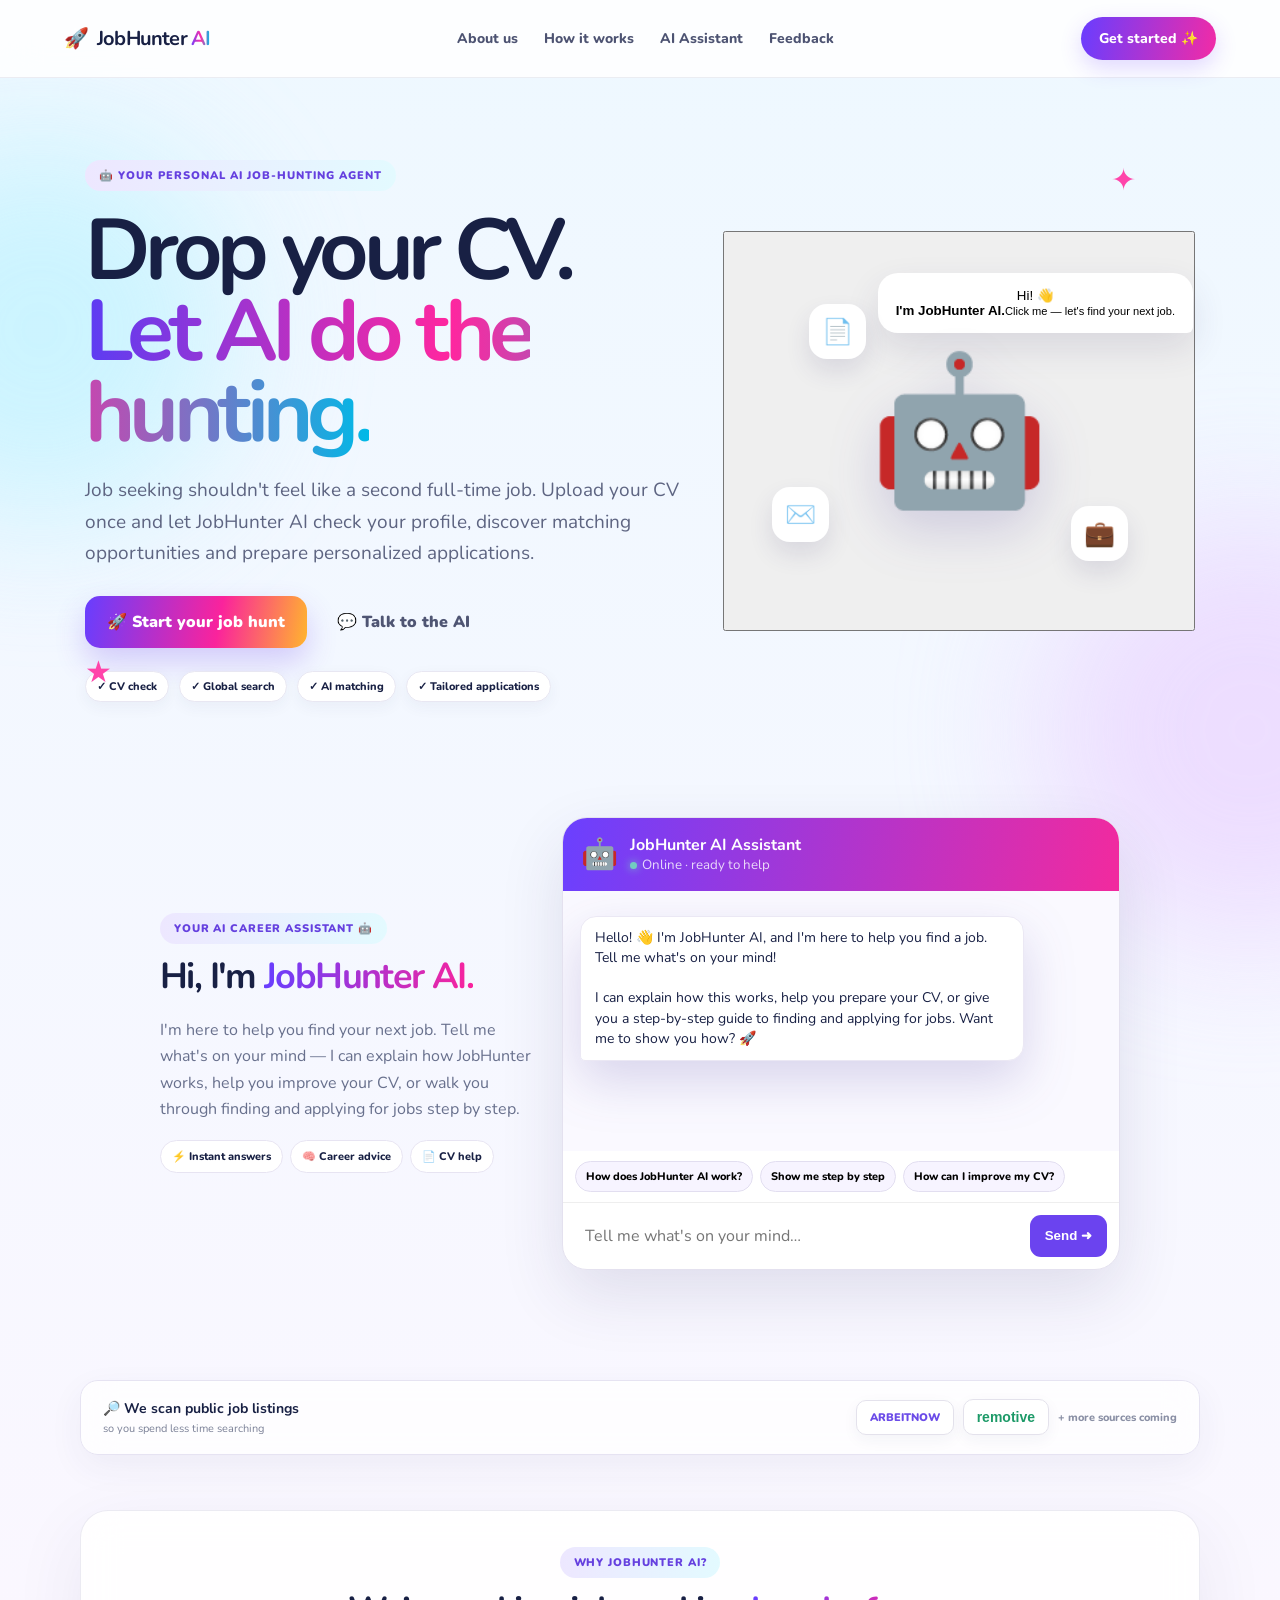
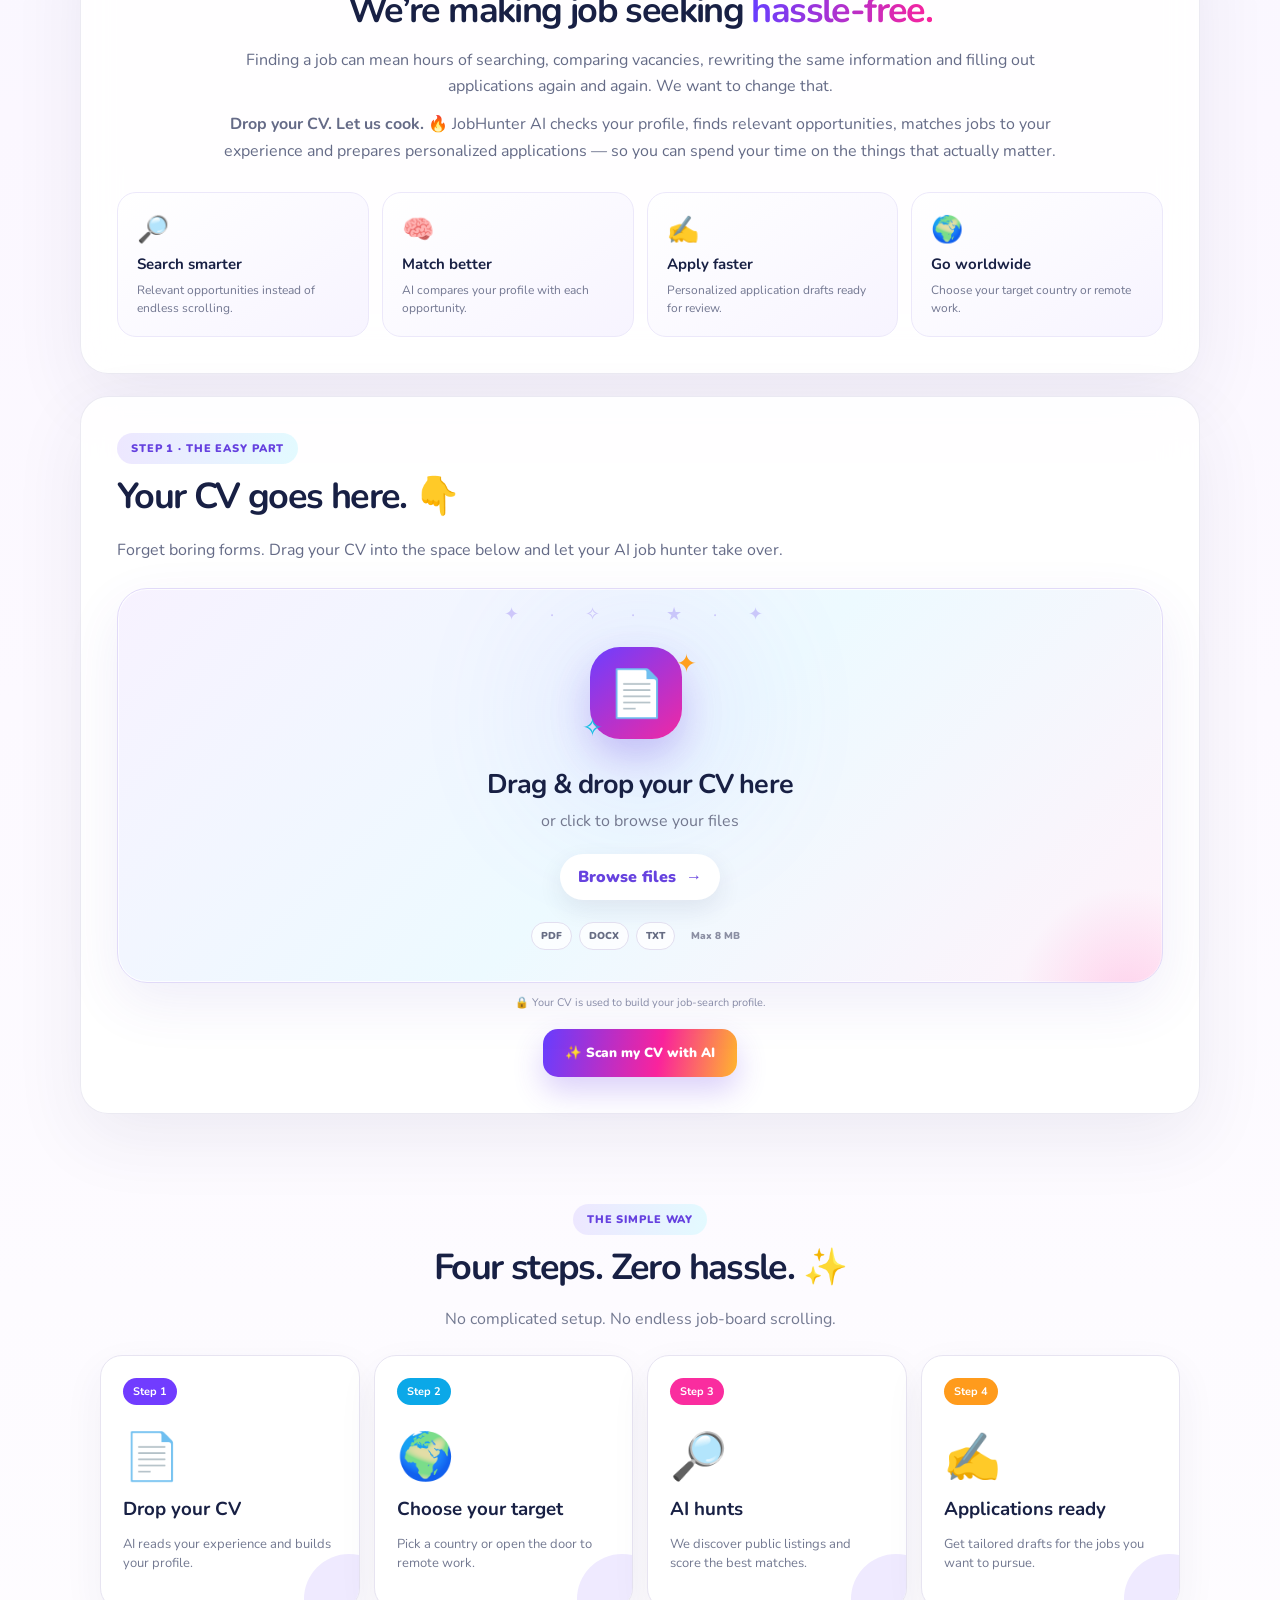
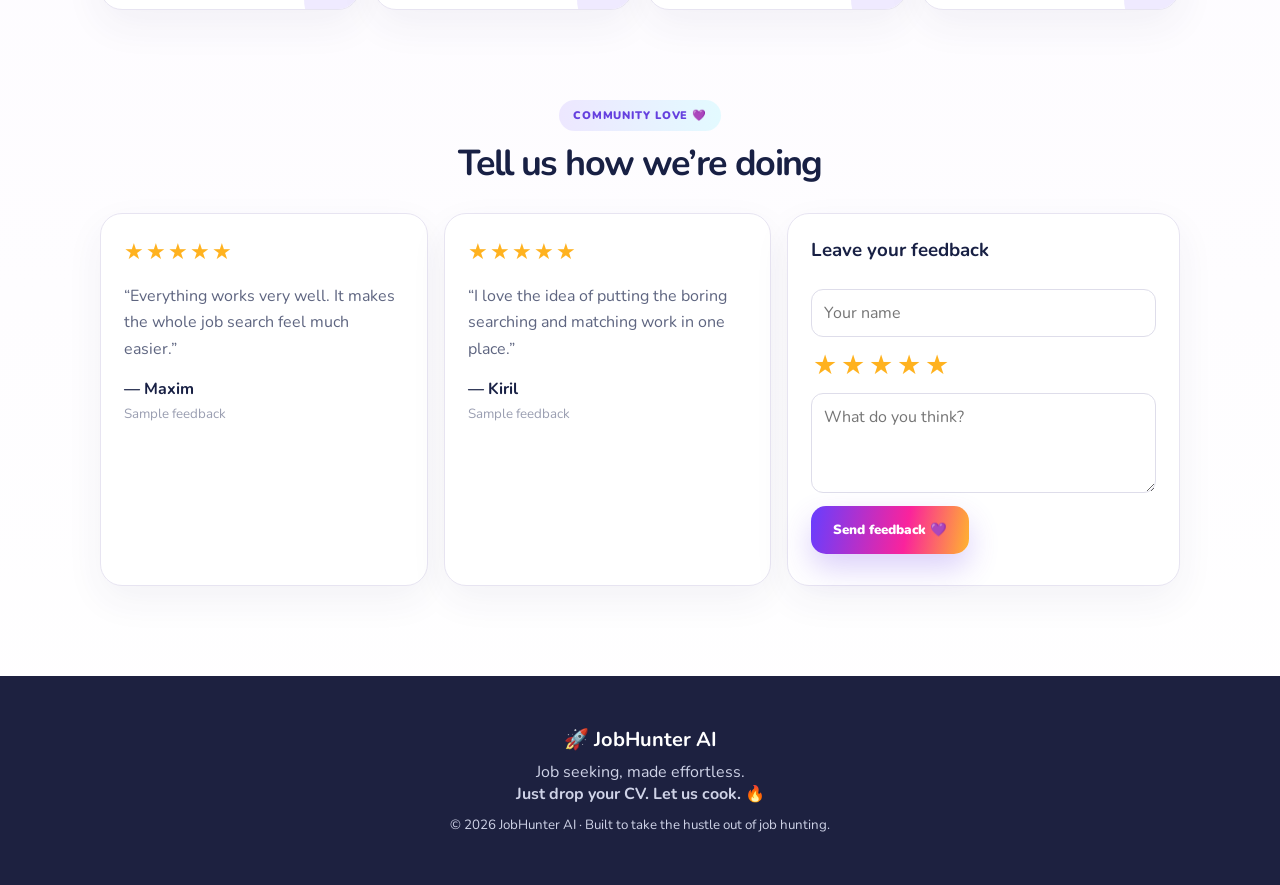
==== templates/index.html @ f6c5c9a2 "Make hero AI robot clickable and improve JobHunter AI assistant onboarding" ====
<!doctype html><html><head><meta charset="utf-8"><meta name="viewport" content="width=device-width,initial-scale=1"><title>JobHunter AI — Let AI hunt for your next job</title><link rel="stylesheet" href="/static/style.css"></head><body>
<header><div class="brand">🚀 <b>JobHunter <span>AI</span></b><small>Less hustle. More opportunities.</small></div><nav><a href="#about">About us</a><a href="#how">How it works</a><a href="#chat">AI Assistant</a><a href="#feedback">Feedback</a></nav><a class="navbtn" href="#start">Get started ✨</a></header>
<main>
<section class="hero"><div class="floaty star1">✦</div><div class="floaty star2">★</div><div class="hero-copy"><div class="pill">🤖 YOUR PERSONAL AI JOB-HUNTING AGENT</div><h1>Drop your CV.<br><em>Let AI do the hunting.</em></h1><p class="lead">Job seeking shouldn't feel like a second full-time job. Upload your CV once and let JobHunter AI check your profile, discover matching opportunities and prepare personalized applications.</p><div class="hero-actions"><a class="btn" href="#start">🚀 Start your job hunt</a><a class="ghost" href="#chat">💬 Talk to the AI</a></div><div class="promise"><span>✓ CV check</span><span>✓ Global search</span><span>✓ AI matching</span><span>✓ Tailored applications</span></div></div><button class="hero-bot hero-bot-button" id="heroBot" aria-label="Chat with JobHunter AI"><div class="speech">Hi! 👋<br><b>I'm JobHunter AI.</b><small>Click me — let's find your next job.</small></div><div class="bot">🤖</div><div class="orbit o1">📄</div><div class="orbit o2">💼</div><div class="orbit o3">✉️</div></button></section>
<section class="source-strip"><div><b>🔎 We scan public job listings</b><span>so you spend less time searching</span></div><div class="source-logos"><span class="source-logo arbeit">ARBEITNOW</span><span class="source-logo remotive">remotive</span><span class="source-more">+ more sources coming</span></div></section>
<section class="chat-section reveal" id="chat"><div class="chat-intro"><div class="section-tag">YOUR AI CAREER ASSISTANT 🤖</div><h2>Hi, I'm <span>JobHunter AI.</span></h2><p>I'm here to help you find your next job. Tell me what's on your mind — I can explain how JobHunter works, help you improve your CV, or walk you through finding and applying for jobs step by step.</p><div class="chat-benefits"><span>⚡ Instant answers</span><span>🧠 Career advice</span><span>📄 CV help</span></div></div><div class="chatbox"><div class="chat-head"><span>🤖</span><div><b>JobHunter AI Assistant</b><small><i></i> Online · ready to help</small></div></div><div id="chatMessages" class="chat-messages"><div class="chat-msg bot">Hello! 👋 I'm JobHunter AI, and I'm here to help you find a job. Tell me what's on your mind!<br><br>I can explain how this works, help you prepare your CV, or give you a step-by-step guide to finding and applying for jobs. Want me to show you how? 🚀</div></div><div class="quick-row"><button class="quick">How does JobHunter AI work?</button><button class="quick">Show me step by step</button><button class="quick">How can I improve my CV?</button></div><div class="chat-input"><input id="chatInput" placeholder="Tell me what's on your mind…"><button id="chatSend">Send ➜</button></div></div></section>
<section class="about card reveal" id="about"><div class="section-tag">WHY JOBHUNTER AI?</div><h2>We’re making job seeking <span>hassle-free.</span></h2><p>Finding a job can mean hours of searching, comparing vacancies, rewriting the same information and filling out applications again and again. We want to change that.</p><p><b>Drop your CV. Let us cook. 🔥</b> JobHunter AI checks your profile, finds relevant opportunities, matches jobs to your experience and prepares personalized applications — so you can spend your time on the things that actually matter.</p><div class="about-grid"><div>🔎<b>Search smarter</b><small>Relevant opportunities instead of endless scrolling.</small></div><div>🧠<b>Match better</b><small>AI compares your profile with each opportunity.</small></div><div>✍️<b>Apply faster</b><small>Personalized application drafts ready for review.</small></div><div>🌍<b>Go worldwide</b><small>Choose your target country or remote work.</small></div></div></section>
<section class="card upload-card reveal" id="start"><div class="section-tag">STEP 1 · THE EASY PART</div><h2>Your CV goes here. 👇</h2><p>Forget boring forms. Drag your CV into the space below and let your AI job hunter take over.</p><form id="cvForm"><div class="upload-zone" id="uploadZone"><div class="upload-glow"></div><input id="cvFile" type="file" name="cv" accept=".pdf,.docx,.txt" required><div class="upload-icon-wrap"><div class="upload-icon">📄</div><span class="spark s1">✦</span><span class="spark s2">✧</span></div><h3 id="uploadTitle">Drag & drop your CV here</h3><p id="uploadText">or click to browse your files</p><span class="choose">Browse files <b>→</b></span><div class="upload-formats"><span>PDF</span><span>DOCX</span><span>TXT</span><em>Max 8 MB</em></div></div><div class="upload-hint">🔒 Your CV is used to build your job-search profile.</div><button class="btn upload-btn">✨ Scan my CV with AI</button></form><div id="status"></div></section>
<section class="card hidden reveal" id="profile"><div class="section-tag">STEP 2 · SET YOUR TARGET</div><h2>Where should we hunt? 🌍</h2><p id="intro"></p><div id="missing"></div><div id="summary"></div><label>Choose your country</label><select id="location"><option value="">🌎 Worldwide</option><option>Australia</option><option>Austria</option><option>Belgium</option><option>Brazil</option><option>Canada</option><option>Chile</option><option>China</option><option>Czechia</option><option>Denmark</option><option>Estonia</option><option>Finland</option><option>France</option><option>Germany</option><option>Greece</option><option>Hungary</option><option>India</option><option>Indonesia</option><option>Ireland</option><option>Italy</option><option>Japan</option><option>Latvia</option><option>Lithuania</option><option>Malaysia</option><option>Mexico</option><option>Netherlands</option><option>New Zealand</option><option>Norway</option><option>Philippines</option><option>Poland</option><option>Portugal</option><option>Romania</option><option>Singapore</option><option>South Africa</option><option>South Korea</option><option>Spain</option><option>Sweden</option><option>Switzerland</option><option>Thailand</option><option>Türkiye</option><option>Ukraine</option><option>United Arab Emirates</option><option>United Kingdom</option><option>United States</option><option>Vietnam</option><option>Other / worldwide</option></select><label class="check"><input id="remote" type="checkbox" checked> 🏠 Include remote jobs</label><button id="hunt" class="btn">🚀 Find jobs for me</button></section>
<section class="resultsWrap hidden reveal" id="results"><div class="resultsTitle"><div><div class="section-tag">STEP 3 · AI SEARCH</div><h2>Look what we found! 🎯</h2></div><span id="count"></span></div><div class="scan-status"><span class="scan-dot"></span> AI is comparing your profile with live public listings…</div><div id="jobs"></div></section>
<section class="how reveal" id="how"><div class="how-head"><div class="section-tag">THE SIMPLE WAY</div><h2>Four steps. Zero hassle. ✨</h2><p>No complicated setup. No endless job-board scrolling.</p></div><div class="how-grid"><div class="how-card c1"><b>Step 1</b><i>📄</i><h3>Drop your CV</h3><p>AI reads your experience and builds your profile.</p></div><div class="how-card c2"><b>Step 2</b><i>🌍</i><h3>Choose your target</h3><p>Pick a country or open the door to remote work.</p></div><div class="how-card c3"><b>Step 3</b><i>🔎</i><h3>AI hunts</h3><p>We discover public listings and score the best matches.</p></div><div class="how-card c4"><b>Step 4</b><i>✍️</i><h3>Applications ready</h3><p>Get tailored drafts for the jobs you want to pursue.</p></div></div></section>
<section class="feedback reveal" id="feedback"><div class="section-tag">COMMUNITY LOVE 💜</div><h2>Tell us how we’re doing</h2><div class="feedback-grid"><div class="quote"><div class="stars">★★★★★</div><p>“Everything works very well. It makes the whole job search feel much easier.”</p><b>— Maxim</b><small>Sample feedback</small></div><div class="quote"><div class="stars">★★★★★</div><p>“I love the idea of putting the boring searching and matching work in one place.”</p><b>— Kiril</b><small>Sample feedback</small></div><form class="feedback-form" id="feedbackForm"><h3>Leave your feedback</h3><input name="name" placeholder="Your name"><div class="rating"><button type="button" class="star selected" data-rating="1">★</button><button type="button" class="star selected" data-rating="2">★</button><button type="button" class="star selected" data-rating="3">★</button><button type="button" class="star selected" data-rating="4">★</button><button type="button" class="star selected" data-rating="5">★</button></div><input type="hidden" name="rating" id="rating" value="5"><textarea name="message" placeholder="What do you think?" required></textarea><button class="btn">Send feedback 💜</button><div id="feedbackStatus"></div></form></div></section>
</main><footer><b>🚀 JobHunter AI</b><p class="tagline">Job seeking, made effortless.<br><strong>Just drop your CV. Let us cook. 🔥</strong></p><small>© 2026 JobHunter AI · Built to take the hustle out of job hunting.</small></footer><script src="/static/app.js"></script><script>document.getElementById('heroBot')?.addEventListener('click',()=>document.getElementById('chat')?.scrollIntoView({behavior:'smooth',block:'center'}));</script></body></html>
---- static/style.css ----
@import url('https://fonts.googleapis.com/css2?family=Nunito:wght@400;600;700;800;900&display=swap');
*{box-sizing:border-box}html{scroll-behavior:smooth}body{margin:0;color:#182044;font-family:Nunito,Inter,Arial,sans-serif;background:linear-gradient(180deg,#eef8ff 0%,#fbf7ff 42%,#fff 100%);overflow-x:hidden}body:before,body:after{content:"";position:fixed;border-radius:50%;filter:blur(70px);pointer-events:none;z-index:-1;animation:drift 12s ease-in-out infinite alternate}body:before{width:380px;height:380px;background:#b8f2ff;left:-150px;top:140px;opacity:.65}body:after{width:420px;height:420px;background:#e7c8ff;right:-180px;top:520px;opacity:.55;animation-delay:-4s}header{height:78px;padding:0 5%;display:flex;align-items:center;justify-content:space-between;gap:24px;background:rgba(255,255,255,.86);backdrop-filter:blur(18px);border-bottom:1px solid rgba(80,80,130,.1);position:sticky;top:0;z-index:20}.brand{display:flex;align-items:center;gap:8px;font-size:20px}.brand b{letter-spacing:-.04em}.brand b span{background:linear-gradient(90deg,#6b42ff,#ff2ea6,#00bde8);-webkit-background-clip:text;color:transparent}.brand small{display:block;font-size:9px;color:#777c99;margin-left:4px;font-weight:800}.brand>small{display:none}nav{display:flex;gap:26px;position:relative;z-index:30}nav a,.navbtn{color:#4d5372;text-decoration:none;font-weight:800;font-size:14px;position:relative;z-index:31;pointer-events:auto;cursor:pointer}.navbtn{padding:12px 18px;border-radius:999px;color:#fff;background:linear-gradient(100deg,#693dff,#f22ba6);box-shadow:0 8px 22px rgba(108,61,255,.2)}.hero{max-width:1180px;margin:auto;min-height:610px;padding:82px 35px 60px;display:grid;grid-template-columns:1.15fr .85fr;align-items:center;position:relative}.pill,.section-tag{display:inline-flex;padding:8px 14px;border-radius:999px;background:linear-gradient(90deg,#ede7ff,#e3faff);color:#6540df;font-size:11px;font-weight:900;letter-spacing:.09em}.hero h1{font-size:clamp(50px,7vw,86px);line-height:.94;letter-spacing:-.065em;margin:20px 0 22px}.hero h1 em{font-style:normal;background:linear-gradient(90deg,#5b3df3,#ff269f,#00b9e7);-webkit-background-clip:text;color:transparent}.lead{max-width:700px;font-size:19px;line-height:1.65;color:#5e6582}.hero-actions{display:flex;gap:13px;align-items:center;flex-wrap:wrap;margin-top:26px}.btn{display:inline-block;border:0;background:linear-gradient(100deg,#673eff,#fa239c 60%,#ffb52e);color:#fff;border-radius:15px;padding:15px 22px;font-family:inherit;font-weight:900;text-decoration:none;cursor:pointer;box-shadow:0 14px 30px rgba(105,57,235,.24);transition:.2s}.btn:hover{transform:translateY(-3px) scale(1.01);box-shadow:0 18px 38px rgba(105,57,235,.3)}.ghost{padding:13px 17px;border-radius:14px;color:#4f5573;font-weight:900;text-decoration:none}.promise{display:flex;gap:10px;flex-wrap:wrap;margin-top:23px}.promise span{background:#fff;border:1px solid #e8e7f2;border-radius:999px;padding:7px 11px;font-size:11px;font-weight:800;box-shadow:0 5px 15px rgba(40,50,100,.05)}.hero-bot{height:400px;position:relative;display:flex;align-items:center;justify-content:center}.bot{font-size:145px;filter:drop-shadow(0 20px 25px rgba(67,50,150,.18));animation:bob 3.5s ease-in-out infinite}.speech{position:absolute;right:0;top:40px;background:#fff;padding:15px 18px;border-radius:20px 20px 6px 20px;box-shadow:0 15px 35px rgba(54,53,100,.12);animation:bob 3.5s ease-in-out infinite .5s}.orbit{position:absolute;background:#fff;border-radius:18px;padding:13px;font-size:25px;box-shadow:0 12px 25px rgba(55,50,110,.12);animation:orbit 6s ease-in-out infinite}.o1{left:18%;top:18%;animation-delay:-1s}.o2{right:14%;bottom:17%;animation-delay:-3s}.o3{left:10%;bottom:22%;animation-delay:-5s}.floaty{position:absolute;color:#ff44aa;font-size:30px;animation:twinkle 2.5s ease-in-out infinite}.star1{right:8%;top:12%}.star2{left:3%;bottom:10%;animation-delay:1s}.card{max-width:1120px;margin:22px auto;padding:36px;background:rgba(255,255,255,.88);backdrop-filter:blur(18px);border:1px solid rgba(90,80,150,.12);border-radius:28px;box-shadow:0 24px 70px rgba(53,48,105,.08)}.card h2,.how h2,.feedback h2,.chat-section h2{font-size:36px;letter-spacing:-.045em;margin:8px 0 10px}.card p{color:#656b87;line-height:1.65}.card h2 span,.about h2 span{background:linear-gradient(90deg,#673eff,#fa239c);-webkit-background-clip:text;color:transparent}.card input[type=file]{display:block;width:100%;padding:40px;border:2px dashed #bdb2ff;background:linear-gradient(135deg,#faf8ff,#f2fbff);border-radius:20px;margin:22px 0 8px;cursor:pointer;font-family:inherit}.upload-hint{color:#8a8fa8;font-size:12px}.card select{width:100%;padding:14px 16px;border:1px solid #ddddec;background:#fff;border-radius:13px;margin-top:8px;font:inherit}.check{display:flex;gap:9px;margin-top:16px;font-weight:800}.check input{width:auto}.warn{padding:15px;background:#fff6df;border:1px solid #ffe1a1;border-radius:14px;margin:18px 0}.ok{padding:15px;background:#e8fbf4;border:1px solid #bcefdc;border-radius:14px;color:#14704c;margin:18px 0}#summary{background:linear-gradient(135deg,#f5efff,#eafaff);padding:17px;border-radius:15px;line-height:1.7;margin:15px 0}.hidden{display:none!important}.about{text-align:center}.about>p{max-width:850px;margin:12px auto}.about-grid{display:grid;grid-template-columns:repeat(4,1fr);gap:13px;margin-top:28px;text-align:left}.about-grid div{padding:19px;border-radius:19px;background:linear-gradient(145deg,#fff,#f7f4ff);border:1px solid #ece8fa;display:flex;flex-direction:column;gap:7px;font-size:26px;transition:.2s}.about-grid div:hover{transform:translateY(-5px) rotate(-1deg)}.about-grid b{font-size:15px}.about-grid small{font-size:12px;color:#727791;line-height:1.5}.resultsWrap{max-width:1120px;margin:65px auto}.resultsTitle{display:flex;justify-content:space-between;align-items:end;margin-bottom:15px}.resultsTitle h2{font-size:38px;margin:6px 0}.job{margin:13px 0;padding:24px;background:rgba(255,255,255,.92);border:1px solid #e6e4f1;border-radius:20px;display:grid;grid-template-columns:1fr auto;gap:12px 20px;box-shadow:0 12px 38px rgba(40,45,90,.06);transition:.2s}.job:hover{transform:translateY(-3px);box-shadow:0 18px 45px rgba(40,45,90,.11)}.job h3{margin:5px 0;font-size:20px}.job p{color:#666c84}.job strong{font-size:28px;color:#7045ee;text-align:right}.job strong small{display:block;font-size:9px;color:#888}.source{display:inline-block;padding:5px 9px;border-radius:999px;background:#f0edff;color:#7045ee;font-size:10px;font-weight:900;text-transform:uppercase}.link,.small{padding:10px 13px;border-radius:11px;border:0;background:#eef0f8;color:#20243c;text-decoration:none;cursor:pointer;font-family:inherit;font-weight:900}.draft{grid-column:1/-1;background:#f8f8fc;padding:17px;border-radius:13px}.draft textarea{width:100%;min-height:160px;margin-top:8px;padding:12px;border:1px solid #ddd;border-radius:9px;font:inherit}.how{max-width:1120px;margin:90px auto;padding:0 20px}.how-head{text-align:center;margin-bottom:25px}.how-head p{color:#737991}.how-grid{display:grid;grid-template-columns:repeat(4,1fr);gap:14px}.how-card{background:#fff;border:1px solid #e7e4f1;border-radius:22px;padding:22px;min-height:220px;box-shadow:0 15px 40px rgba(45,45,100,.06);transition:.2s;position:relative;overflow:hidden}.how-card:after{content:"";position:absolute;width:90px;height:90px;border-radius:50%;right:-35px;bottom:-35px;background:#efeaff}.how-card:hover{transform:translateY(-7px)}.how-card b{display:inline-block;padding:6px 10px;border-radius:999px;color:#fff;font-size:11px}.c1 b{background:#713cff}.c2 b{background:#0ba8e8}.c3 b{background:#fa2d9f}.c4 b{background:#ff9b1c}.how-card i{display:block;font-size:46px;font-style:normal;margin:20px 0 8px}.how-card h3{margin:0 0 7px}.how-card p{color:#737991;font-size:13px;line-height:1.5}.feedback{max-width:1120px;margin:90px auto;padding:0 20px;text-align:center}.feedback-grid{display:grid;grid-template-columns:1fr 1fr 1.2fr;gap:16px;text-align:left;margin-top:25px}.quote,.feedback-form{background:#fff;border:1px solid #e7e4f1;border-radius:22px;padding:23px;box-shadow:0 14px 38px rgba(45,45,100,.06)}.stars{color:#ffb21f;font-size:22px;letter-spacing:2px}.quote p{line-height:1.65;color:#5e6580}.quote small{display:block;color:#9a9eb1;margin-top:5px}.feedback-form h3{margin-top:0}.feedback-form input,.feedback-form textarea{width:100%;border:1px solid #deddea;border-radius:12px;padding:12px;font:inherit;margin:7px 0}.feedback-form textarea{min-height:100px;resize:vertical}.rating{margin:5px 0}.star{border:0;background:none;color:#d7d8e1;font-size:27px;cursor:pointer;padding:0 2px}.star.selected{color:#ffb21f}.chat-section{max-width:1000px;margin:55px auto 110px;padding:0 20px;display:grid;grid-template-columns:.8fr 1.2fr;gap:30px;align-items:center;scroll-margin-top:100px}.chat-intro p{color:#68708d;line-height:1.65}.chatbox{background:#fff;border:1px solid #e4e1ef;border-radius:25px;overflow:hidden;box-shadow:0 25px 65px rgba(46,45,100,.12)}.chat-head{display:flex;align-items:center;gap:12px;padding:16px 18px;background:linear-gradient(100deg,#6a40ff,#f22a9e);color:#fff}.chat-head>span{font-size:30px}.chat-head small{display:block;opacity:.8}.chat-messages{height:260px;padding:17px;overflow:auto;background:#faf9ff}.chat-msg{max-width:85%;padding:11px 14px;border-radius:16px;margin:8px 0;line-height:1.45;font-size:14px;white-space:pre-wrap}.chat-msg.bot{background:#fff;border:1px solid #ebe8f4;border-bottom-left-radius:5px}.chat-msg.user{margin-left:auto;background:#6b43ef;color:#fff;border-bottom-right-radius:5px}.chat-msg.loading{opacity:.65}.quick-row{display:flex;gap:7px;overflow:auto;padding:10px 12px}.quick{white-space:nowrap;border:1px solid #e2def0;background:#f7f4ff;border-radius:999px;padding:7px 10px;font:inherit;font-size:11px;font-weight:800;cursor:pointer}.chat-input{display:flex;padding:12px;border-top:1px solid #eee}.chat-input input{flex:1;border:0;outline:0;padding:10px;font:inherit}.chat-input button{border:0;border-radius:11px;background:#6b43ef;color:#fff;padding:10px 15px;font-weight:900;cursor:pointer}.chat-input button:disabled{opacity:.55;cursor:wait}footer{text-align:center;padding:50px 20px;background:#1d2140;color:#cfd3e7}footer b{font-size:20px;color:#fff}footer p{margin:8px 0}.status{color:#777}.section-tag{letter-spacing:.08em}.feedback-form #feedbackStatus{color:#6a40ff;font-weight:800;margin-top:8px}@keyframes bob{0%,100%{transform:translateY(0) rotate(-2deg)}50%{transform:translateY(-18px) rotate(2deg)}}@keyframes orbit{0%,100%{transform:translateY(0) rotate(-5deg)}50%{transform:translateY(-12px) rotate(7deg)}}@keyframes twinkle{0%,100%{opacity:.35;transform:scale(.8) rotate(0)}50%{opacity:1;transform:scale(1.2) rotate(20deg)}}@keyframes drift{to{transform:translate(80px,40px)}}@media(max-width:850px){header{padding:0 18px}.brand small,nav{display:none}.hero{grid-template-columns:1fr;padding:65px 20px 35px}.hero-bot{height:280px}.bot{font-size:110px}.about-grid,.how-grid{grid-template-columns:1fr 1fr}.feedback-grid,.chat-section{grid-template-columns:1fr}.card{margin:15px;padding:25px}.resultsWrap{margin:50px 15px}.job{grid-template-columns:1fr}.how,.feedback{padding:0 15px}.hero h1{font-size:55px}}@media(max-width:520px){.about-grid,.how-grid{grid-template-columns:1fr}.hero h1{font-size:48px}.speech{right:4%;top:10px}.promise span{font-size:10px}}
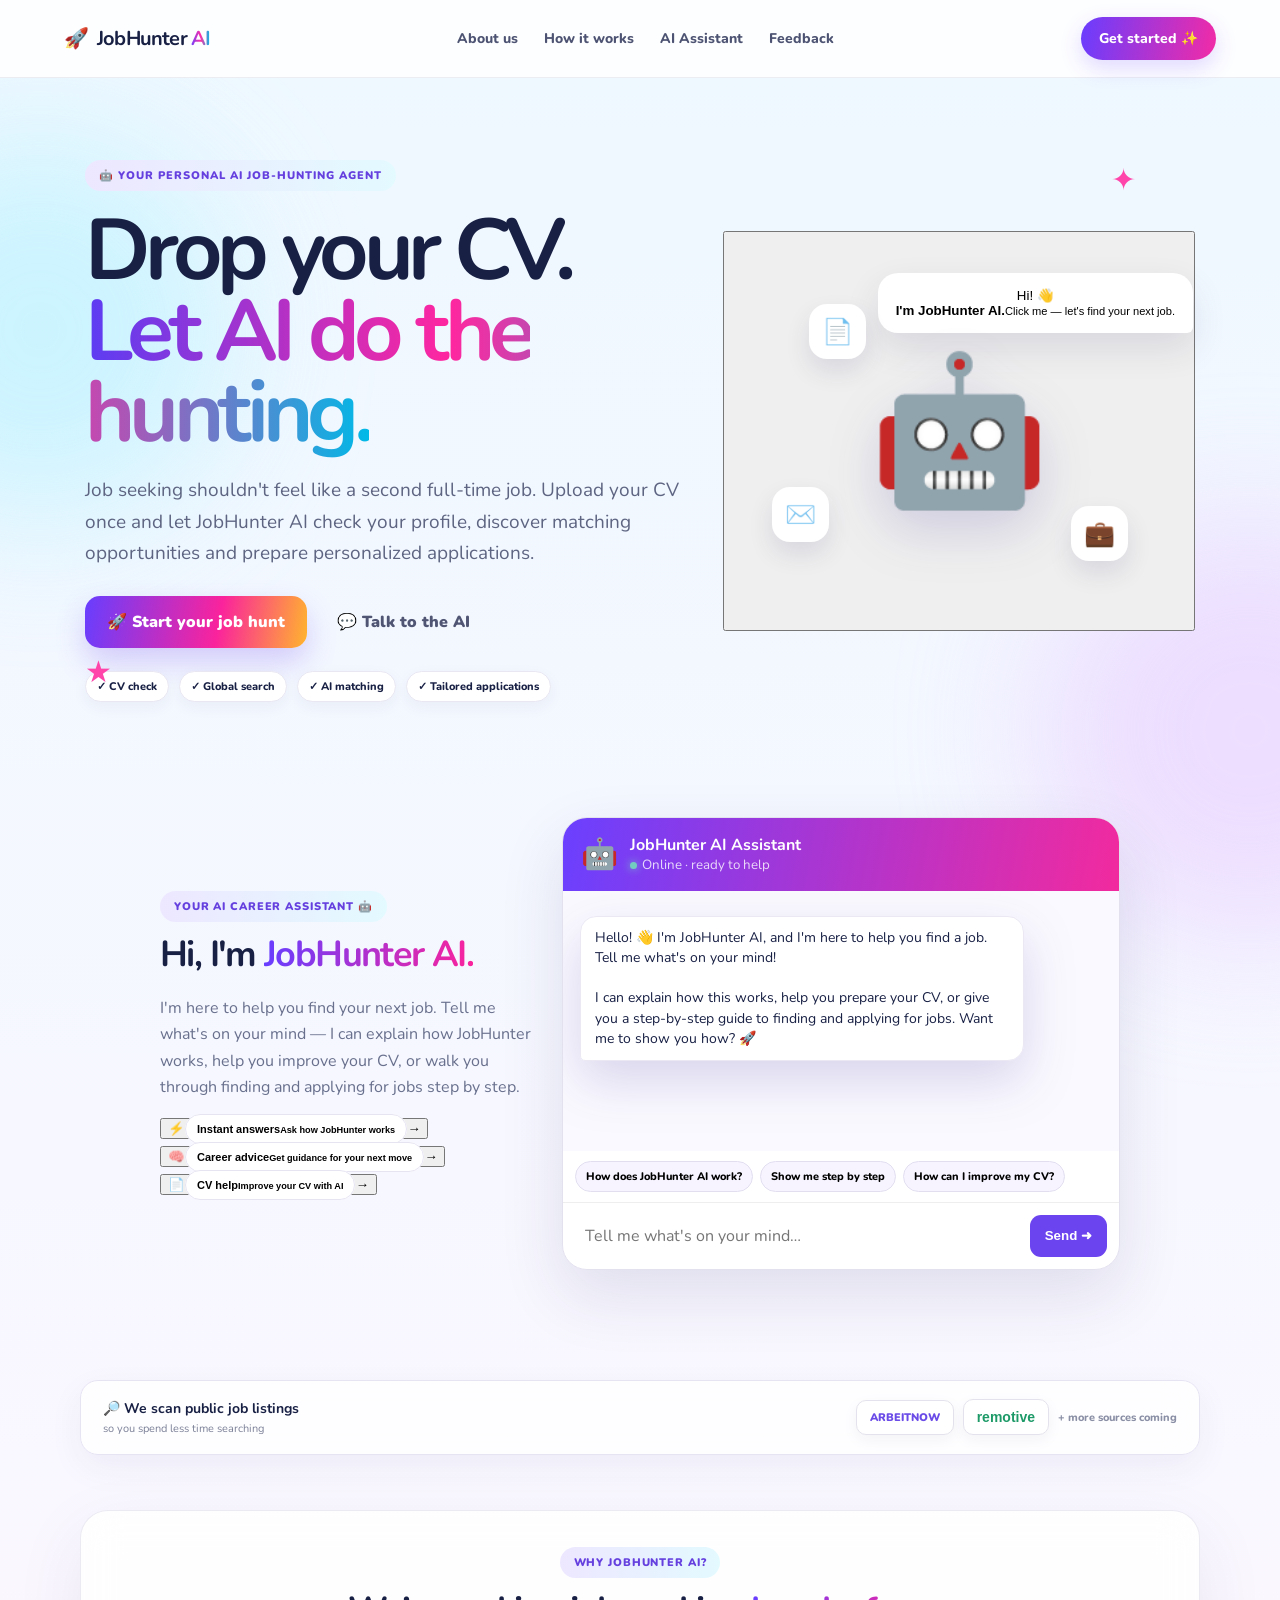
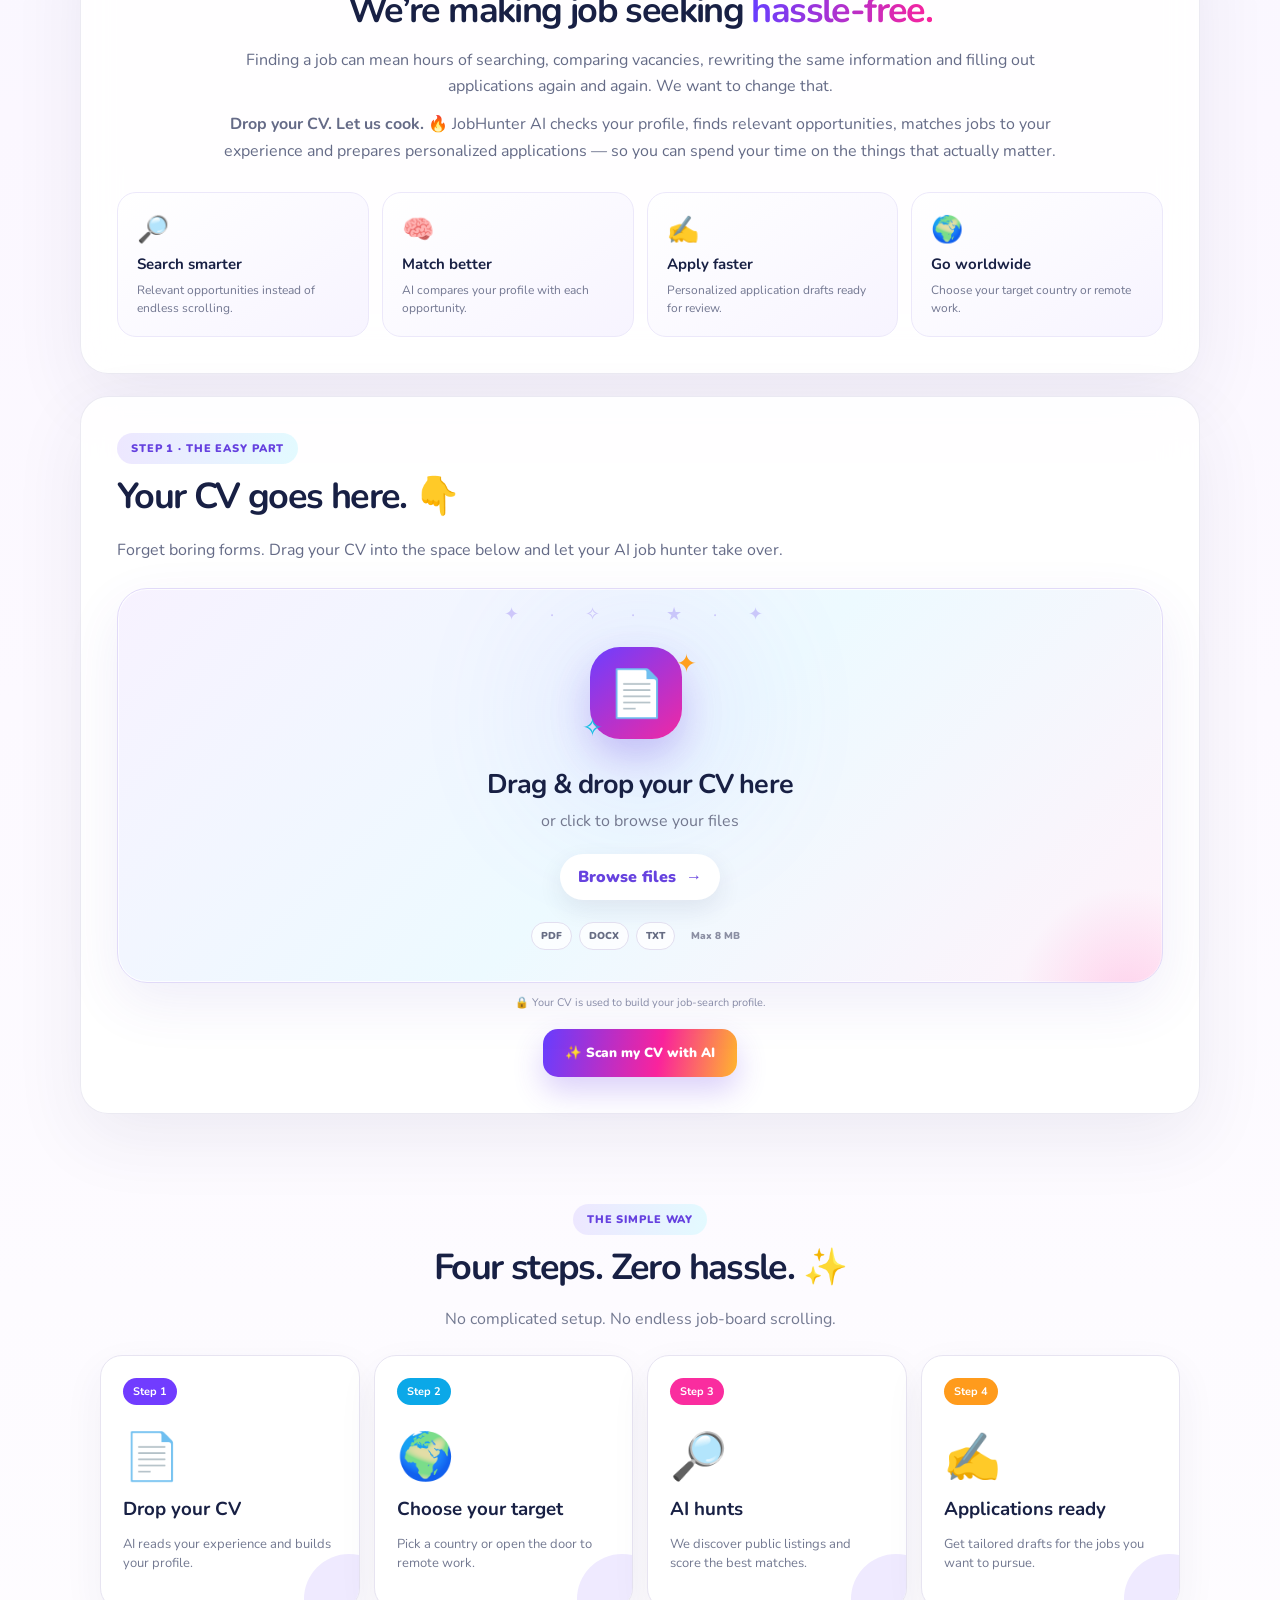
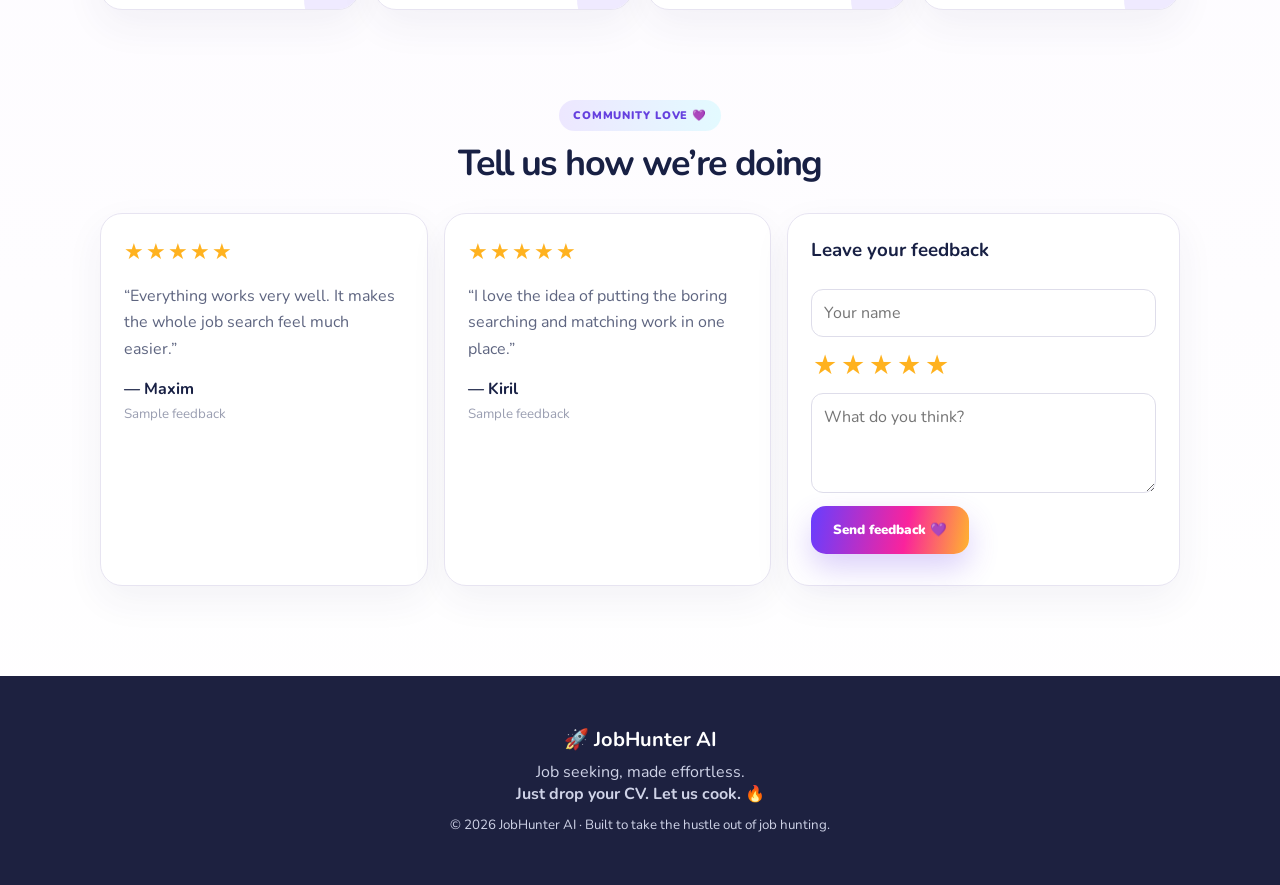
==== commit 0697b41a: "Make AI assistant topics clickable" ====
--- a/templates/index.html
+++ b/templates/index.html
@@ -3,7 +3,7 @@
 <main>
 <section class="hero"><div class="floaty star1">✦</div><div class="floaty star2">★</div><div class="hero-copy"><div class="pill">🤖 YOUR PERSONAL AI JOB-HUNTING AGENT</div><h1>Drop your CV.<br><em>Let AI do the hunting.</em></h1><p class="lead">Job seeking shouldn't feel like a second full-time job. Upload your CV once and let JobHunter AI check your profile, discover matching opportunities and prepare personalized applications.</p><div class="hero-actions"><a class="btn" href="#start">🚀 Start your job hunt</a><a class="ghost" href="#chat">💬 Talk to the AI</a></div><div class="promise"><span>✓ CV check</span><span>✓ Global search</span><span>✓ AI matching</span><span>✓ Tailored applications</span></div></div><button class="hero-bot hero-bot-button" id="heroBot" aria-label="Chat with JobHunter AI"><div class="speech">Hi! 👋<br><b>I'm JobHunter AI.</b><small>Click me — let's find your next job.</small></div><div class="bot">🤖</div><div class="orbit o1">📄</div><div class="orbit o2">💼</div><div class="orbit o3">✉️</div></button></section>
 <section class="source-strip"><div><b>🔎 We scan public job listings</b><span>so you spend less time searching</span></div><div class="source-logos"><span class="source-logo arbeit">ARBEITNOW</span><span class="source-logo remotive">remotive</span><span class="source-more">+ more sources coming</span></div></section>
-<section class="chat-section reveal" id="chat"><div class="chat-intro"><div class="section-tag">YOUR AI CAREER ASSISTANT 🤖</div><h2>Hi, I'm <span>JobHunter AI.</span></h2><p>I'm here to help you find your next job. Tell me what's on your mind — I can explain how JobHunter works, help you improve your CV, or walk you through finding and applying for jobs step by step.</p><div class="chat-benefits"><span>⚡ Instant answers</span><span>🧠 Career advice</span><span>📄 CV help</span></div></div><div class="chatbox"><div class="chat-head"><span>🤖</span><div><b>JobHunter AI Assistant</b><small><i></i> Online · ready to help</small></div></div><div id="chatMessages" class="chat-messages"><div class="chat-msg bot">Hello! 👋 I'm JobHunter AI, and I'm here to help you find a job. Tell me what's on your mind!<br><br>I can explain how this works, help you prepare your CV, or give you a step-by-step guide to finding and applying for jobs. Want me to show you how? 🚀</div></div><div class="quick-row"><button class="quick">How does JobHunter AI work?</button><button class="quick">Show me step by step</button><button class="quick">How can I improve my CV?</button></div><div class="chat-input"><input id="chatInput" placeholder="Tell me what's on your mind…"><button id="chatSend">Send ➜</button></div></div></section>
+<section class="chat-section reveal" id="chat"><div class="chat-intro"><div class="section-tag">YOUR AI CAREER ASSISTANT 🤖</div><h2>Hi, I'm <span>JobHunter AI.</span></h2><p>I'm here to help you find your next job. Tell me what's on your mind — I can explain how JobHunter works, help you improve your CV, or walk you through finding and applying for jobs step by step.</p><div class="chat-benefits"><button type="button" class="chat-benefit" data-chat="Give me instant answers about how JobHunter AI works and how I can use it to find jobs."><strong>⚡</strong><span><b>Instant answers</b><small>Ask how JobHunter works</small></span><i>→</i></button><button type="button" class="chat-benefit" data-chat="Give me career advice based on my situation. Help me understand what jobs I should target and how to improve my job search."><strong>🧠</strong><span><b>Career advice</b><small>Get guidance for your next move</small></span><i>→</i></button><button type="button" class="chat-benefit" data-chat="Help me improve my CV. Tell me what information makes a CV stronger and what I should change or add."><strong>📄</strong><span><b>CV help</b><small>Improve your CV with AI</small></span><i>→</i></button></div></div><div class="chatbox"><div class="chat-head"><span>🤖</span><div><b>JobHunter AI Assistant</b><small><i></i> Online · ready to help</small></div></div><div id="chatMessages" class="chat-messages"><div class="chat-msg bot">Hello! 👋 I'm JobHunter AI, and I'm here to help you find a job. Tell me what's on your mind!<br><br>I can explain how this works, help you prepare your CV, or give you a step-by-step guide to finding and applying for jobs. Want me to show you how? 🚀</div></div><div class="quick-row"><button class="quick">How does JobHunter AI work?</button><button class="quick">Show me step by step</button><button class="quick">How can I improve my CV?</button></div><div class="chat-input"><input id="chatInput" placeholder="Tell me what's on your mind…"><button id="chatSend">Send ➜</button></div></div></section>
 <section class="about card reveal" id="about"><div class="section-tag">WHY JOBHUNTER AI?</div><h2>We’re making job seeking <span>hassle-free.</span></h2><p>Finding a job can mean hours of searching, comparing vacancies, rewriting the same information and filling out applications again and again. We want to change that.</p><p><b>Drop your CV. Let us cook. 🔥</b> JobHunter AI checks your profile, finds relevant opportunities, matches jobs to your experience and prepares personalized applications — so you can spend your time on the things that actually matter.</p><div class="about-grid"><div>🔎<b>Search smarter</b><small>Relevant opportunities instead of endless scrolling.</small></div><div>🧠<b>Match better</b><small>AI compares your profile with each opportunity.</small></div><div>✍️<b>Apply faster</b><small>Personalized application drafts ready for review.</small></div><div>🌍<b>Go worldwide</b><small>Choose your target country or remote work.</small></div></div></section>
 <section class="card upload-card reveal" id="start"><div class="section-tag">STEP 1 · THE EASY PART</div><h2>Your CV goes here. 👇</h2><p>Forget boring forms. Drag your CV into the space below and let your AI job hunter take over.</p><form id="cvForm"><div class="upload-zone" id="uploadZone"><div class="upload-glow"></div><input id="cvFile" type="file" name="cv" accept=".pdf,.docx,.txt" required><div class="upload-icon-wrap"><div class="upload-icon">📄</div><span class="spark s1">✦</span><span class="spark s2">✧</span></div><h3 id="uploadTitle">Drag & drop your CV here</h3><p id="uploadText">or click to browse your files</p><span class="choose">Browse files <b>→</b></span><div class="upload-formats"><span>PDF</span><span>DOCX</span><span>TXT</span><em>Max 8 MB</em></div></div><div class="upload-hint">🔒 Your CV is used to build your job-search profile.</div><button class="btn upload-btn">✨ Scan my CV with AI</button></form><div id="status"></div></section>
 <section class="card hidden reveal" id="profile"><div class="section-tag">STEP 2 · SET YOUR TARGET</div><h2>Where should we hunt? 🌍</h2><p id="intro"></p><div id="missing"></div><div id="summary"></div><label>Choose your country</label><select id="location"><option value="">🌎 Worldwide</option><option>Australia</option><option>Austria</option><option>Belgium</option><option>Brazil</option><option>Canada</option><option>Chile</option><option>China</option><option>Czechia</option><option>Denmark</option><option>Estonia</option><option>Finland</option><option>France</option><option>Germany</option><option>Greece</option><option>Hungary</option><option>India</option><option>Indonesia</option><option>Ireland</option><option>Italy</option><option>Japan</option><option>Latvia</option><option>Lithuania</option><option>Malaysia</option><option>Mexico</option><option>Netherlands</option><option>New Zealand</option><option>Norway</option><option>Philippines</option><option>Poland</option><option>Portugal</option><option>Romania</option><option>Singapore</option><option>South Africa</option><option>South Korea</option><option>Spain</option><option>Sweden</option><option>Switzerland</option><option>Thailand</option><option>Türkiye</option><option>Ukraine</option><option>United Arab Emirates</option><option>United Kingdom</option><option>United States</option><option>Vietnam</option><option>Other / worldwide</option></select><label class="check"><input id="remote" type="checkbox" checked> 🏠 Include remote jobs</label><button id="hunt" class="btn">🚀 Find jobs for me</button></section>
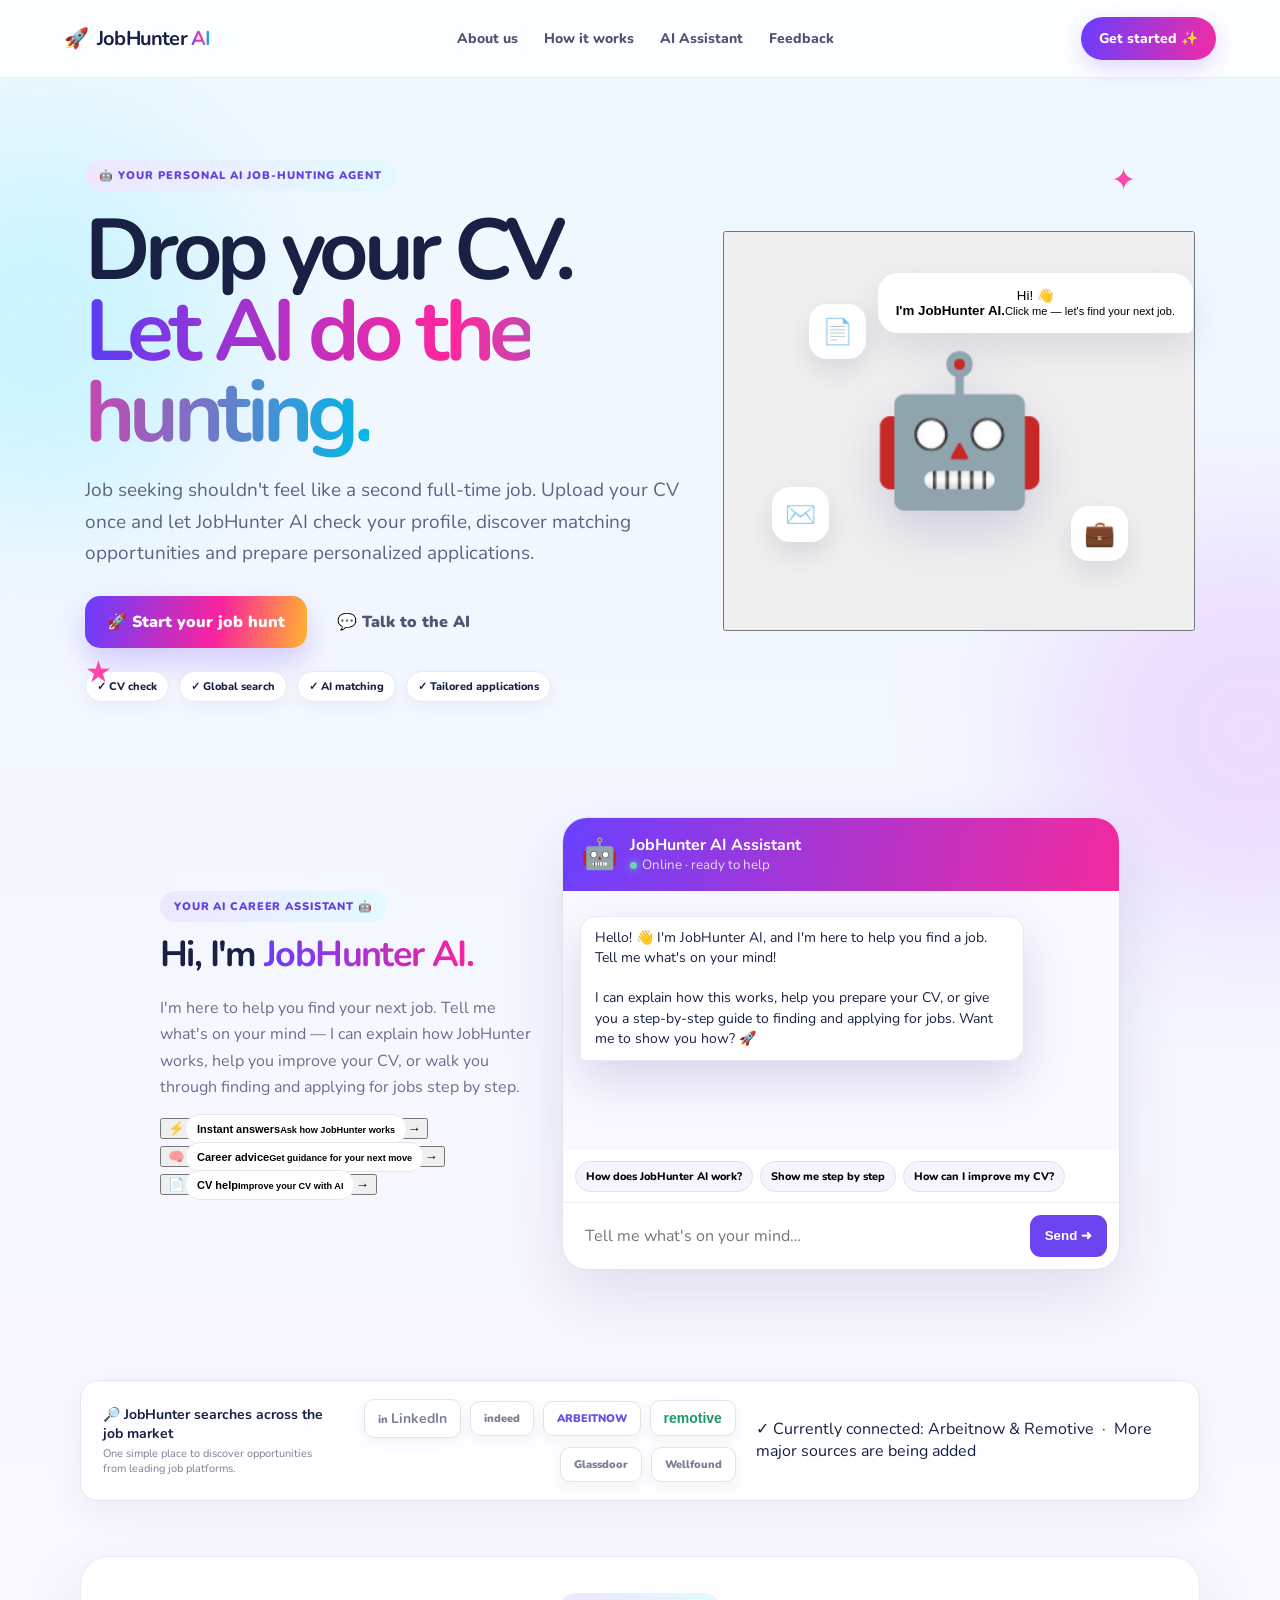
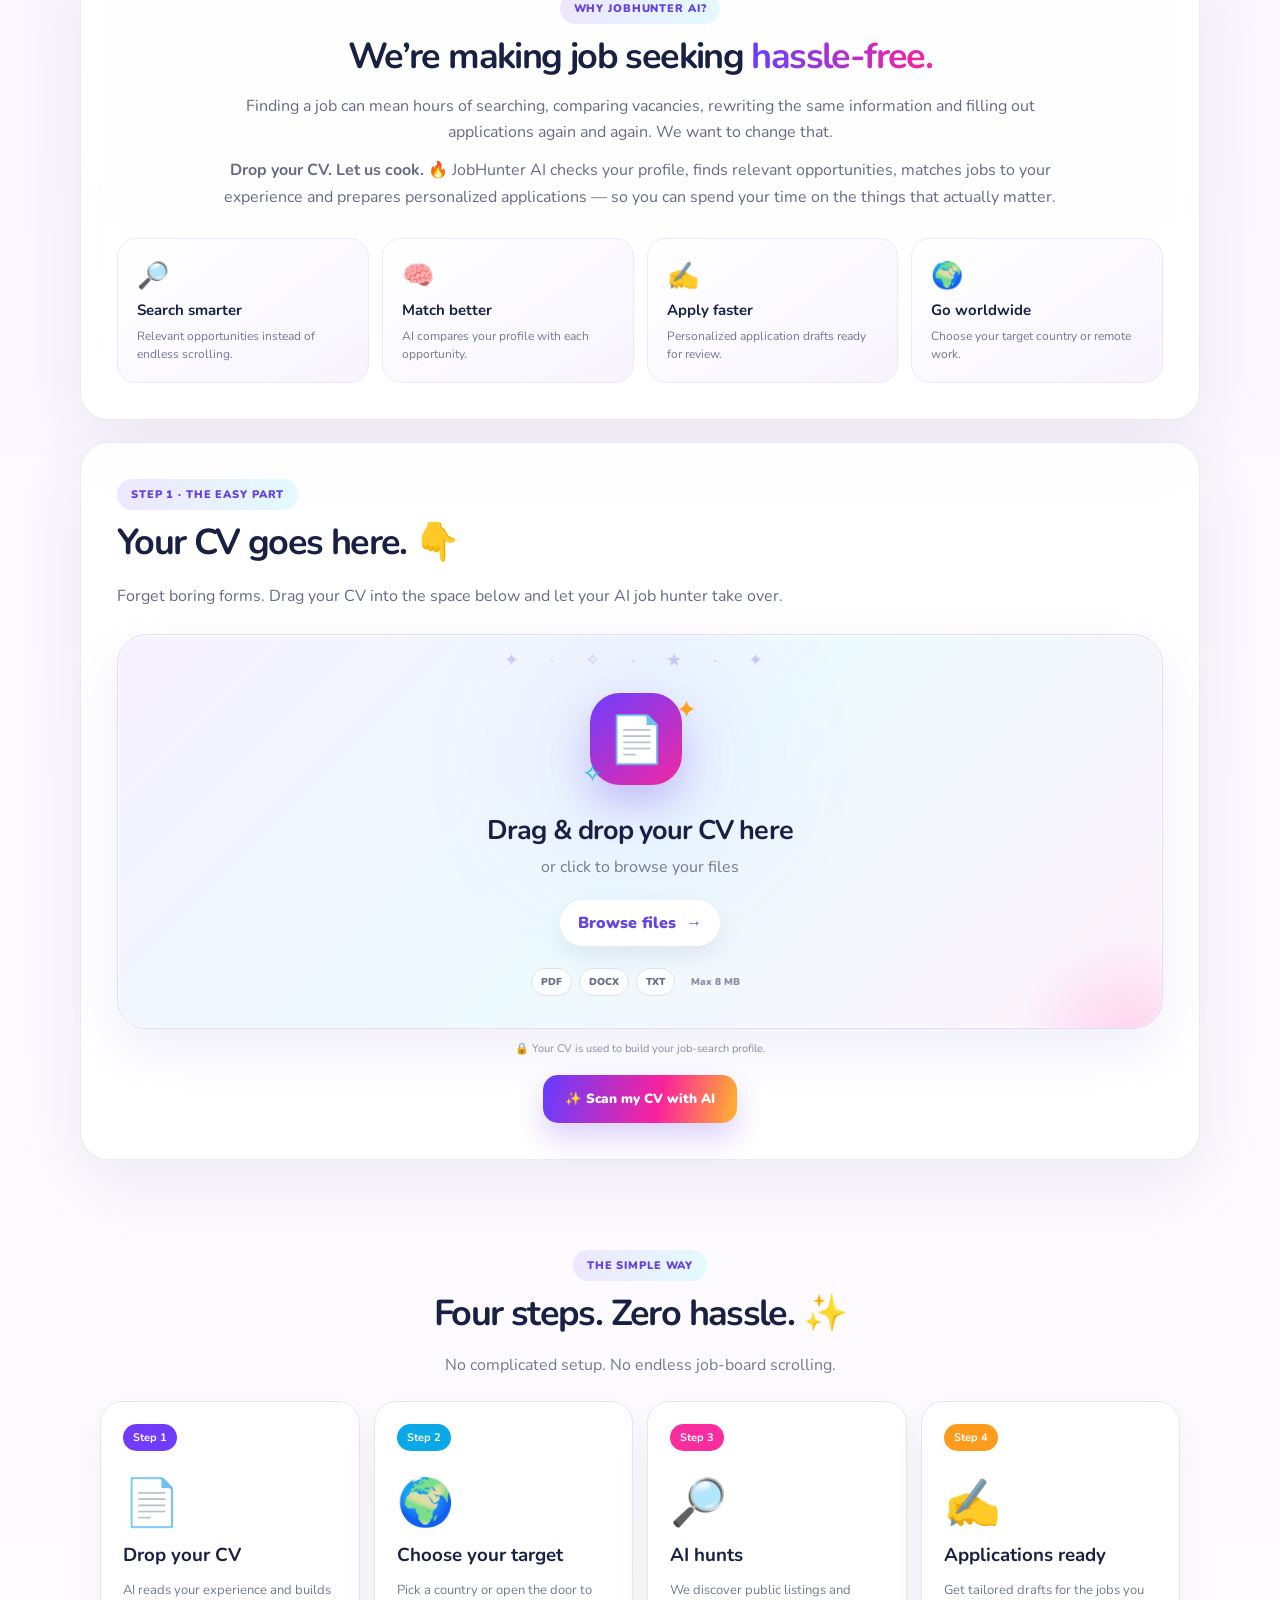
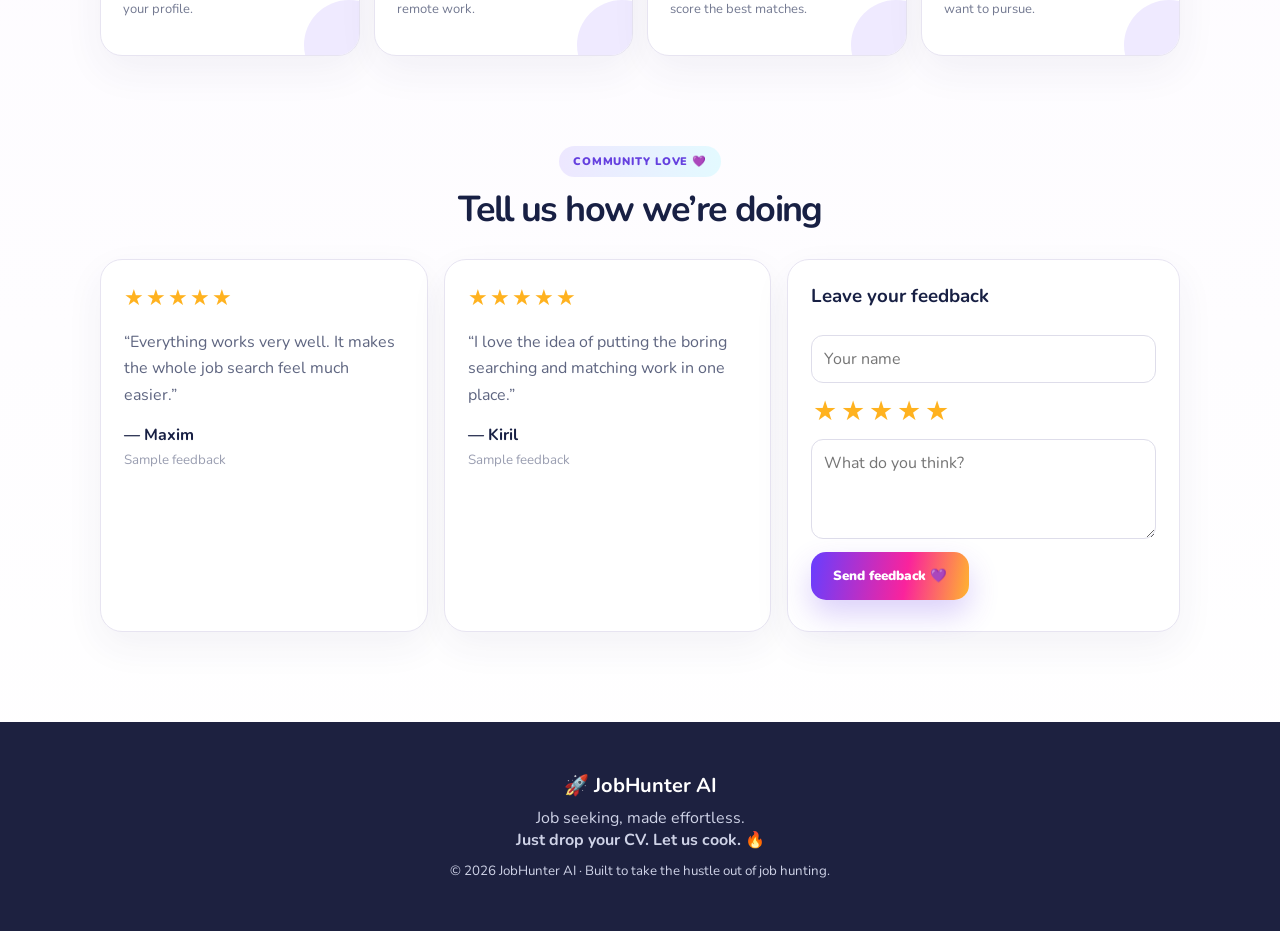
==== commit ea11976e: "Add recognizable job-platform brand strip with truthful current-source disclosure" ====
--- a/templates/index.html
+++ b/templates/index.html
@@ -2,7 +2,7 @@
 <header><div class="brand">🚀 <b>JobHunter <span>AI</span></b><small>Less hustle. More opportunities.</small></div><nav><a href="#about">About us</a><a href="#how">How it works</a><a href="#chat">AI Assistant</a><a href="#feedback">Feedback</a></nav><a class="navbtn" href="#start">Get started ✨</a></header>
 <main>
 <section class="hero"><div class="floaty star1">✦</div><div class="floaty star2">★</div><div class="hero-copy"><div class="pill">🤖 YOUR PERSONAL AI JOB-HUNTING AGENT</div><h1>Drop your CV.<br><em>Let AI do the hunting.</em></h1><p class="lead">Job seeking shouldn't feel like a second full-time job. Upload your CV once and let JobHunter AI check your profile, discover matching opportunities and prepare personalized applications.</p><div class="hero-actions"><a class="btn" href="#start">🚀 Start your job hunt</a><a class="ghost" href="#chat">💬 Talk to the AI</a></div><div class="promise"><span>✓ CV check</span><span>✓ Global search</span><span>✓ AI matching</span><span>✓ Tailored applications</span></div></div><button class="hero-bot hero-bot-button" id="heroBot" aria-label="Chat with JobHunter AI"><div class="speech">Hi! 👋<br><b>I'm JobHunter AI.</b><small>Click me — let's find your next job.</small></div><div class="bot">🤖</div><div class="orbit o1">📄</div><div class="orbit o2">💼</div><div class="orbit o3">✉️</div></button></section>
-<section class="source-strip"><div><b>🔎 We scan public job listings</b><span>so you spend less time searching</span></div><div class="source-logos"><span class="source-logo arbeit">ARBEITNOW</span><span class="source-logo remotive">remotive</span><span class="source-more">+ more sources coming</span></div></section>
+<section class="source-strip"><div class="source-copy"><b>🔎 JobHunter searches across the job market</b><span>One simple place to discover opportunities from leading job platforms.</span></div><div class="source-logos"><span class="source-logo linkedin">in <b>LinkedIn</b></span><span class="source-logo indeed">indeed</span><span class="source-logo arbeit">ARBEITNOW</span><span class="source-logo remotive">remotive</span><span class="source-logo glassdoor">Glassdoor</span><span class="source-logo wellfound">Wellfound</span></div><div class="source-note">✓ Currently connected: Arbeitnow & Remotive &nbsp;·&nbsp; More major sources are being added</div></section>
 <section class="chat-section reveal" id="chat"><div class="chat-intro"><div class="section-tag">YOUR AI CAREER ASSISTANT 🤖</div><h2>Hi, I'm <span>JobHunter AI.</span></h2><p>I'm here to help you find your next job. Tell me what's on your mind — I can explain how JobHunter works, help you improve your CV, or walk you through finding and applying for jobs step by step.</p><div class="chat-benefits"><button type="button" class="chat-benefit" data-chat="Give me instant answers about how JobHunter AI works and how I can use it to find jobs."><strong>⚡</strong><span><b>Instant answers</b><small>Ask how JobHunter works</small></span><i>→</i></button><button type="button" class="chat-benefit" data-chat="Give me career advice based on my situation. Help me understand what jobs I should target and how to improve my job search."><strong>🧠</strong><span><b>Career advice</b><small>Get guidance for your next move</small></span><i>→</i></button><button type="button" class="chat-benefit" data-chat="Help me improve my CV. Tell me what information makes a CV stronger and what I should change or add."><strong>📄</strong><span><b>CV help</b><small>Improve your CV with AI</small></span><i>→</i></button></div></div><div class="chatbox"><div class="chat-head"><span>🤖</span><div><b>JobHunter AI Assistant</b><small><i></i> Online · ready to help</small></div></div><div id="chatMessages" class="chat-messages"><div class="chat-msg bot">Hello! 👋 I'm JobHunter AI, and I'm here to help you find a job. Tell me what's on your mind!<br><br>I can explain how this works, help you prepare your CV, or give you a step-by-step guide to finding and applying for jobs. Want me to show you how? 🚀</div></div><div class="quick-row"><button class="quick">How does JobHunter AI work?</button><button class="quick">Show me step by step</button><button class="quick">How can I improve my CV?</button></div><div class="chat-input"><input id="chatInput" placeholder="Tell me what's on your mind…"><button id="chatSend">Send ➜</button></div></div></section>
 <section class="about card reveal" id="about"><div class="section-tag">WHY JOBHUNTER AI?</div><h2>We’re making job seeking <span>hassle-free.</span></h2><p>Finding a job can mean hours of searching, comparing vacancies, rewriting the same information and filling out applications again and again. We want to change that.</p><p><b>Drop your CV. Let us cook. 🔥</b> JobHunter AI checks your profile, finds relevant opportunities, matches jobs to your experience and prepares personalized applications — so you can spend your time on the things that actually matter.</p><div class="about-grid"><div>🔎<b>Search smarter</b><small>Relevant opportunities instead of endless scrolling.</small></div><div>🧠<b>Match better</b><small>AI compares your profile with each opportunity.</small></div><div>✍️<b>Apply faster</b><small>Personalized application drafts ready for review.</small></div><div>🌍<b>Go worldwide</b><small>Choose your target country or remote work.</small></div></div></section>
 <section class="card upload-card reveal" id="start"><div class="section-tag">STEP 1 · THE EASY PART</div><h2>Your CV goes here. 👇</h2><p>Forget boring forms. Drag your CV into the space below and let your AI job hunter take over.</p><form id="cvForm"><div class="upload-zone" id="uploadZone"><div class="upload-glow"></div><input id="cvFile" type="file" name="cv" accept=".pdf,.docx,.txt" required><div class="upload-icon-wrap"><div class="upload-icon">📄</div><span class="spark s1">✦</span><span class="spark s2">✧</span></div><h3 id="uploadTitle">Drag & drop your CV here</h3><p id="uploadText">or click to browse your files</p><span class="choose">Browse files <b>→</b></span><div class="upload-formats"><span>PDF</span><span>DOCX</span><span>TXT</span><em>Max 8 MB</em></div></div><div class="upload-hint">🔒 Your CV is used to build your job-search profile.</div><button class="btn upload-btn">✨ Scan my CV with AI</button></form><div id="status"></div></section>
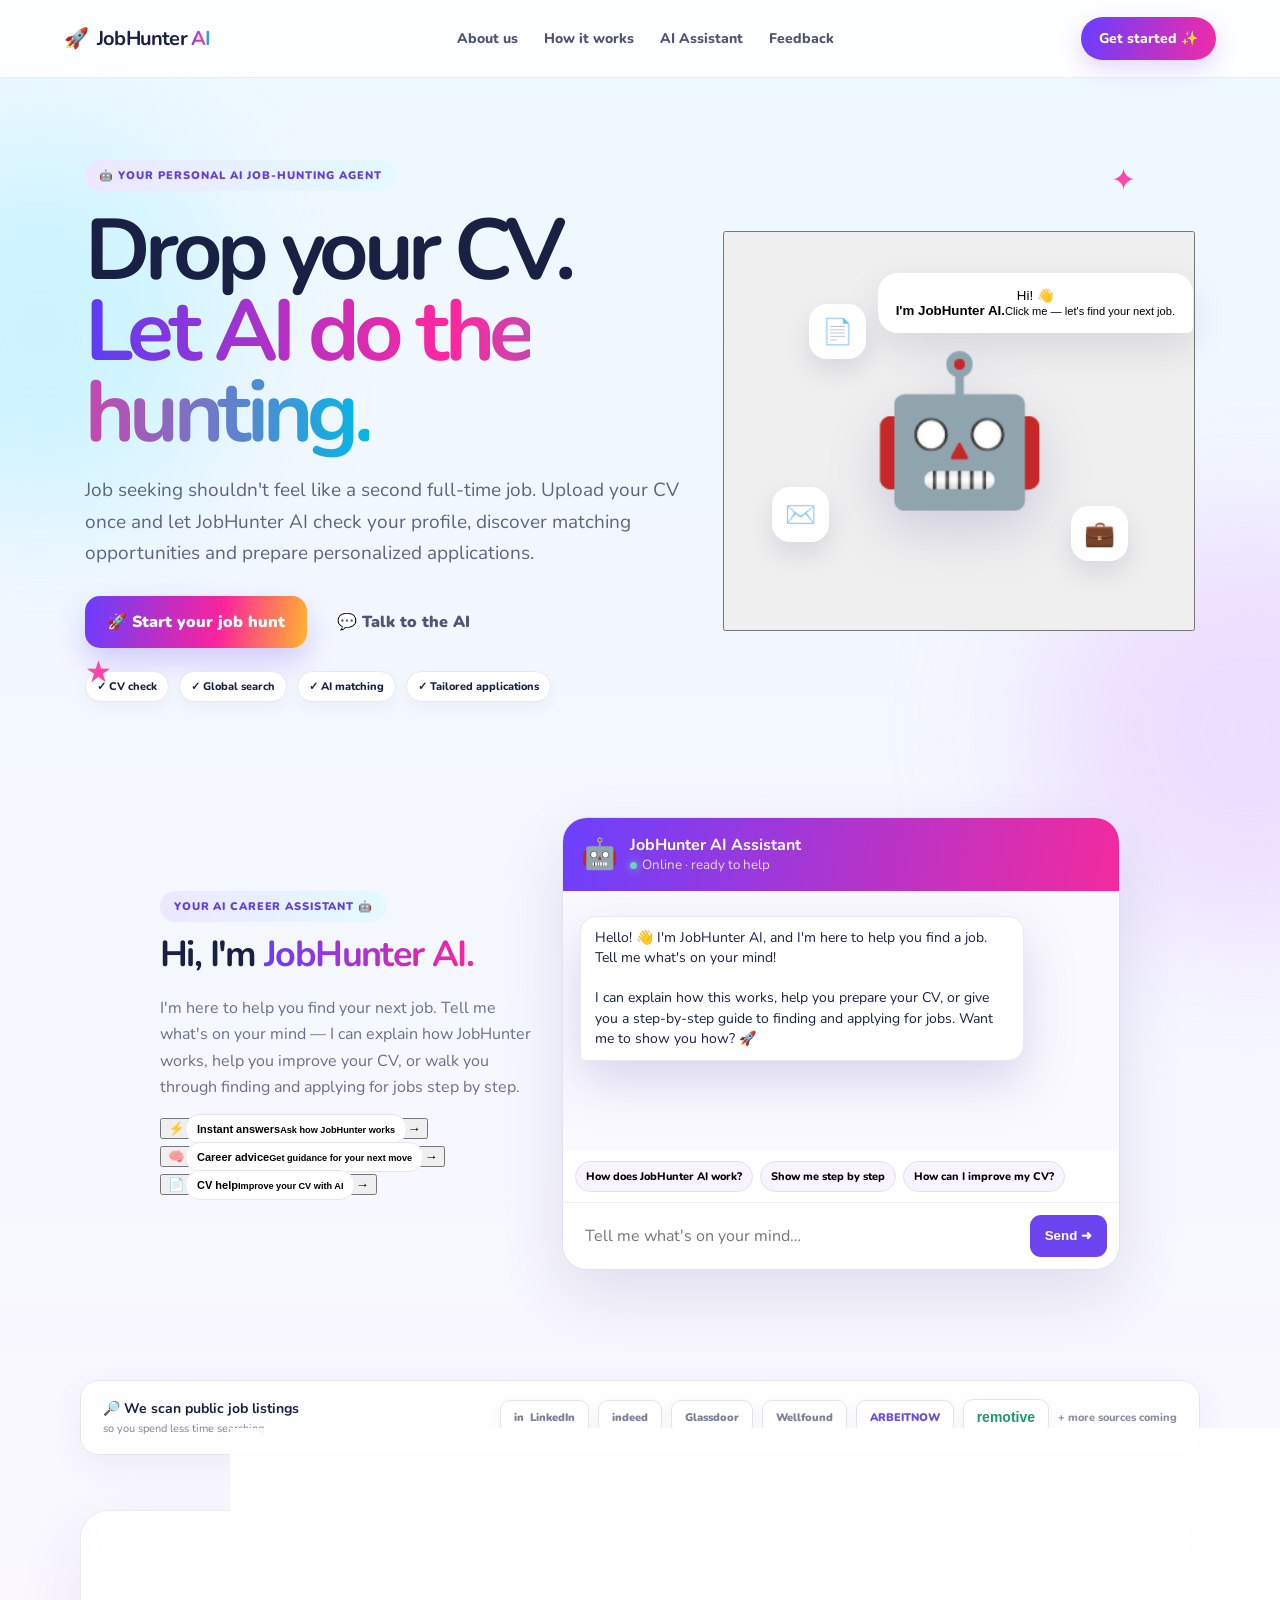
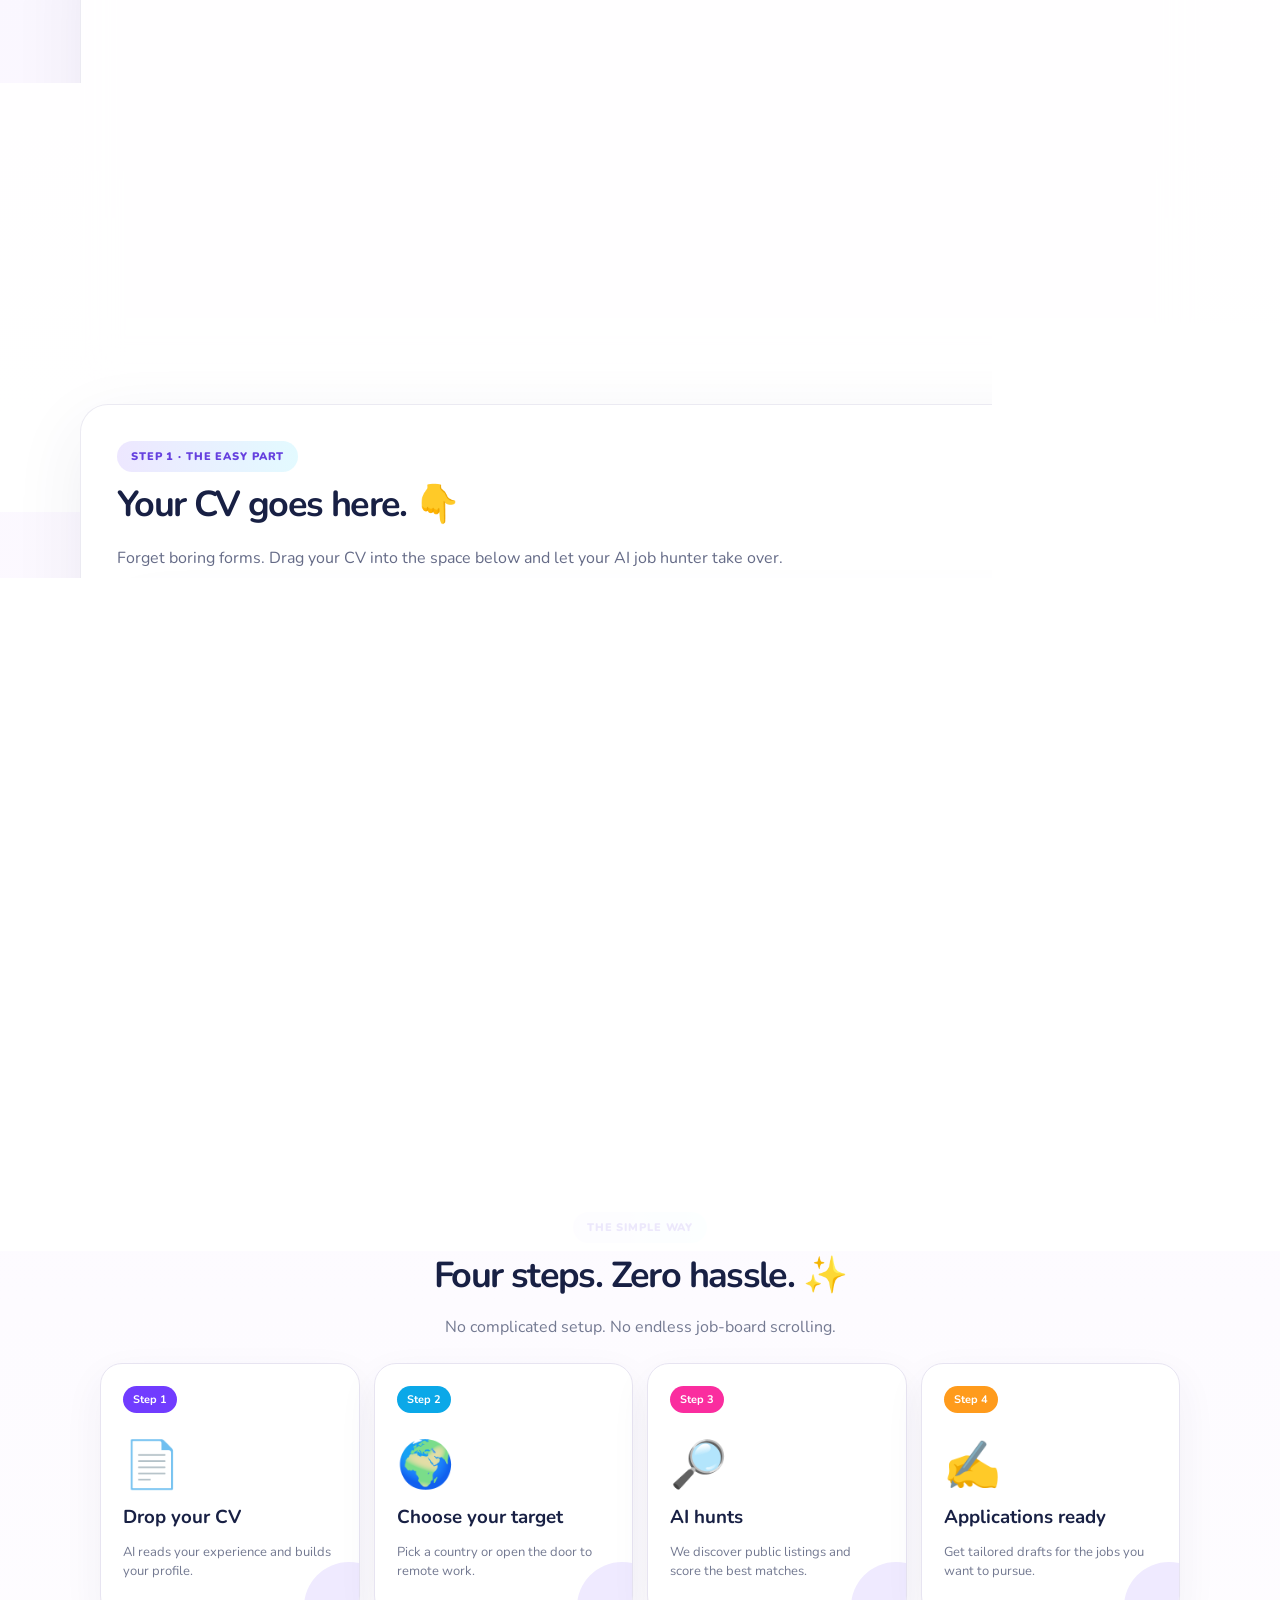
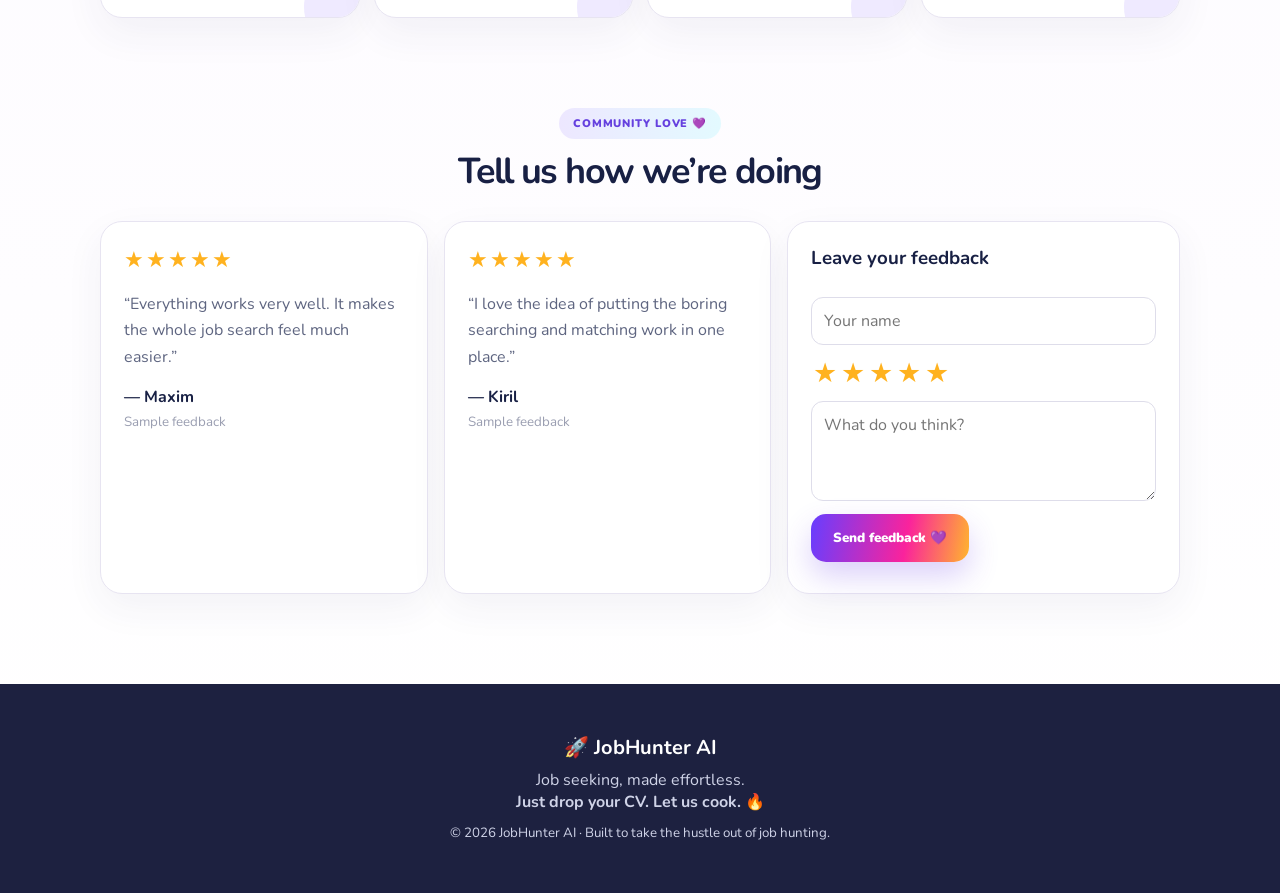
==== commit 72c9d4cf: "Make JobHunter feature cards interactive flip explanations" ====
--- a/templates/index.html
+++ b/templates/index.html
@@ -2,12 +2,12 @@
 <header><div class="brand">🚀 <b>JobHunter <span>AI</span></b><small>Less hustle. More opportunities.</small></div><nav><a href="#about">About us</a><a href="#how">How it works</a><a href="#chat">AI Assistant</a><a href="#feedback">Feedback</a></nav><a class="navbtn" href="#start">Get started ✨</a></header>
 <main>
 <section class="hero"><div class="floaty star1">✦</div><div class="floaty star2">★</div><div class="hero-copy"><div class="pill">🤖 YOUR PERSONAL AI JOB-HUNTING AGENT</div><h1>Drop your CV.<br><em>Let AI do the hunting.</em></h1><p class="lead">Job seeking shouldn't feel like a second full-time job. Upload your CV once and let JobHunter AI check your profile, discover matching opportunities and prepare personalized applications.</p><div class="hero-actions"><a class="btn" href="#start">🚀 Start your job hunt</a><a class="ghost" href="#chat">💬 Talk to the AI</a></div><div class="promise"><span>✓ CV check</span><span>✓ Global search</span><span>✓ AI matching</span><span>✓ Tailored applications</span></div></div><button class="hero-bot hero-bot-button" id="heroBot" aria-label="Chat with JobHunter AI"><div class="speech">Hi! 👋<br><b>I'm JobHunter AI.</b><small>Click me — let's find your next job.</small></div><div class="bot">🤖</div><div class="orbit o1">📄</div><div class="orbit o2">💼</div><div class="orbit o3">✉️</div></button></section>
-<section class="source-strip"><div class="source-copy"><b>🔎 JobHunter searches across the job market</b><span>One simple place to discover opportunities from leading job platforms.</span></div><div class="source-logos"><span class="source-logo linkedin">in <b>LinkedIn</b></span><span class="source-logo indeed">indeed</span><span class="source-logo arbeit">ARBEITNOW</span><span class="source-logo remotive">remotive</span><span class="source-logo glassdoor">Glassdoor</span><span class="source-logo wellfound">Wellfound</span></div><div class="source-note">✓ Currently connected: Arbeitnow & Remotive &nbsp;·&nbsp; More major sources are being added</div></section>
+<section class="source-strip"><div><b>🔎 We scan public job listings</b><span>so you spend less time searching</span></div><div class="source-logos"><span class="source-logo linkedin">in&nbsp; LinkedIn</span><span class="source-logo indeed">indeed</span><span class="source-logo glassdoor">Glassdoor</span><span class="source-logo wellfound">Wellfound</span><span class="source-logo arbeit">ARBEITNOW</span><span class="source-logo remotive">remotive</span><span class="source-more">+ more sources coming</span></div></section>
 <section class="chat-section reveal" id="chat"><div class="chat-intro"><div class="section-tag">YOUR AI CAREER ASSISTANT 🤖</div><h2>Hi, I'm <span>JobHunter AI.</span></h2><p>I'm here to help you find your next job. Tell me what's on your mind — I can explain how JobHunter works, help you improve your CV, or walk you through finding and applying for jobs step by step.</p><div class="chat-benefits"><button type="button" class="chat-benefit" data-chat="Give me instant answers about how JobHunter AI works and how I can use it to find jobs."><strong>⚡</strong><span><b>Instant answers</b><small>Ask how JobHunter works</small></span><i>→</i></button><button type="button" class="chat-benefit" data-chat="Give me career advice based on my situation. Help me understand what jobs I should target and how to improve my job search."><strong>🧠</strong><span><b>Career advice</b><small>Get guidance for your next move</small></span><i>→</i></button><button type="button" class="chat-benefit" data-chat="Help me improve my CV. Tell me what information makes a CV stronger and what I should change or add."><strong>📄</strong><span><b>CV help</b><small>Improve your CV with AI</small></span><i>→</i></button></div></div><div class="chatbox"><div class="chat-head"><span>🤖</span><div><b>JobHunter AI Assistant</b><small><i></i> Online · ready to help</small></div></div><div id="chatMessages" class="chat-messages"><div class="chat-msg bot">Hello! 👋 I'm JobHunter AI, and I'm here to help you find a job. Tell me what's on your mind!<br><br>I can explain how this works, help you prepare your CV, or give you a step-by-step guide to finding and applying for jobs. Want me to show you how? 🚀</div></div><div class="quick-row"><button class="quick">How does JobHunter AI work?</button><button class="quick">Show me step by step</button><button class="quick">How can I improve my CV?</button></div><div class="chat-input"><input id="chatInput" placeholder="Tell me what's on your mind…"><button id="chatSend">Send ➜</button></div></div></section>
-<section class="about card reveal" id="about"><div class="section-tag">WHY JOBHUNTER AI?</div><h2>We’re making job seeking <span>hassle-free.</span></h2><p>Finding a job can mean hours of searching, comparing vacancies, rewriting the same information and filling out applications again and again. We want to change that.</p><p><b>Drop your CV. Let us cook. 🔥</b> JobHunter AI checks your profile, finds relevant opportunities, matches jobs to your experience and prepares personalized applications — so you can spend your time on the things that actually matter.</p><div class="about-grid"><div>🔎<b>Search smarter</b><small>Relevant opportunities instead of endless scrolling.</small></div><div>🧠<b>Match better</b><small>AI compares your profile with each opportunity.</small></div><div>✍️<b>Apply faster</b><small>Personalized application drafts ready for review.</small></div><div>🌍<b>Go worldwide</b><small>Choose your target country or remote work.</small></div></div></section>
+<section class="about card reveal" id="about"><div class="section-tag">WHY JOBHUNTER AI?</div><h2>We’re making job seeking <span>hassle-free.</span></h2><p>Finding a job can mean hours of searching, comparing vacancies, rewriting the same information and filling out applications again and again. We want to change that.</p><p><b>Drop your CV. Let us cook. 🔥</b> JobHunter AI checks your profile, finds relevant opportunities, matches jobs to your experience and prepares personalized applications — so you can spend your time on the things that actually matter.</p><div class="about-grid"><button class="flip-card" type="button"><span class="flip-inner"><span class="flip-front">🔎<b>Search smarter</b><small>Relevant opportunities instead of endless scrolling.</small><em>Click to learn more ↻</em></span><span class="flip-back"><b>Search smarter</b><small>Tell us where you want to work and whether you want remote roles. JobHunter searches connected public job sources and brings relevant opportunities into one place.</small></span></span></button><button class="flip-card" type="button"><span class="flip-inner"><span class="flip-front">🧠<b>Match better</b><small>AI compares your profile with each opportunity.</small><em>Click to learn more ↻</em></span><span class="flip-back"><b>Match better</b><small>AI looks at your experience, skills and profile, then gives opportunities a match score and explains why a role could fit you.</small></span></span></button><button class="flip-card" type="button"><span class="flip-inner"><span class="flip-front">✍️<b>Apply faster</b><small>Personalized application drafts ready for review.</small><em>Click to learn more ↻</em></span><span class="flip-back"><b>Apply faster</b><small>Instead of starting from zero, AI can prepare a tailored application draft based on the job and your profile. You review it before sending.</small></span></span></button><button class="flip-card" type="button"><span class="flip-inner"><span class="flip-front">🌍<b>Go worldwide</b><small>Choose your target country or remote work.</small><em>Click to learn more ↻</em></span><span class="flip-back"><b>Go worldwide</b><small>Search across your chosen country or worldwide. Remote work can be included so your options aren't limited by borders.</small></span></span></button></div></section>
 <section class="card upload-card reveal" id="start"><div class="section-tag">STEP 1 · THE EASY PART</div><h2>Your CV goes here. 👇</h2><p>Forget boring forms. Drag your CV into the space below and let your AI job hunter take over.</p><form id="cvForm"><div class="upload-zone" id="uploadZone"><div class="upload-glow"></div><input id="cvFile" type="file" name="cv" accept=".pdf,.docx,.txt" required><div class="upload-icon-wrap"><div class="upload-icon">📄</div><span class="spark s1">✦</span><span class="spark s2">✧</span></div><h3 id="uploadTitle">Drag & drop your CV here</h3><p id="uploadText">or click to browse your files</p><span class="choose">Browse files <b>→</b></span><div class="upload-formats"><span>PDF</span><span>DOCX</span><span>TXT</span><em>Max 8 MB</em></div></div><div class="upload-hint">🔒 Your CV is used to build your job-search profile.</div><button class="btn upload-btn">✨ Scan my CV with AI</button></form><div id="status"></div></section>
 <section class="card hidden reveal" id="profile"><div class="section-tag">STEP 2 · SET YOUR TARGET</div><h2>Where should we hunt? 🌍</h2><p id="intro"></p><div id="missing"></div><div id="summary"></div><label>Choose your country</label><select id="location"><option value="">🌎 Worldwide</option><option>Australia</option><option>Austria</option><option>Belgium</option><option>Brazil</option><option>Canada</option><option>Chile</option><option>China</option><option>Czechia</option><option>Denmark</option><option>Estonia</option><option>Finland</option><option>France</option><option>Germany</option><option>Greece</option><option>Hungary</option><option>India</option><option>Indonesia</option><option>Ireland</option><option>Italy</option><option>Japan</option><option>Latvia</option><option>Lithuania</option><option>Malaysia</option><option>Mexico</option><option>Netherlands</option><option>New Zealand</option><option>Norway</option><option>Philippines</option><option>Poland</option><option>Portugal</option><option>Romania</option><option>Singapore</option><option>South Africa</option><option>South Korea</option><option>Spain</option><option>Sweden</option><option>Switzerland</option><option>Thailand</option><option>Türkiye</option><option>Ukraine</option><option>United Arab Emirates</option><option>United Kingdom</option><option>United States</option><option>Vietnam</option><option>Other / worldwide</option></select><label class="check"><input id="remote" type="checkbox" checked> 🏠 Include remote jobs</label><button id="hunt" class="btn">🚀 Find jobs for me</button></section>
 <section class="resultsWrap hidden reveal" id="results"><div class="resultsTitle"><div><div class="section-tag">STEP 3 · AI SEARCH</div><h2>Look what we found! 🎯</h2></div><span id="count"></span></div><div class="scan-status"><span class="scan-dot"></span> AI is comparing your profile with live public listings…</div><div id="jobs"></div></section>
 <section class="how reveal" id="how"><div class="how-head"><div class="section-tag">THE SIMPLE WAY</div><h2>Four steps. Zero hassle. ✨</h2><p>No complicated setup. No endless job-board scrolling.</p></div><div class="how-grid"><div class="how-card c1"><b>Step 1</b><i>📄</i><h3>Drop your CV</h3><p>AI reads your experience and builds your profile.</p></div><div class="how-card c2"><b>Step 2</b><i>🌍</i><h3>Choose your target</h3><p>Pick a country or open the door to remote work.</p></div><div class="how-card c3"><b>Step 3</b><i>🔎</i><h3>AI hunts</h3><p>We discover public listings and score the best matches.</p></div><div class="how-card c4"><b>Step 4</b><i>✍️</i><h3>Applications ready</h3><p>Get tailored drafts for the jobs you want to pursue.</p></div></div></section>
 <section class="feedback reveal" id="feedback"><div class="section-tag">COMMUNITY LOVE 💜</div><h2>Tell us how we’re doing</h2><div class="feedback-grid"><div class="quote"><div class="stars">★★★★★</div><p>“Everything works very well. It makes the whole job search feel much easier.”</p><b>— Maxim</b><small>Sample feedback</small></div><div class="quote"><div class="stars">★★★★★</div><p>“I love the idea of putting the boring searching and matching work in one place.”</p><b>— Kiril</b><small>Sample feedback</small></div><form class="feedback-form" id="feedbackForm"><h3>Leave your feedback</h3><input name="name" placeholder="Your name"><div class="rating"><button type="button" class="star selected" data-rating="1">★</button><button type="button" class="star selected" data-rating="2">★</button><button type="button" class="star selected" data-rating="3">★</button><button type="button" class="star selected" data-rating="4">★</button><button type="button" class="star selected" data-rating="5">★</button></div><input type="hidden" name="rating" id="rating" value="5"><textarea name="message" placeholder="What do you think?" required></textarea><button class="btn">Send feedback 💜</button><div id="feedbackStatus"></div></form></div></section>
-</main><footer><b>🚀 JobHunter AI</b><p class="tagline">Job seeking, made effortless.<br><strong>Just drop your CV. Let us cook. 🔥</strong></p><small>© 2026 JobHunter AI · Built to take the hustle out of job hunting.</small></footer><script src="/static/app.js"></script><script>document.getElementById('heroBot')?.addEventListener('click',()=>document.getElementById('chat')?.scrollIntoView({behavior:'smooth',block:'center'}));</script></body></html>+</main><footer><b>🚀 JobHunter AI</b><p class="tagline">Job seeking, made effortless.<br><strong>Just drop your CV. Let us cook. 🔥</strong></p><small>© 2026 JobHunter AI · Built to take the hustle out of job hunting.</small></footer><script src="/static/app.js"></script><script>document.getElementById('heroBot')?.addEventListener('click',()=>document.getElementById('chat')?.scrollIntoView({behavior:'smooth',block:'center'}));document.querySelectorAll('.flip-card').forEach(c=>c.addEventListener('click',()=>c.classList.toggle('flipped')));</script></body></html>
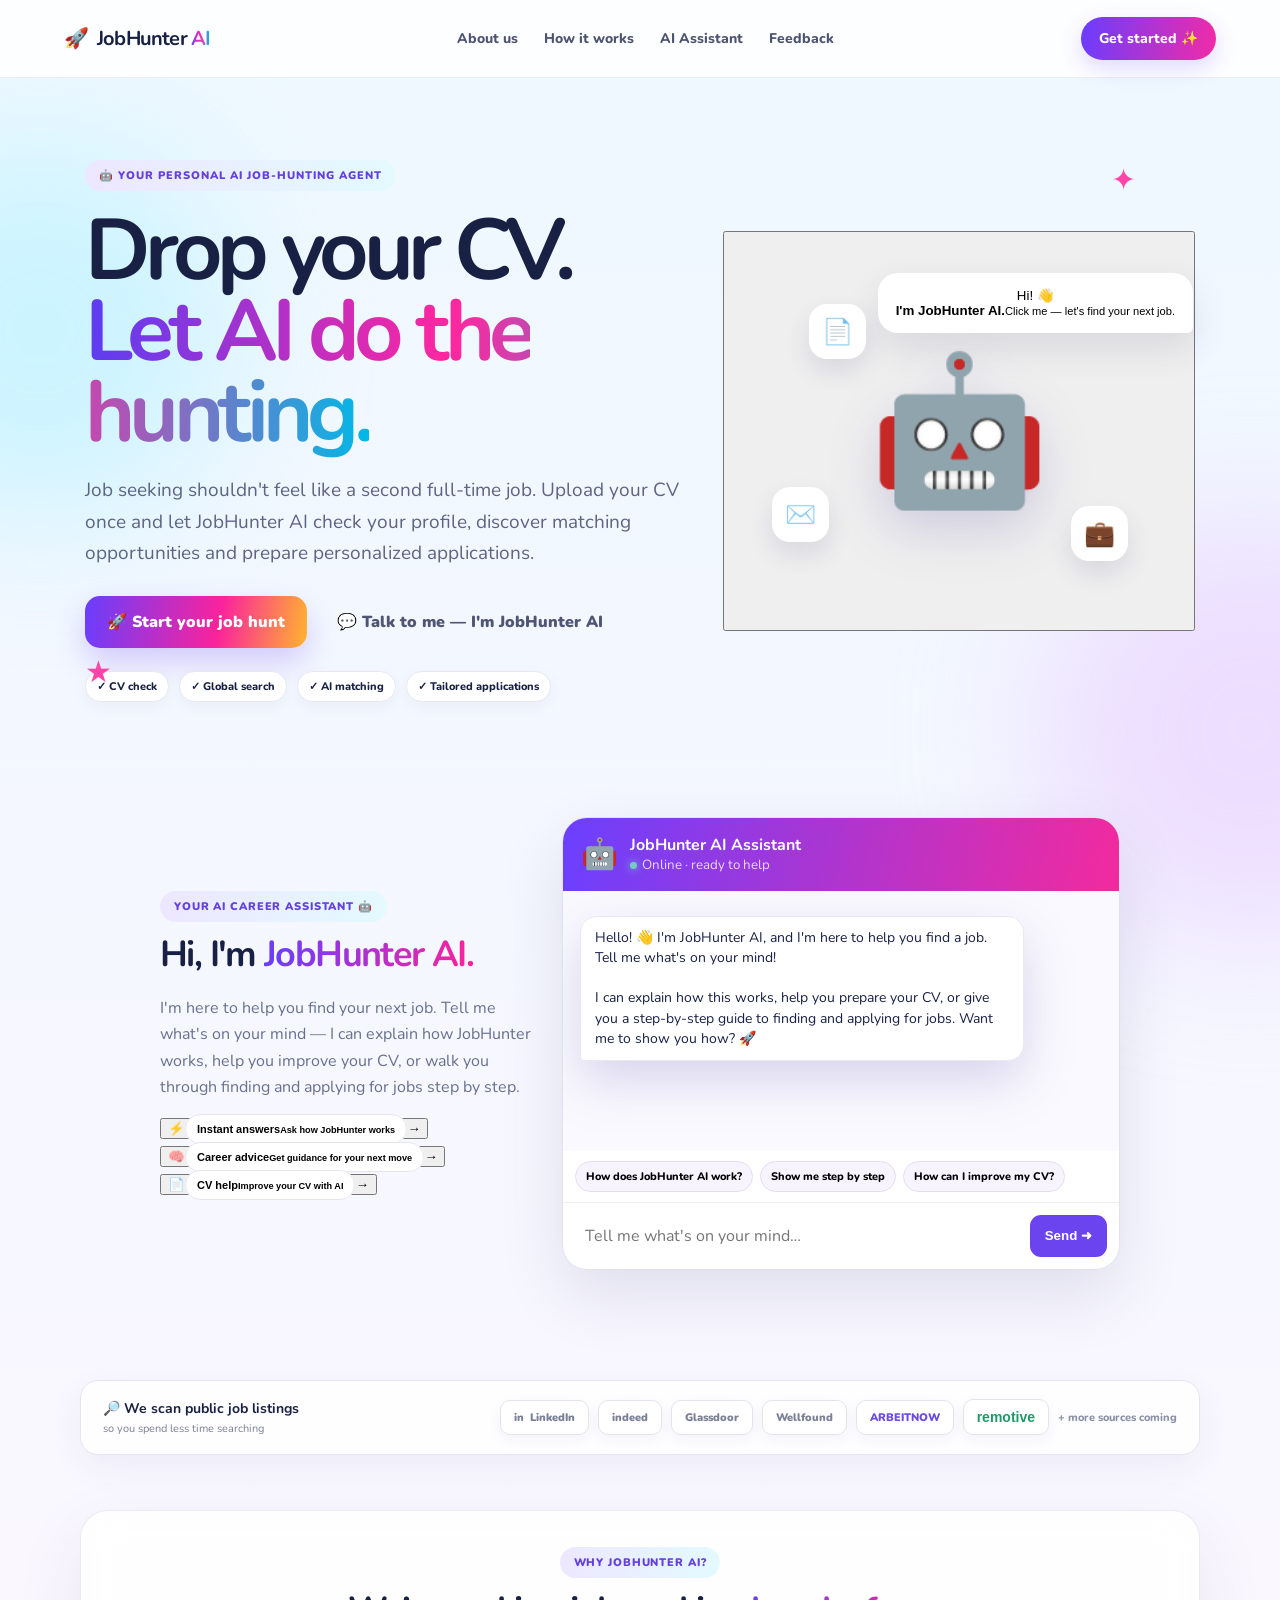
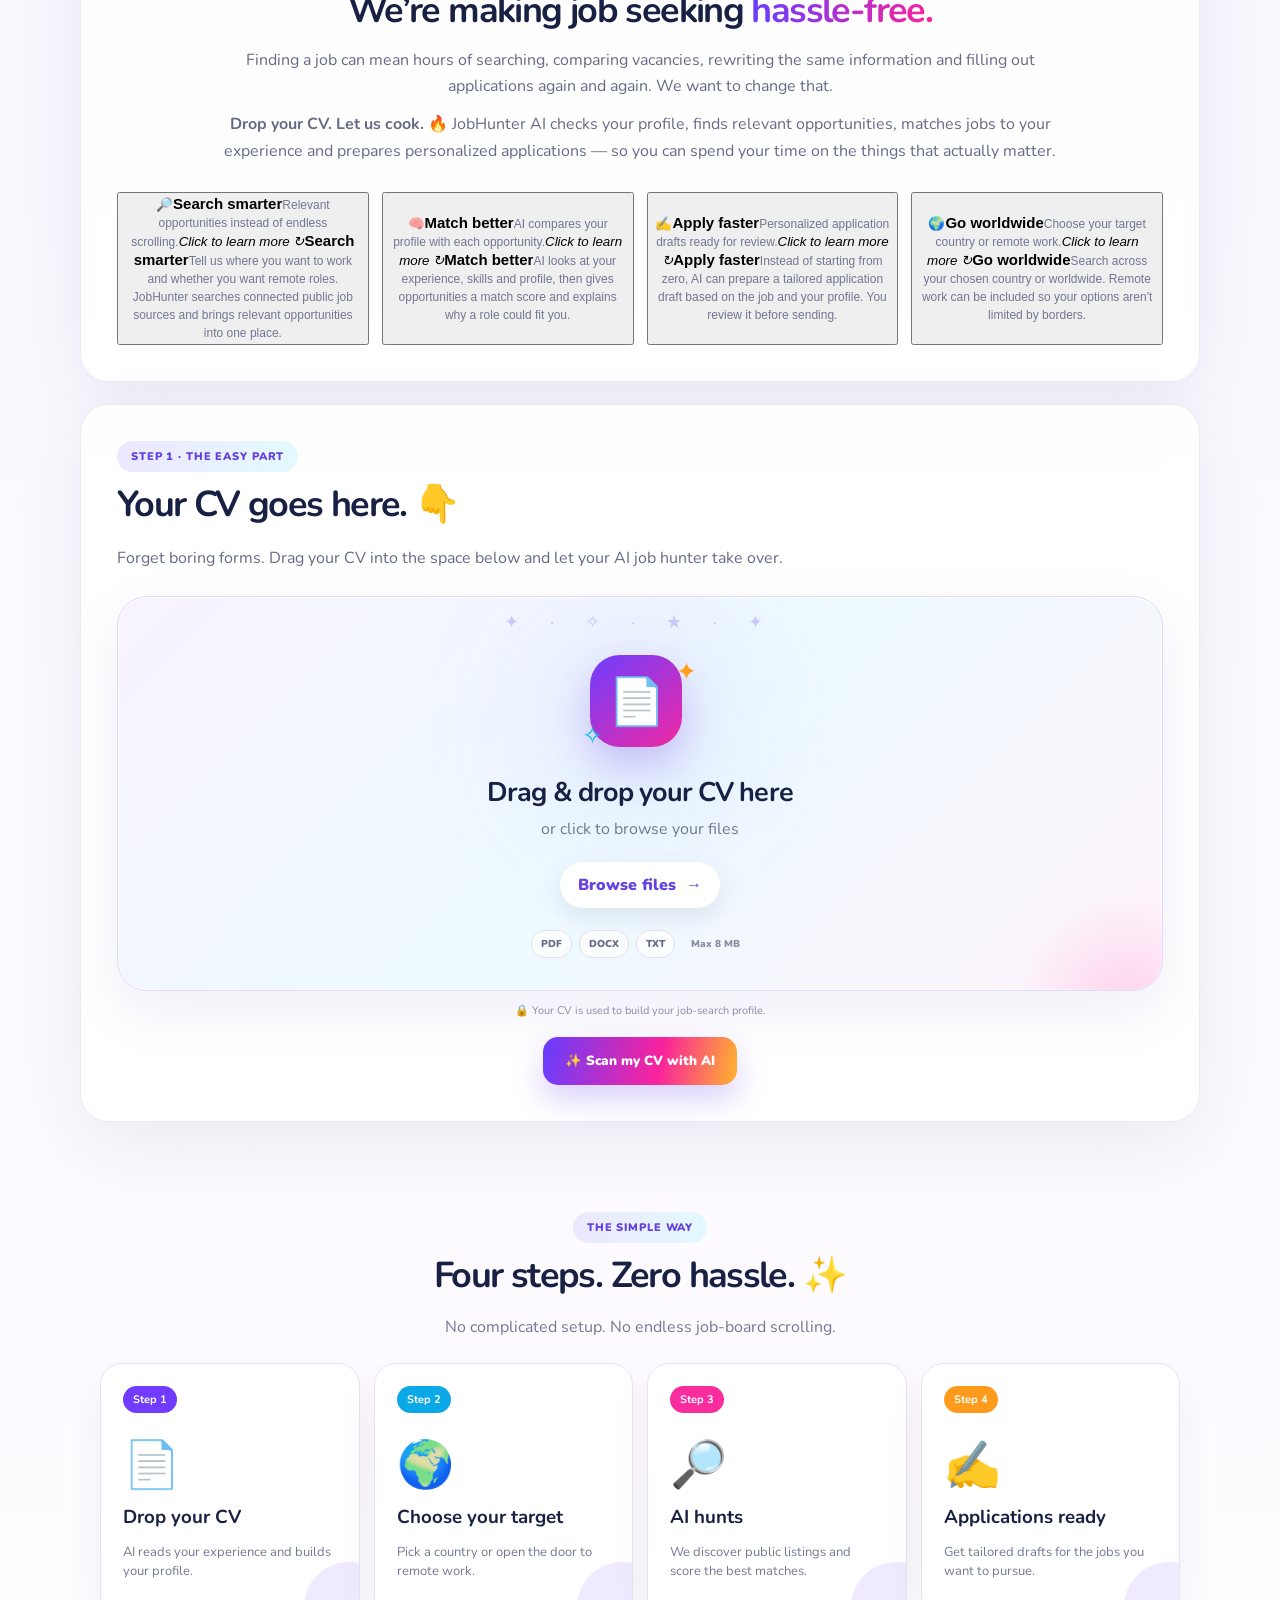
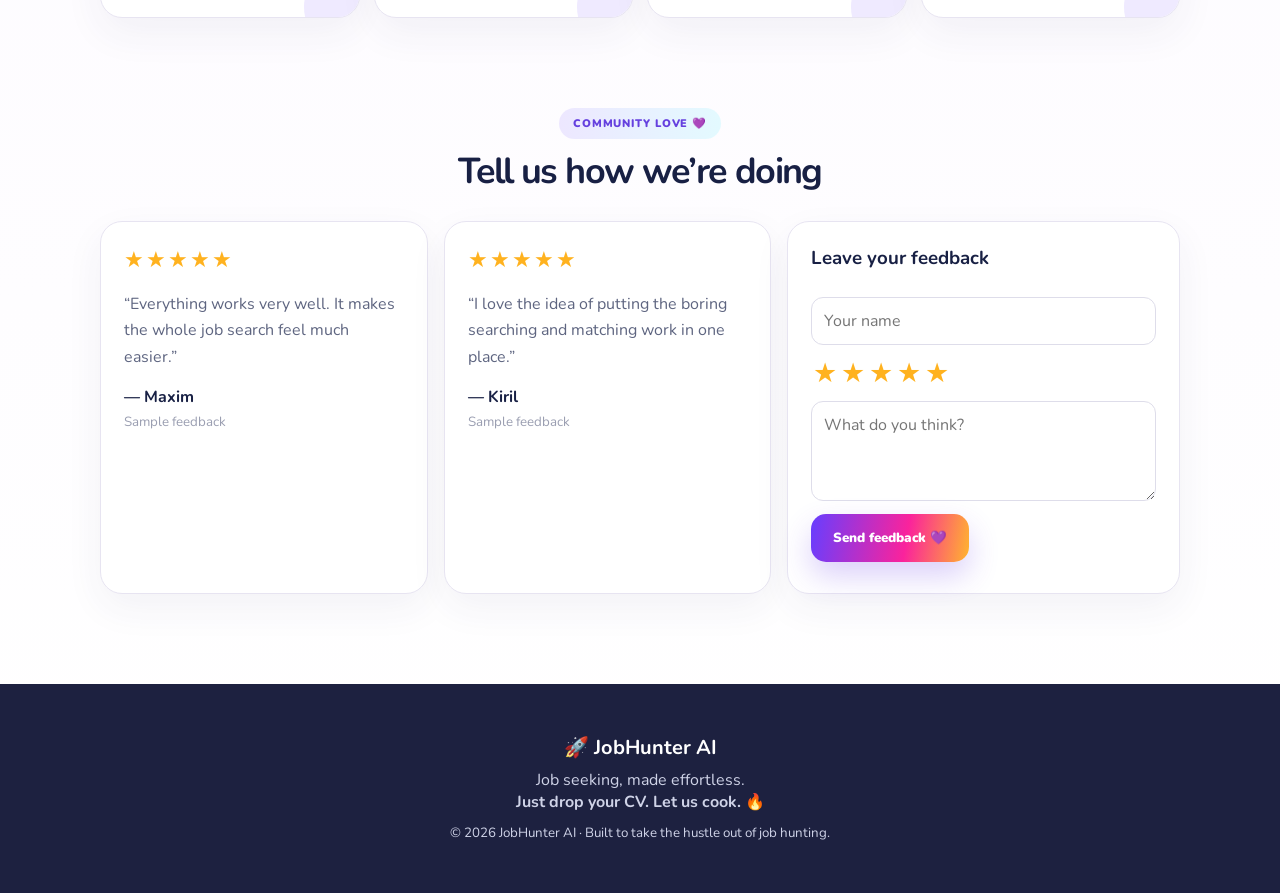
==== commit 30e5b5db: "Rename AI CTA to Talk to me — I'm JobHunter AI" ====
--- a/templates/index.html
+++ b/templates/index.html
@@ -1,7 +1,7 @@
 <!doctype html><html><head><meta charset="utf-8"><meta name="viewport" content="width=device-width,initial-scale=1"><title>JobHunter AI — Let AI hunt for your next job</title><link rel="stylesheet" href="/static/style.css"></head><body>
 <header><div class="brand">🚀 <b>JobHunter <span>AI</span></b><small>Less hustle. More opportunities.</small></div><nav><a href="#about">About us</a><a href="#how">How it works</a><a href="#chat">AI Assistant</a><a href="#feedback">Feedback</a></nav><a class="navbtn" href="#start">Get started ✨</a></header>
 <main>
-<section class="hero"><div class="floaty star1">✦</div><div class="floaty star2">★</div><div class="hero-copy"><div class="pill">🤖 YOUR PERSONAL AI JOB-HUNTING AGENT</div><h1>Drop your CV.<br><em>Let AI do the hunting.</em></h1><p class="lead">Job seeking shouldn't feel like a second full-time job. Upload your CV once and let JobHunter AI check your profile, discover matching opportunities and prepare personalized applications.</p><div class="hero-actions"><a class="btn" href="#start">🚀 Start your job hunt</a><a class="ghost" href="#chat">💬 Talk to the AI</a></div><div class="promise"><span>✓ CV check</span><span>✓ Global search</span><span>✓ AI matching</span><span>✓ Tailored applications</span></div></div><button class="hero-bot hero-bot-button" id="heroBot" aria-label="Chat with JobHunter AI"><div class="speech">Hi! 👋<br><b>I'm JobHunter AI.</b><small>Click me — let's find your next job.</small></div><div class="bot">🤖</div><div class="orbit o1">📄</div><div class="orbit o2">💼</div><div class="orbit o3">✉️</div></button></section>
+<section class="hero"><div class="floaty star1">✦</div><div class="floaty star2">★</div><div class="hero-copy"><div class="pill">🤖 YOUR PERSONAL AI JOB-HUNTING AGENT</div><h1>Drop your CV.<br><em>Let AI do the hunting.</em></h1><p class="lead">Job seeking shouldn't feel like a second full-time job. Upload your CV once and let JobHunter AI check your profile, discover matching opportunities and prepare personalized applications.</p><div class="hero-actions"><a class="btn" href="#start">🚀 Start your job hunt</a><a class="ghost" href="#chat">💬 Talk to me — I'm JobHunter AI</a></div><div class="promise"><span>✓ CV check</span><span>✓ Global search</span><span>✓ AI matching</span><span>✓ Tailored applications</span></div></div><button class="hero-bot hero-bot-button" id="heroBot" aria-label="Talk to me, I'm JobHunter AI"><div class="speech">Hi! 👋<br><b>I'm JobHunter AI.</b><small>Click me — let's find your next job.</small></div><div class="bot">🤖</div><div class="orbit o1">📄</div><div class="orbit o2">💼</div><div class="orbit o3">✉️</div></button></section>
 <section class="source-strip"><div><b>🔎 We scan public job listings</b><span>so you spend less time searching</span></div><div class="source-logos"><span class="source-logo linkedin">in&nbsp; LinkedIn</span><span class="source-logo indeed">indeed</span><span class="source-logo glassdoor">Glassdoor</span><span class="source-logo wellfound">Wellfound</span><span class="source-logo arbeit">ARBEITNOW</span><span class="source-logo remotive">remotive</span><span class="source-more">+ more sources coming</span></div></section>
 <section class="chat-section reveal" id="chat"><div class="chat-intro"><div class="section-tag">YOUR AI CAREER ASSISTANT 🤖</div><h2>Hi, I'm <span>JobHunter AI.</span></h2><p>I'm here to help you find your next job. Tell me what's on your mind — I can explain how JobHunter works, help you improve your CV, or walk you through finding and applying for jobs step by step.</p><div class="chat-benefits"><button type="button" class="chat-benefit" data-chat="Give me instant answers about how JobHunter AI works and how I can use it to find jobs."><strong>⚡</strong><span><b>Instant answers</b><small>Ask how JobHunter works</small></span><i>→</i></button><button type="button" class="chat-benefit" data-chat="Give me career advice based on my situation. Help me understand what jobs I should target and how to improve my job search."><strong>🧠</strong><span><b>Career advice</b><small>Get guidance for your next move</small></span><i>→</i></button><button type="button" class="chat-benefit" data-chat="Help me improve my CV. Tell me what information makes a CV stronger and what I should change or add."><strong>📄</strong><span><b>CV help</b><small>Improve your CV with AI</small></span><i>→</i></button></div></div><div class="chatbox"><div class="chat-head"><span>🤖</span><div><b>JobHunter AI Assistant</b><small><i></i> Online · ready to help</small></div></div><div id="chatMessages" class="chat-messages"><div class="chat-msg bot">Hello! 👋 I'm JobHunter AI, and I'm here to help you find a job. Tell me what's on your mind!<br><br>I can explain how this works, help you prepare your CV, or give you a step-by-step guide to finding and applying for jobs. Want me to show you how? 🚀</div></div><div class="quick-row"><button class="quick">How does JobHunter AI work?</button><button class="quick">Show me step by step</button><button class="quick">How can I improve my CV?</button></div><div class="chat-input"><input id="chatInput" placeholder="Tell me what's on your mind…"><button id="chatSend">Send ➜</button></div></div></section>
 <section class="about card reveal" id="about"><div class="section-tag">WHY JOBHUNTER AI?</div><h2>We’re making job seeking <span>hassle-free.</span></h2><p>Finding a job can mean hours of searching, comparing vacancies, rewriting the same information and filling out applications again and again. We want to change that.</p><p><b>Drop your CV. Let us cook. 🔥</b> JobHunter AI checks your profile, finds relevant opportunities, matches jobs to your experience and prepares personalized applications — so you can spend your time on the things that actually matter.</p><div class="about-grid"><button class="flip-card" type="button"><span class="flip-inner"><span class="flip-front">🔎<b>Search smarter</b><small>Relevant opportunities instead of endless scrolling.</small><em>Click to learn more ↻</em></span><span class="flip-back"><b>Search smarter</b><small>Tell us where you want to work and whether you want remote roles. JobHunter searches connected public job sources and brings relevant opportunities into one place.</small></span></span></button><button class="flip-card" type="button"><span class="flip-inner"><span class="flip-front">🧠<b>Match better</b><small>AI compares your profile with each opportunity.</small><em>Click to learn more ↻</em></span><span class="flip-back"><b>Match better</b><small>AI looks at your experience, skills and profile, then gives opportunities a match score and explains why a role could fit you.</small></span></span></button><button class="flip-card" type="button"><span class="flip-inner"><span class="flip-front">✍️<b>Apply faster</b><small>Personalized application drafts ready for review.</small><em>Click to learn more ↻</em></span><span class="flip-back"><b>Apply faster</b><small>Instead of starting from zero, AI can prepare a tailored application draft based on the job and your profile. You review it before sending.</small></span></span></button><button class="flip-card" type="button"><span class="flip-inner"><span class="flip-front">🌍<b>Go worldwide</b><small>Choose your target country or remote work.</small><em>Click to learn more ↻</em></span><span class="flip-back"><b>Go worldwide</b><small>Search across your chosen country or worldwide. Remote work can be included so your options aren't limited by borders.</small></span></span></button></div></section>
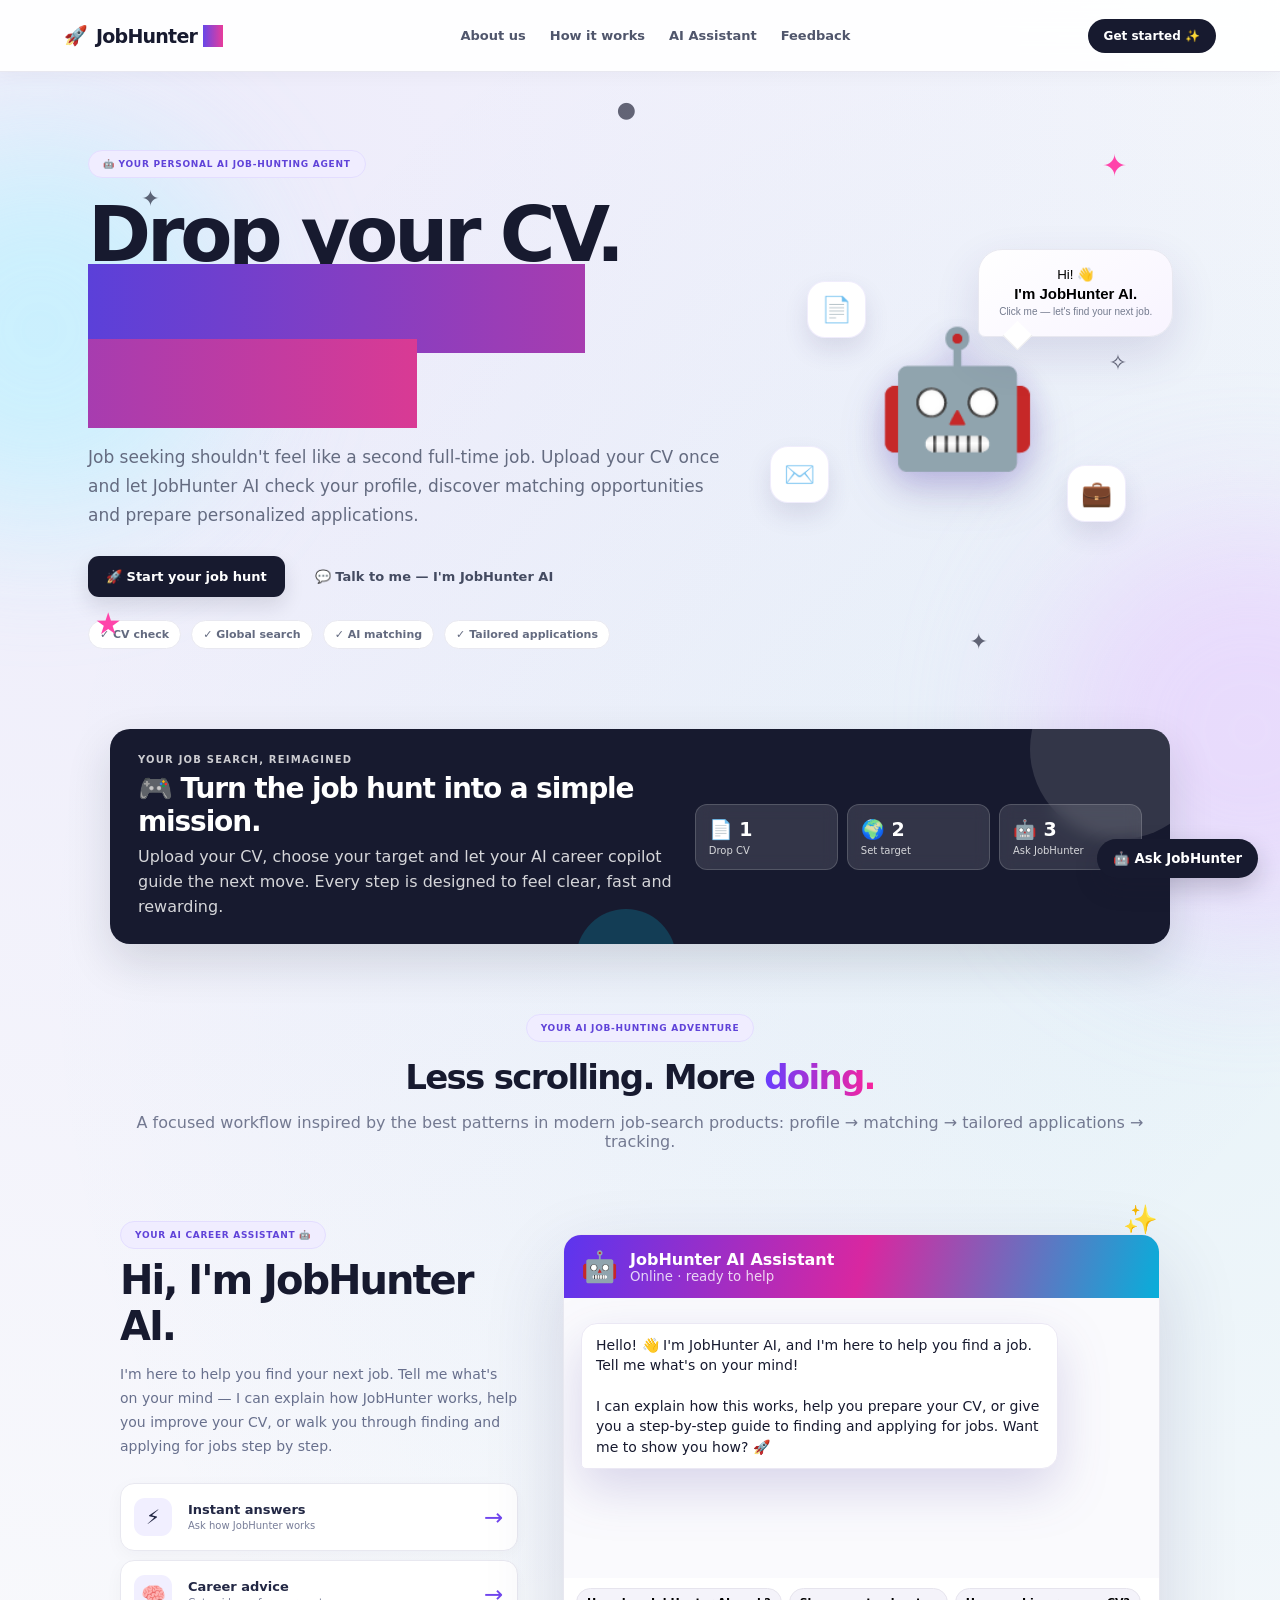
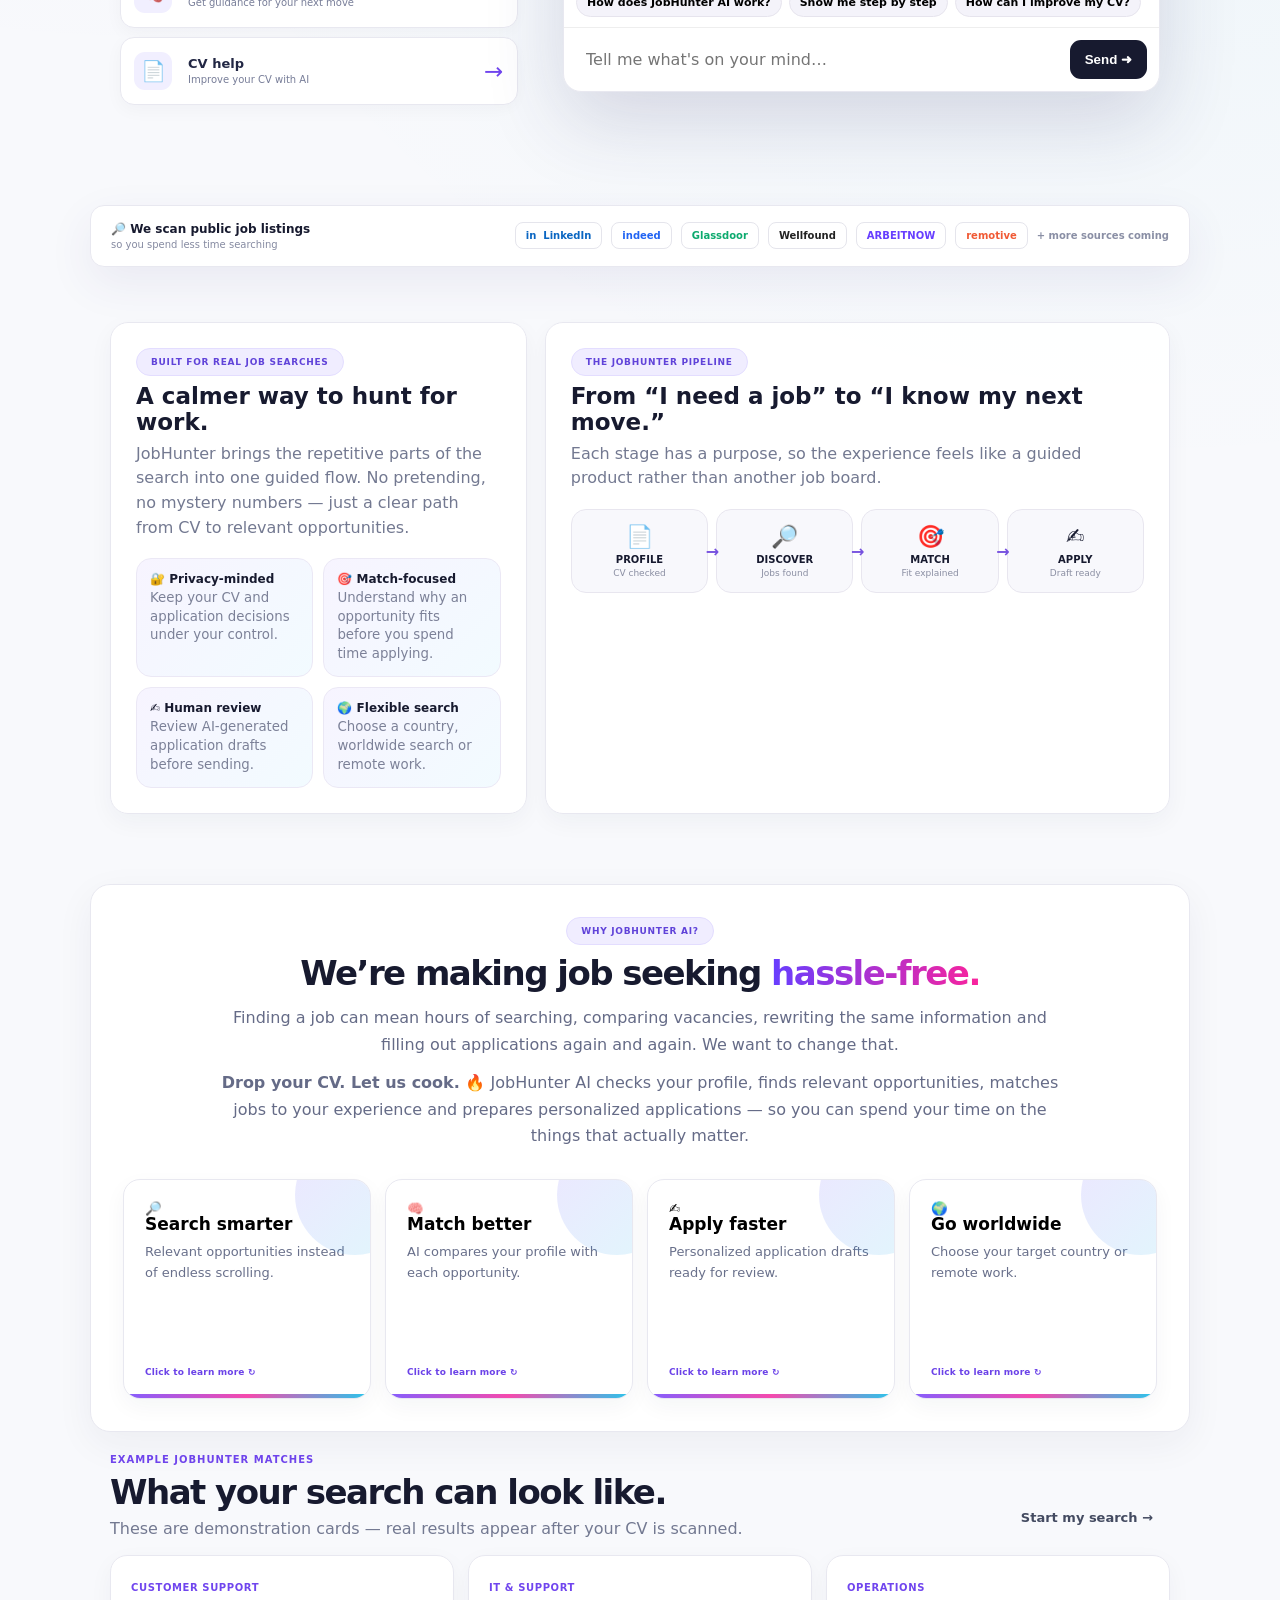
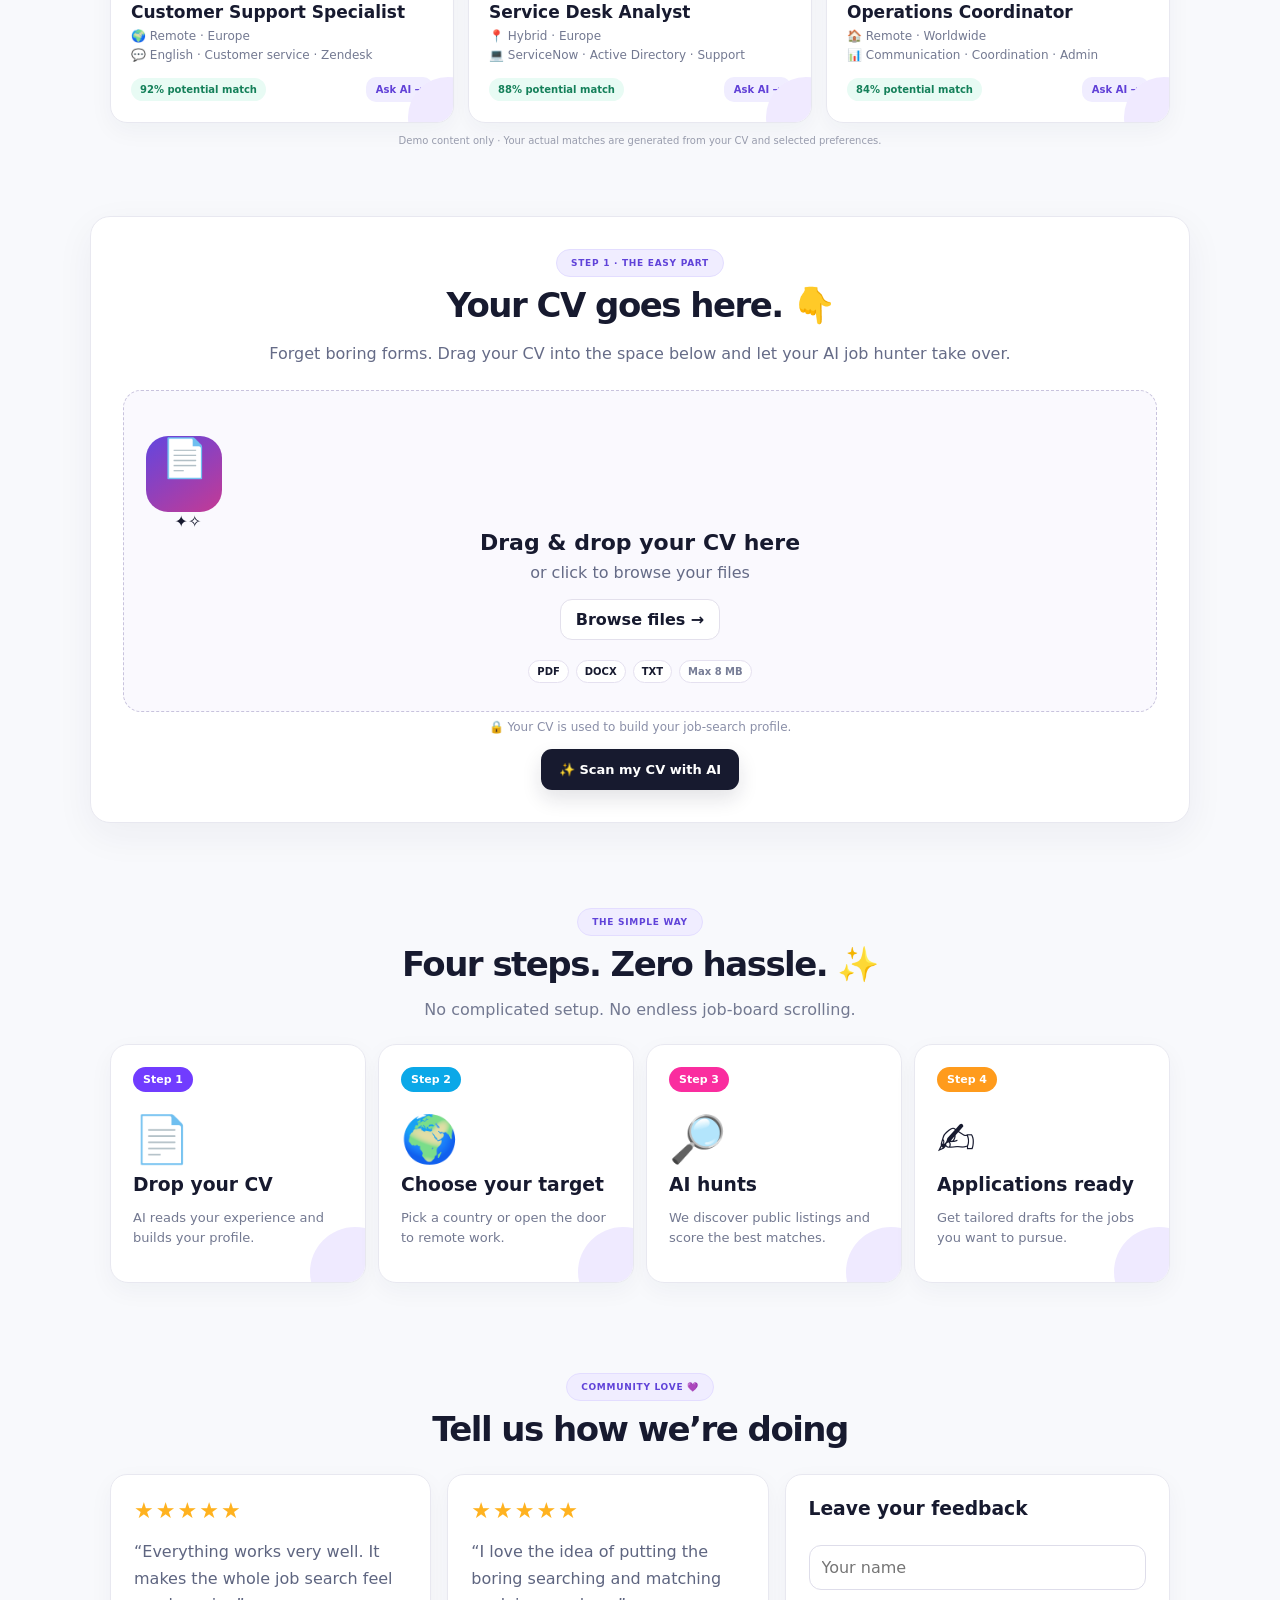
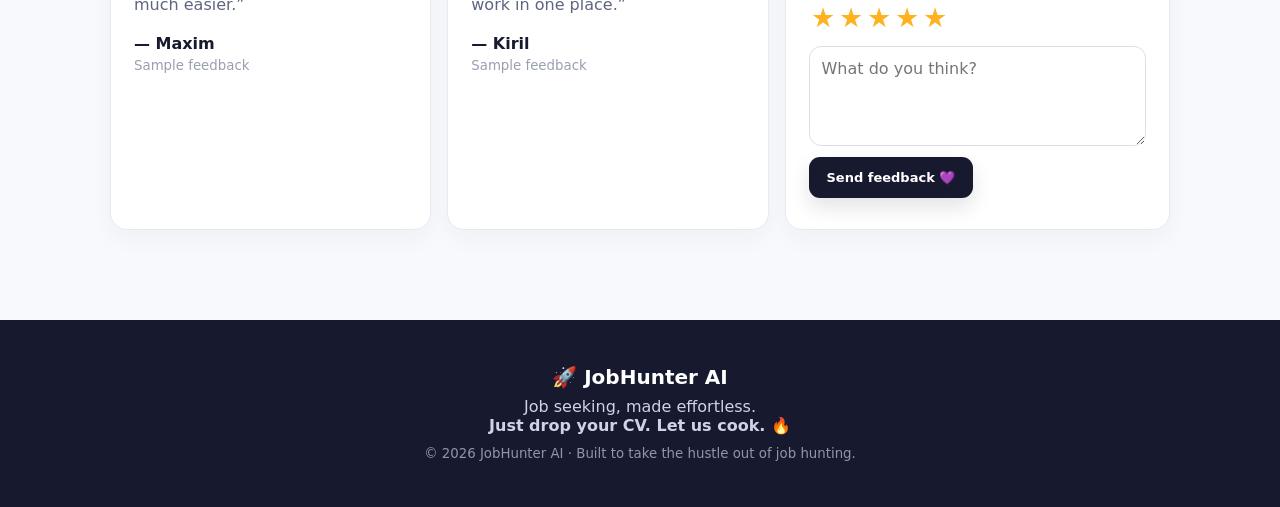
==== commit 48558b1b: "Fix hero headline gradient rendering glitch and flip card back hint" ====
--- a/templates/index.html
+++ b/templates/index.html
@@ -1,10 +1,9 @@
 <!doctype html><html><head><meta charset="utf-8"><meta name="viewport" content="width=device-width,initial-scale=1"><title>JobHunter AI — Let AI hunt for your next job</title><link rel="stylesheet" href="/static/style.css"></head><body>
 <header><div class="brand">🚀 <b>JobHunter <span>AI</span></b><small>Less hustle. More opportunities.</small></div><nav><a href="#about">About us</a><a href="#how">How it works</a><a href="#chat">AI Assistant</a><a href="#feedback">Feedback</a></nav><a class="navbtn" href="#start">Get started ✨</a></header>
-<main>
-<section class="hero"><div class="floaty star1">✦</div><div class="floaty star2">★</div><div class="hero-copy"><div class="pill">🤖 YOUR PERSONAL AI JOB-HUNTING AGENT</div><h1>Drop your CV.<br><em>Let AI do the hunting.</em></h1><p class="lead">Job seeking shouldn't feel like a second full-time job. Upload your CV once and let JobHunter AI check your profile, discover matching opportunities and prepare personalized applications.</p><div class="hero-actions"><a class="btn" href="#start">🚀 Start your job hunt</a><a class="ghost" href="#chat">💬 Talk to me — I'm JobHunter AI</a></div><div class="promise"><span>✓ CV check</span><span>✓ Global search</span><span>✓ AI matching</span><span>✓ Tailored applications</span></div></div><button class="hero-bot hero-bot-button" id="heroBot" aria-label="Talk to me, I'm JobHunter AI"><div class="speech">Hi! 👋<br><b>I'm JobHunter AI.</b><small>Click me — let's find your next job.</small></div><div class="bot">🤖</div><div class="orbit o1">📄</div><div class="orbit o2">💼</div><div class="orbit o3">✉️</div></button></section>
+<main><section class="hero"><div class="floaty star1">✦</div><div class="floaty star2">★</div><div class="hero-copy"><div class="pill">🤖 YOUR PERSONAL AI JOB-HUNTING AGENT</div><h1>Drop your CV.<br><em>Let AI do the hunting.</em></h1><p class="lead">Job seeking shouldn't feel like a second full-time job. Upload your CV once and let JobHunter AI check your profile, discover matching opportunities and prepare personalized applications.</p><div class="hero-actions"><a class="btn" href="#start">🚀 Start your job hunt</a><a class="ghost" href="#chat">💬 Talk to me — I'm JobHunter AI</a></div><div class="promise"><span>✓ CV check</span><span>✓ Global search</span><span>✓ AI matching</span><span>✓ Tailored applications</span></div></div><button class="hero-bot hero-bot-button" id="heroBot" aria-label="Talk to me, I'm JobHunter AI"><div class="speech">Hi! 👋<br><b>I'm JobHunter AI.</b><small>Click me — let's find your next job.</small></div><div class="bot">🤖</div><div class="orbit o1">📄</div><div class="orbit o2">💼</div><div class="orbit o3">✉️</div></button></section>
 <section class="source-strip"><div><b>🔎 We scan public job listings</b><span>so you spend less time searching</span></div><div class="source-logos"><span class="source-logo linkedin">in&nbsp; LinkedIn</span><span class="source-logo indeed">indeed</span><span class="source-logo glassdoor">Glassdoor</span><span class="source-logo wellfound">Wellfound</span><span class="source-logo arbeit">ARBEITNOW</span><span class="source-logo remotive">remotive</span><span class="source-more">+ more sources coming</span></div></section>
 <section class="chat-section reveal" id="chat"><div class="chat-intro"><div class="section-tag">YOUR AI CAREER ASSISTANT 🤖</div><h2>Hi, I'm <span>JobHunter AI.</span></h2><p>I'm here to help you find your next job. Tell me what's on your mind — I can explain how JobHunter works, help you improve your CV, or walk you through finding and applying for jobs step by step.</p><div class="chat-benefits"><button type="button" class="chat-benefit" data-chat="Give me instant answers about how JobHunter AI works and how I can use it to find jobs."><strong>⚡</strong><span><b>Instant answers</b><small>Ask how JobHunter works</small></span><i>→</i></button><button type="button" class="chat-benefit" data-chat="Give me career advice based on my situation. Help me understand what jobs I should target and how to improve my job search."><strong>🧠</strong><span><b>Career advice</b><small>Get guidance for your next move</small></span><i>→</i></button><button type="button" class="chat-benefit" data-chat="Help me improve my CV. Tell me what information makes a CV stronger and what I should change or add."><strong>📄</strong><span><b>CV help</b><small>Improve your CV with AI</small></span><i>→</i></button></div></div><div class="chatbox"><div class="chat-head"><span>🤖</span><div><b>JobHunter AI Assistant</b><small><i></i> Online · ready to help</small></div></div><div id="chatMessages" class="chat-messages"><div class="chat-msg bot">Hello! 👋 I'm JobHunter AI, and I'm here to help you find a job. Tell me what's on your mind!<br><br>I can explain how this works, help you prepare your CV, or give you a step-by-step guide to finding and applying for jobs. Want me to show you how? 🚀</div></div><div class="quick-row"><button class="quick">How does JobHunter AI work?</button><button class="quick">Show me step by step</button><button class="quick">How can I improve my CV?</button></div><div class="chat-input"><input id="chatInput" placeholder="Tell me what's on your mind…"><button id="chatSend">Send ➜</button></div></div></section>
-<section class="about card reveal" id="about"><div class="section-tag">WHY JOBHUNTER AI?</div><h2>We’re making job seeking <span>hassle-free.</span></h2><p>Finding a job can mean hours of searching, comparing vacancies, rewriting the same information and filling out applications again and again. We want to change that.</p><p><b>Drop your CV. Let us cook. 🔥</b> JobHunter AI checks your profile, finds relevant opportunities, matches jobs to your experience and prepares personalized applications — so you can spend your time on the things that actually matter.</p><div class="about-grid"><button class="flip-card" type="button"><span class="flip-inner"><span class="flip-front">🔎<b>Search smarter</b><small>Relevant opportunities instead of endless scrolling.</small><em>Click to learn more ↻</em></span><span class="flip-back"><b>Search smarter</b><small>Tell us where you want to work and whether you want remote roles. JobHunter searches connected public job sources and brings relevant opportunities into one place.</small></span></span></button><button class="flip-card" type="button"><span class="flip-inner"><span class="flip-front">🧠<b>Match better</b><small>AI compares your profile with each opportunity.</small><em>Click to learn more ↻</em></span><span class="flip-back"><b>Match better</b><small>AI looks at your experience, skills and profile, then gives opportunities a match score and explains why a role could fit you.</small></span></span></button><button class="flip-card" type="button"><span class="flip-inner"><span class="flip-front">✍️<b>Apply faster</b><small>Personalized application drafts ready for review.</small><em>Click to learn more ↻</em></span><span class="flip-back"><b>Apply faster</b><small>Instead of starting from zero, AI can prepare a tailored application draft based on the job and your profile. You review it before sending.</small></span></span></button><button class="flip-card" type="button"><span class="flip-inner"><span class="flip-front">🌍<b>Go worldwide</b><small>Choose your target country or remote work.</small><em>Click to learn more ↻</em></span><span class="flip-back"><b>Go worldwide</b><small>Search across your chosen country or worldwide. Remote work can be included so your options aren't limited by borders.</small></span></span></button></div></section>
+<section class="about card reveal" id="about"><div class="section-tag">WHY JOBHUNTER AI?</div><h2>We’re making job seeking <span>hassle-free.</span></h2><p>Finding a job can mean hours of searching, comparing vacancies, rewriting the same information and filling out applications again and again. We want to change that.</p><p><b>Drop your CV. Let us cook. 🔥</b> JobHunter AI checks your profile, finds relevant opportunities, matches jobs to your experience and prepares personalized applications — so you can spend your time on the things that actually matter.</p><div class="about-grid"><button class="flip-card" type="button"><span class="flip-inner"><span class="flip-front">🔎<b>Search smarter</b><small>Relevant opportunities instead of endless scrolling.</small><em>Click to learn more ↻</em></span><span class="flip-back"><b>Search smarter</b><small>Tell us where you want to work and whether you want remote roles. JobHunter searches connected public job sources and brings relevant opportunities into one place.</small><em>Click again to go back ↻</em></span></span></button><button class="flip-card" type="button"><span class="flip-inner"><span class="flip-front">🧠<b>Match better</b><small>AI compares your profile with each opportunity.</small><em>Click to learn more ↻</em></span><span class="flip-back"><b>Match better</b><small>AI looks at your experience, skills and profile, then gives opportunities a match score and explains why a role could fit you.</small><em>Click again to go back ↻</em></span></span></button><button class="flip-card" type="button"><span class="flip-inner"><span class="flip-front">✍️<b>Apply faster</b><small>Personalized application drafts ready for review.</small><em>Click to learn more ↻</em></span><span class="flip-back"><b>Apply faster</b><small>Instead of starting from zero, AI can prepare a tailored application draft based on the job and your profile. You review it before sending.</small><em>Click again to go back ↻</em></span></span></button><button class="flip-card" type="button"><span class="flip-inner"><span class="flip-front">🌍<b>Go worldwide</b><small>Choose your target country or remote work.</small><em>Click to learn more ↻</em></span><span class="flip-back"><b>Go worldwide</b><small>Search across your chosen country or worldwide. Remote work can be included so your options aren't limited by borders.</small><em>Click again to go back ↻</em></span></span></button></div></section>
 <section class="card upload-card reveal" id="start"><div class="section-tag">STEP 1 · THE EASY PART</div><h2>Your CV goes here. 👇</h2><p>Forget boring forms. Drag your CV into the space below and let your AI job hunter take over.</p><form id="cvForm"><div class="upload-zone" id="uploadZone"><div class="upload-glow"></div><input id="cvFile" type="file" name="cv" accept=".pdf,.docx,.txt" required><div class="upload-icon-wrap"><div class="upload-icon">📄</div><span class="spark s1">✦</span><span class="spark s2">✧</span></div><h3 id="uploadTitle">Drag & drop your CV here</h3><p id="uploadText">or click to browse your files</p><span class="choose">Browse files <b>→</b></span><div class="upload-formats"><span>PDF</span><span>DOCX</span><span>TXT</span><em>Max 8 MB</em></div></div><div class="upload-hint">🔒 Your CV is used to build your job-search profile.</div><button class="btn upload-btn">✨ Scan my CV with AI</button></form><div id="status"></div></section>
 <section class="card hidden reveal" id="profile"><div class="section-tag">STEP 2 · SET YOUR TARGET</div><h2>Where should we hunt? 🌍</h2><p id="intro"></p><div id="missing"></div><div id="summary"></div><label>Choose your country</label><select id="location"><option value="">🌎 Worldwide</option><option>Australia</option><option>Austria</option><option>Belgium</option><option>Brazil</option><option>Canada</option><option>Chile</option><option>China</option><option>Czechia</option><option>Denmark</option><option>Estonia</option><option>Finland</option><option>France</option><option>Germany</option><option>Greece</option><option>Hungary</option><option>India</option><option>Indonesia</option><option>Ireland</option><option>Italy</option><option>Japan</option><option>Latvia</option><option>Lithuania</option><option>Malaysia</option><option>Mexico</option><option>Netherlands</option><option>New Zealand</option><option>Norway</option><option>Philippines</option><option>Poland</option><option>Portugal</option><option>Romania</option><option>Singapore</option><option>South Africa</option><option>South Korea</option><option>Spain</option><option>Sweden</option><option>Switzerland</option><option>Thailand</option><option>Türkiye</option><option>Ukraine</option><option>United Arab Emirates</option><option>United Kingdom</option><option>United States</option><option>Vietnam</option><option>Other / worldwide</option></select><label class="check"><input id="remote" type="checkbox" checked> 🏠 Include remote jobs</label><button id="hunt" class="btn">🚀 Find jobs for me</button></section>
 <section class="resultsWrap hidden reveal" id="results"><div class="resultsTitle"><div><div class="section-tag">STEP 3 · AI SEARCH</div><h2>Look what we found! 🎯</h2></div><span id="count"></span></div><div class="scan-status"><span class="scan-dot"></span> AI is comparing your profile with live public listings…</div><div id="jobs"></div></section>
--- a/static/style.css
+++ b/static/style.css
@@ -1,2 +1,2 @@
 @import url('https://fonts.googleapis.com/css2?family=Nunito:wght@400;600;700;800;900&display=swap');
-*{box-sizing:border-box}html{scroll-behavior:smooth}body{margin:0;color:#182044;font-family:Nunito,Inter,Arial,sans-serif;background:linear-gradient(180deg,#eef8ff 0%,#fbf7ff 42%,#fff 100%);overflow-x:hidden}body:before,body:after{content:"";position:fixed;border-radius:50%;filter:blur(70px);pointer-events:none;z-index:-1;animation:drift 12s ease-in-out infinite alternate}body:before{width:380px;height:380px;background:#b8f2ff;left:-150px;top:140px;opacity:.65}body:after{width:420px;height:420px;background:#e7c8ff;right:-180px;top:520px;opacity:.55;animation-delay:-4s}header{height:78px;padding:0 5%;display:flex;align-items:center;justify-content:space-between;gap:24px;background:rgba(255,255,255,.86);backdrop-filter:blur(18px);border-bottom:1px solid rgba(80,80,130,.1);position:sticky;top:0;z-index:20}.brand{display:flex;align-items:center;gap:8px;font-size:20px}.brand b{letter-spacing:-.04em}.brand b span{background:linear-gradient(90deg,#6b42ff,#ff2ea6,#00bde8);-webkit-background-clip:text;color:transparent}.brand small{display:block;font-size:9px;color:#777c99;margin-left:4px;font-weight:800}.brand>small{display:none}nav{display:flex;gap:26px;position:relative;z-index:30}nav a,.navbtn{color:#4d5372;text-decoration:none;font-weight:800;font-size:14px;position:relative;z-index:31;pointer-events:auto;cursor:pointer}.navbtn{padding:12px 18px;border-radius:999px;color:#fff;background:linear-gradient(100deg,#693dff,#f22ba6);box-shadow:0 8px 22px rgba(108,61,255,.2)}.hero{max-width:1180px;margin:auto;min-height:610px;padding:82px 35px 60px;display:grid;grid-template-columns:1.15fr .85fr;align-items:center;position:relative}.pill,.section-tag{display:inline-flex;padding:8px 14px;border-radius:999px;background:linear-gradient(90deg,#ede7ff,#e3faff);color:#6540df;font-size:11px;font-weight:900;letter-spacing:.09em}.hero h1{font-size:clamp(50px,7vw,86px);line-height:.94;letter-spacing:-.065em;margin:20px 0 22px}.hero h1 em{font-style:normal;background:linear-gradient(90deg,#5b3df3,#ff269f,#00b9e7);-webkit-background-clip:text;color:transparent}.lead{max-width:700px;font-size:19px;line-height:1.65;color:#5e6582}.hero-actions{display:flex;gap:13px;align-items:center;flex-wrap:wrap;margin-top:26px}.btn{display:inline-block;border:0;background:linear-gradient(100deg,#673eff,#fa239c 60%,#ffb52e);color:#fff;border-radius:15px;padding:15px 22px;font-family:inherit;font-weight:900;text-decoration:none;cursor:pointer;box-shadow:0 14px 30px rgba(105,57,235,.24);transition:.2s}.btn:hover{transform:translateY(-3px) scale(1.01);box-shadow:0 18px 38px rgba(105,57,235,.3)}.ghost{padding:13px 17px;border-radius:14px;color:#4f5573;font-weight:900;text-decoration:none}.promise{display:flex;gap:10px;flex-wrap:wrap;margin-top:23px}.promise span{background:#fff;border:1px solid #e8e7f2;border-radius:999px;padding:7px 11px;font-size:11px;font-weight:800;box-shadow:0 5px 15px rgba(40,50,100,.05)}.hero-bot{height:400px;position:relative;display:flex;align-items:center;justify-content:center}.bot{font-size:145px;filter:drop-shadow(0 20px 25px rgba(67,50,150,.18));animation:bob 3.5s ease-in-out infinite}.speech{position:absolute;right:0;top:40px;background:#fff;padding:15px 18px;border-radius:20px 20px 6px 20px;box-shadow:0 15px 35px rgba(54,53,100,.12);animation:bob 3.5s ease-in-out infinite .5s}.orbit{position:absolute;background:#fff;border-radius:18px;padding:13px;font-size:25px;box-shadow:0 12px 25px rgba(55,50,110,.12);animation:orbit 6s ease-in-out infinite}.o1{left:18%;top:18%;animation-delay:-1s}.o2{right:14%;bottom:17%;animation-delay:-3s}.o3{left:10%;bottom:22%;animation-delay:-5s}.floaty{position:absolute;color:#ff44aa;font-size:30px;animation:twinkle 2.5s ease-in-out infinite}.star1{right:8%;top:12%}.star2{left:3%;bottom:10%;animation-delay:1s}.card{max-width:1120px;margin:22px auto;padding:36px;background:rgba(255,255,255,.88);backdrop-filter:blur(18px);border:1px solid rgba(90,80,150,.12);border-radius:28px;box-shadow:0 24px 70px rgba(53,48,105,.08)}.card h2,.how h2,.feedback h2,.chat-section h2{font-size:36px;letter-spacing:-.045em;margin:8px 0 10px}.card p{color:#656b87;line-height:1.65}.card h2 span,.about h2 span{background:linear-gradient(90deg,#673eff,#fa239c);-webkit-background-clip:text;color:transparent}.card input[type=file]{display:block;width:100%;padding:40px;border:2px dashed #bdb2ff;background:linear-gradient(135deg,#faf8ff,#f2fbff);border-radius:20px;margin:22px 0 8px;cursor:pointer;font-family:inherit}.upload-hint{color:#8a8fa8;font-size:12px}.card select{width:100%;padding:14px 16px;border:1px solid #ddddec;background:#fff;border-radius:13px;margin-top:8px;font:inherit}.check{display:flex;gap:9px;margin-top:16px;font-weight:800}.check input{width:auto}.warn{padding:15px;background:#fff6df;border:1px solid #ffe1a1;border-radius:14px;margin:18px 0}.ok{padding:15px;background:#e8fbf4;border:1px solid #bcefdc;border-radius:14px;color:#14704c;margin:18px 0}#summary{background:linear-gradient(135deg,#f5efff,#eafaff);padding:17px;border-radius:15px;line-height:1.7;margin:15px 0}.hidden{display:none!important}.about{text-align:center}.about>p{max-width:850px;margin:12px auto}.about-grid{display:grid;grid-template-columns:repeat(4,1fr);gap:13px;margin-top:28px;text-align:left}.about-grid div{padding:19px;border-radius:19px;background:linear-gradient(145deg,#fff,#f7f4ff);border:1px solid #ece8fa;display:flex;flex-direction:column;gap:7px;font-size:26px;transition:.2s}.about-grid div:hover{transform:translateY(-5px) rotate(-1deg)}.about-grid b{font-size:15px}.about-grid small{font-size:12px;color:#727791;line-height:1.5}.resultsWrap{max-width:1120px;margin:65px auto}.resultsTitle{display:flex;justify-content:space-between;align-items:end;margin-bottom:15px}.resultsTitle h2{font-size:38px;margin:6px 0}.job{margin:13px 0;padding:24px;background:rgba(255,255,255,.92);border:1px solid #e6e4f1;border-radius:20px;display:grid;grid-template-columns:1fr auto;gap:12px 20px;box-shadow:0 12px 38px rgba(40,45,90,.06);transition:.2s}.job:hover{transform:translateY(-3px);box-shadow:0 18px 45px rgba(40,45,90,.11)}.job h3{margin:5px 0;font-size:20px}.job p{color:#666c84}.job strong{font-size:28px;color:#7045ee;text-align:right}.job strong small{display:block;font-size:9px;color:#888}.source{display:inline-block;padding:5px 9px;border-radius:999px;background:#f0edff;color:#7045ee;font-size:10px;font-weight:900;text-transform:uppercase}.link,.small{padding:10px 13px;border-radius:11px;border:0;background:#eef0f8;color:#20243c;text-decoration:none;cursor:pointer;font-family:inherit;font-weight:900}.draft{grid-column:1/-1;background:#f8f8fc;padding:17px;border-radius:13px}.draft textarea{width:100%;min-height:160px;margin-top:8px;padding:12px;border:1px solid #ddd;border-radius:9px;font:inherit}.how{max-width:1120px;margin:90px auto;padding:0 20px}.how-head{text-align:center;margin-bottom:25px}.how-head p{color:#737991}.how-grid{display:grid;grid-template-columns:repeat(4,1fr);gap:14px}.how-card{background:#fff;border:1px solid #e7e4f1;border-radius:22px;padding:22px;min-height:220px;box-shadow:0 15px 40px rgba(45,45,100,.06);transition:.2s;position:relative;overflow:hidden}.how-card:after{content:"";position:absolute;width:90px;height:90px;border-radius:50%;right:-35px;bottom:-35px;background:#efeaff}.how-card:hover{transform:translateY(-7px)}.how-card b{display:inline-block;padding:6px 10px;border-radius:999px;color:#fff;font-size:11px}.c1 b{background:#713cff}.c2 b{background:#0ba8e8}.c3 b{background:#fa2d9f}.c4 b{background:#ff9b1c}.how-card i{display:block;font-size:46px;font-style:normal;margin:20px 0 8px}.how-card h3{margin:0 0 7px}.how-card p{color:#737991;font-size:13px;line-height:1.5}.feedback{max-width:1120px;margin:90px auto;padding:0 20px;text-align:center}.feedback-grid{display:grid;grid-template-columns:1fr 1fr 1.2fr;gap:16px;text-align:left;margin-top:25px}.quote,.feedback-form{background:#fff;border:1px solid #e7e4f1;border-radius:22px;padding:23px;box-shadow:0 14px 38px rgba(45,45,100,.06)}.stars{color:#ffb21f;font-size:22px;letter-spacing:2px}.quote p{line-height:1.65;color:#5e6580}.quote small{display:block;color:#9a9eb1;margin-top:5px}.feedback-form h3{margin-top:0}.feedback-form input,.feedback-form textarea{width:100%;border:1px solid #deddea;border-radius:12px;padding:12px;font:inherit;margin:7px 0}.feedback-form textarea{min-height:100px;resize:vertical}.rating{margin:5px 0}.star{border:0;background:none;color:#d7d8e1;font-size:27px;cursor:pointer;padding:0 2px}.star.selected{color:#ffb21f}.chat-section{max-width:1000px;margin:55px auto 110px;padding:0 20px;display:grid;grid-template-columns:.8fr 1.2fr;gap:30px;align-items:center;scroll-margin-top:100px}.chat-intro p{color:#68708d;line-height:1.65}.chatbox{background:#fff;border:1px solid #e4e1ef;border-radius:25px;overflow:hidden;box-shadow:0 25px 65px rgba(46,45,100,.12)}.chat-head{display:flex;align-items:center;gap:12px;padding:16px 18px;background:linear-gradient(100deg,#6a40ff,#f22a9e);color:#fff}.chat-head>span{font-size:30px}.chat-head small{display:block;opacity:.8}.chat-messages{height:260px;padding:17px;overflow:auto;background:#faf9ff}.chat-msg{max-width:85%;padding:11px 14px;border-radius:16px;margin:8px 0;line-height:1.45;font-size:14px;white-space:pre-wrap}.chat-msg.bot{background:#fff;border:1px solid #ebe8f4;border-bottom-left-radius:5px}.chat-msg.user{margin-left:auto;background:#6b43ef;color:#fff;border-bottom-right-radius:5px}.chat-msg.loading{opacity:.65}.quick-row{display:flex;gap:7px;overflow:auto;padding:10px 12px}.quick{white-space:nowrap;border:1px solid #e2def0;background:#f7f4ff;border-radius:999px;padding:7px 10px;font:inherit;font-size:11px;font-weight:800;cursor:pointer}.chat-input{display:flex;padding:12px;border-top:1px solid #eee}.chat-input input{flex:1;border:0;outline:0;padding:10px;font:inherit}.chat-input button{border:0;border-radius:11px;background:#6b43ef;color:#fff;padding:10px 15px;font-weight:900;cursor:pointer}.chat-input button:disabled{opacity:.55;cursor:wait}footer{text-align:center;padding:50px 20px;background:#1d2140;color:#cfd3e7}footer b{font-size:20px;color:#fff}footer p{margin:8px 0}.status{color:#777}.section-tag{letter-spacing:.08em}.feedback-form #feedbackStatus{color:#6a40ff;font-weight:800;margin-top:8px}@keyframes bob{0%,100%{transform:translateY(0) rotate(-2deg)}50%{transform:translateY(-18px) rotate(2deg)}}@keyframes orbit{0%,100%{transform:translateY(0) rotate(-5deg)}50%{transform:translateY(-12px) rotate(7deg)}}@keyframes twinkle{0%,100%{opacity:.35;transform:scale(.8) rotate(0)}50%{opacity:1;transform:scale(1.2) rotate(20deg)}}@keyframes drift{to{transform:translate(80px,40px)}}@media(max-width:850px){header{padding:0 18px}.brand small,nav{display:none}.hero{grid-template-columns:1fr;padding:65px 20px 35px}.hero-bot{height:280px}.bot{font-size:110px}.about-grid,.how-grid{grid-template-columns:1fr 1fr}.feedback-grid,.chat-section{grid-template-columns:1fr}.card{margin:15px;padding:25px}.resultsWrap{margin:50px 15px}.job{grid-template-columns:1fr}.how,.feedback{padding:0 15px}.hero h1{font-size:55px}}@media(max-width:520px){.about-grid,.how-grid{grid-template-columns:1fr}.hero h1{font-size:48px}.speech{right:4%;top:10px}.promise span{font-size:10px}}
+*{box-sizing:border-box}html{scroll-behavior:smooth}body{margin:0;color:#182044;font-family:Nunito,Inter,Arial,sans-serif;background:linear-gradient(180deg,#eef8ff 0%,#fbf7ff 42%,#fff 100%);overflow-x:hidden}body:before,body:after{content:"";position:fixed;border-radius:50%;filter:blur(70px);pointer-events:none;z-index:-1;animation:drift 12s ease-in-out infinite alternate}body:before{width:380px;height:380px;background:#b8f2ff;left:-150px;top:140px;opacity:.65}body:after{width:420px;height:420px;background:#e7c8ff;right:-180px;top:520px;opacity:.55;animation-delay:-4s}header{height:78px;padding:0 5%;display:flex;align-items:center;justify-content:space-between;gap:24px;background:rgba(255,255,255,.86);backdrop-filter:blur(18px);border-bottom:1px solid rgba(80,80,130,.1);position:sticky;top:0;z-index:20}.brand{display:flex;align-items:center;gap:8px;font-size:20px}.brand b{letter-spacing:-.04em}.brand b span{background:linear-gradient(90deg,#6b42ff,#ff2ea6,#00bde8);-webkit-background-clip:text;color:transparent}.brand small{display:block;font-size:9px;color:#777c99;margin-left:4px;font-weight:800}.brand>small{display:none}nav{display:flex;gap:26px;position:relative;z-index:30}nav a,.navbtn{color:#4d5372;text-decoration:none;font-weight:800;font-size:14px;position:relative;z-index:31;pointer-events:auto;cursor:pointer}.navbtn{padding:12px 18px;border-radius:999px;color:#fff;background:linear-gradient(100deg,#693dff,#f22ba6);box-shadow:0 8px 22px rgba(108,61,255,.2)}.hero{max-width:1180px;margin:auto;min-height:610px;padding:82px 35px 60px;display:grid;grid-template-columns:1.15fr .85fr;align-items:center;position:relative}.pill,.section-tag{display:inline-flex;padding:8px 14px;border-radius:999px;background:linear-gradient(90deg,#ede7ff,#e3faff);color:#6540df;font-size:11px;font-weight:900;letter-spacing:.09em}.hero h1{font-size:clamp(50px,7vw,86px);line-height:.94;letter-spacing:-.065em;margin:20px 0 22px}.hero h1 em{font-style:normal;background:linear-gradient(90deg,#5b3df3,#ff269f,#00b9e7);-webkit-background-clip:text;color:transparent}.lead{max-width:700px;font-size:19px;line-height:1.65;color:#5e6582}.hero-actions{display:flex;gap:13px;align-items:center;flex-wrap:wrap;margin-top:26px}.btn{display:inline-block;border:0;background:linear-gradient(100deg,#673eff,#fa239c 60%,#ffb52e);color:#fff;border-radius:15px;padding:15px 22px;font-family:inherit;font-weight:900;text-decoration:none;cursor:pointer;box-shadow:0 14px 30px rgba(105,57,235,.24);transition:.2s}.btn:hover{transform:translateY(-3px) scale(1.01);box-shadow:0 18px 38px rgba(105,57,235,.3)}.ghost{padding:13px 17px;border-radius:14px;color:#4f5573;font-weight:900;text-decoration:none}.promise{display:flex;gap:10px;flex-wrap:wrap;margin-top:23px}.promise span{background:#fff;border:1px solid #e8e7f2;border-radius:999px;padding:7px 11px;font-size:11px;font-weight:800;box-shadow:0 5px 15px rgba(40,50,100,.05)}.hero-bot{height:400px;position:relative;display:flex;align-items:center;justify-content:center}.bot{font-size:145px;filter:drop-shadow(0 20px 25px rgba(67,50,150,.18));animation:bob 3.5s ease-in-out infinite}.speech{position:absolute;right:0;top:40px;background:#fff;padding:15px 18px;border-radius:20px 20px 6px 20px;box-shadow:0 15px 35px rgba(54,53,100,.12);animation:bob 3.5s ease-in-out infinite .5s}.orbit{position:absolute;background:#fff;border-radius:18px;padding:13px;font-size:25px;box-shadow:0 12px 25px rgba(55,50,110,.12);animation:orbit 6s ease-in-out infinite}.o1{left:18%;top:18%;animation-delay:-1s}.o2{right:14%;bottom:17%;animation-delay:-3s}.o3{left:10%;bottom:22%;animation-delay:-5s}.floaty{position:absolute;color:#ff44aa;font-size:30px;animation:twinkle 2.5s ease-in-out infinite}.star1{right:8%;top:12%}.star2{left:3%;bottom:10%;animation-delay:1s}.card{max-width:1120px;margin:22px auto;padding:36px;background:rgba(255,255,255,.88);backdrop-filter:blur(18px);border:1px solid rgba(90,80,150,.12);border-radius:28px;box-shadow:0 24px 70px rgba(53,48,105,.08)}.card h2,.how h2,.feedback h2,.chat-section h2{font-size:36px;letter-spacing:-.045em;margin:8px 0 10px}.card p{color:#656b87;line-height:1.65}.card h2 span,.about h2 span{background:linear-gradient(90deg,#673eff,#fa239c);-webkit-background-clip:text;color:transparent}.card select{width:100%;padding:14px 16px;border:1px solid #ddddec;background:#fff;border-radius:13px;margin-top:8px;font:inherit}.check{display:flex;gap:9px;margin-top:16px;font-weight:800}.check input{width:auto}.warn{padding:15px;background:#fff6df;border:1px solid #ffe1a1;border-radius:14px;margin:18px 0}.ok{padding:15px;background:#e8fbf4;border:1px solid #bcefdc;border-radius:14px;color:#14704c;margin:18px 0}#summary{background:linear-gradient(135deg,#f5efff,#eafaff);padding:17px;border-radius:15px;line-height:1.7;margin:15px 0}.hidden{display:none!important}.about{text-align:center}.about>p{max-width:850px;margin:12px auto}.about-grid{display:grid;grid-template-columns:repeat(4,1fr);gap:16px;margin-top:30px;text-align:left}.flip-card{border:0;background:transparent;padding:0;min-height:240px;perspective:1100px;cursor:pointer;font-family:inherit;text-align:left}.flip-inner{display:block;position:relative;width:100%;height:240px;transition:transform .65s cubic-bezier(.2,.75,.25,1);transform-style:preserve-3d}.flip-card.flipped .flip-inner{transform:rotateY(180deg)}.flip-front,.flip-back{position:absolute;inset:0;border-radius:22px;padding:24px;display:flex;flex-direction:column;align-items:flex-start;justify-content:center;backface-visibility:hidden;-webkit-backface-visibility:hidden;box-shadow:0 14px 35px rgba(45,45,100,.07);border:1px solid #e8e4f4}.flip-front{background:linear-gradient(145deg,#fff,#f7f4ff)}.flip-front>b,.flip-back>b{font-size:17px;margin-top:10px}.flip-front>small{font-size:13px;color:#727791;line-height:1.5;margin-top:8px}.flip-front>em{font-style:normal;font-size:10px;color:#7045ee;font-weight:900;margin-top:auto}.flip-back{background:linear-gradient(145deg,#6b42ff,#ef2aa1);color:#fff;transform:rotateY(180deg)}.flip-back>b{margin:0;font-size:20px}.flip-back small{margin-top:12px;line-height:1.6;font-size:13px;color:rgba(255,255,255,.92)}.flip-card:hover .flip-front{box-shadow:0 20px 45px rgba(89,57,200,.14);transform:translateY(-3px)}.flip-card:focus-visible{outline:3px solid #9b83ff;outline-offset:4px}.resultsWrap{max-width:1120px;margin:65px auto}.resultsTitle{display:flex;justify-content:space-between;align-items:end;margin-bottom:15px}.resultsTitle h2{font-size:38px;margin:6px 0}.job{margin:13px 0;padding:24px;background:rgba(255,255,255,.92);border:1px solid #e6e4f1;border-radius:20px;display:grid;grid-template-columns:1fr auto;gap:12px 20px;box-shadow:0 12px 38px rgba(40,45,90,.06);transition:.2s}.job:hover{transform:translateY(-3px);box-shadow:0 18px 45px rgba(40,45,90,.11)}.job h3{margin:5px 0;font-size:20px}.job p{color:#666c84}.job strong{font-size:28px;color:#7045ee;text-align:right}.job strong small{display:block;font-size:9px;color:#888}.source{display:inline-block;padding:5px 9px;border-radius:999px;background:#f0edff;color:#7045ee;font-size:10px;font-weight:900;text-transform:uppercase}.link,.small{padding:10px 13px;border-radius:11px;border:0;background:#eef0f8;color:#20243c;text-decoration:none;cursor:pointer;font-family:inherit;font-weight:900}.draft{grid-column:1/-1;background:#f8f8fc;padding:17px;border-radius:13px}.draft textarea{width:100%;min-height:160px;margin-top:8px;padding:12px;border:1px solid #ddd;border-radius:9px;font:inherit}.how{max-width:1120px;margin:90px auto;padding:0 20px}.how-head{text-align:center;margin-bottom:25px}.how-head p{color:#737991}.how-grid{display:grid;grid-template-columns:repeat(4,1fr);gap:14px}.how-card{background:#fff;border:1px solid #e7e4f1;border-radius:22px;padding:22px;min-height:220px;box-shadow:0 15px 40px rgba(45,45,100,.06);transition:.2s;position:relative;overflow:hidden}.how-card:after{content:"";position:absolute;width:90px;height:90px;border-radius:50%;right:-35px;bottom:-35px;background:#efeaff}.how-card:hover{transform:translateY(-7px)}.how-card b{display:inline-block;padding:6px 10px;border-radius:999px;color:#fff;font-size:11px}.c1 b{background:#713cff}.c2 b{background:#0ba8e8}.c3 b{background:#fa2d9f}.c4 b{background:#ff9b1c}.how-card i{display:block;font-size:46px;font-style:normal;margin:20px 0 8px}.how-card h3{margin:0 0 7px}.how-card p{color:#737991;font-size:13px;line-height:1.5}.feedback{max-width:1120px;margin:90px auto;padding:0 20px;text-align:center}.feedback-grid{display:grid;grid-template-columns:1fr 1fr 1.2fr;gap:16px;text-align:left;margin-top:25px}.quote,.feedback-form{background:#fff;border:1px solid #e7e4f1;border-radius:22px;padding:23px;box-shadow:0 14px 38px rgba(45,45,100,.06)}.stars{color:#ffb21f;font-size:22px;letter-spacing:2px}.quote p{line-height:1.65;color:#5e6580}.quote small{display:block;color:#9a9eb1;margin-top:5px}.feedback-form h3{margin-top:0}.feedback-form input,.feedback-form textarea{width:100%;border:1px solid #deddea;border-radius:12px;padding:12px;font:inherit;margin:7px 0}.feedback-form textarea{min-height:100px;resize:vertical}.rating{margin:5px 0}.star{border:0;background:none;color:#d7d8e1;font-size:27px;cursor:pointer;padding:0 2px}.star.selected{color:#ffb21f}.chat-section{max-width:1000px;margin:55px auto 110px;padding:0 20px;display:grid;grid-template-columns:.8fr 1.2fr;gap:30px;align-items:center;scroll-margin-top:100px}.chat-intro p{color:#68708d;line-height:1.65}.chat-benefits{display:grid;gap:12px;margin-top:24px}.chat-benefit{width:100%;display:grid;grid-template-columns:48px 1fr 28px;align-items:center;gap:12px;text-align:left;border:1px solid #e6e2f2;background:linear-gradient(135deg,#fff,#faf8ff);border-radius:18px;padding:14px 16px;color:#222744;font-family:inherit;cursor:pointer;box-shadow:0 8px 22px rgba(50,45,100,.05);transition:transform .22s,box-shadow .22s,border-color .22s,background .22s}.chat-benefit:hover{transform:translateX(7px) translateY(-2px);border-color:#a58cff;box-shadow:0 14px 30px rgba(88,58,190,.14);background:linear-gradient(135deg,#fff,#f3efff)}.chat-benefit:active{transform:translateX(4px) scale(.98)}.chat-benefit:focus-visible{outline:3px solid #a58cff;outline-offset:3px}.chat-benefit>strong{width:44px;height:44px;display:grid;place-items:center;border-radius:14px;background:linear-gradient(135deg,#ede7ff,#e5faff);font-size:24px}.chat-benefit span{display:flex;flex-direction:column;gap:3px}.chat-benefit span b{font-size:15px}.chat-benefit span small{font-size:11px;color:#777d98}.chat-benefit i{font-style:normal;font-size:23px;color:#7045ee;transition:transform .2s}.chat-benefit:hover i{transform:translateX(5px)}.chatbox{background:#fff;border:1px solid #e4e1ef;border-radius:25px;overflow:hidden;box-shadow:0 25px 65px rgba(46,45,100,.12)}.chat-head{display:flex;align-items:center;gap:12px;padding:16px 18px;background:linear-gradient(100deg,#6a40ff,#f22a9e);color:#fff}.chat-head>span{font-size:30px}.chat-head small{display:block;opacity:.8}.chat-messages{height:260px;padding:17px;overflow:auto;background:#faf9ff}.chat-msg{max-width:85%;padding:11px 14px;border-radius:16px;margin:8px 0;line-height:1.45;font-size:14px;white-space:pre-wrap}.chat-msg.bot{background:#fff;border:1px solid #ebe8f4;border-bottom-left-radius:5px}.chat-msg.user{margin-left:auto;background:#6b43ef;color:#fff;border-bottom-right-radius:5px}.chat-msg.loading{opacity:.65}.quick-row{display:flex;gap:7px;overflow:auto;padding:10px 12px}.quick{white-space:nowrap;border:1px solid #e2def0;background:#f7f4ff;border-radius:999px;padding:7px 10px;font:inherit;font-size:11px;font-weight:800;cursor:pointer}.chat-input{display:flex;padding:12px;border-top:1px solid #eee}.chat-input input{flex:1;border:0;outline:0;padding:10px;font:inherit}.chat-input button{border:0;border-radius:11px;background:#6b43ef;color:#fff;padding:10px 15px;font-weight:900;cursor:pointer}.chat-input button:disabled{opacity:.55;cursor:wait}.upload-card{text-align:center}.upload-zone{position:relative;overflow:hidden;border:2px dashed #a99af8;background:linear-gradient(135deg,#faf8ff,#f1fbff);border-radius:24px;padding:38px 24px;margin:22px 0 8px;cursor:pointer;transition:.25s}.upload-zone:hover{transform:translateY(-3px);border-color:#7549ee;box-shadow:0 18px 40px rgba(91,61,200,.12)}.upload-zone input{position:absolute;inset:0;width:100%;height:100%;opacity:0;cursor:pointer}.upload-icon{font-size:60px;animation:bob 3s ease-in-out infinite}.upload-zone h3{font-size:23px;margin:10px 0 5px}.upload-zone p{margin:0 0 13px}.choose{display:inline-block;background:#fff;border:1px solid #ddd6f5;padding:10px 15px;border-radius:12px;font-weight:900}.upload-formats{display:flex;justify-content:center;gap:7px;margin-top:20px;flex-wrap:wrap}.upload-formats span,.upload-formats em{font-size:10px;font-style:normal;font-weight:900;padding:5px 8px;border-radius:999px;background:#fff;border:1px solid #e5e1f0}.upload-formats em{color:#777d96}.upload-hint{color:#8a8fa8;font-size:12px}.upload-btn{margin-top:18px}.source-strip{max-width:1120px;margin:0 auto 50px;padding:18px 24px;border:1px solid #e4e2ef;background:rgba(255,255,255,.78);border-radius:20px;display:flex;align-items:center;justify-content:space-between;gap:20px;box-shadow:0 10px 30px rgba(45,45,100,.05)}.source-strip>div:first-child{display:flex;flex-direction:column;gap:3px}.source-strip>div:first-child span{font-size:11px;color:#858aa1}.source-logos{display:flex;align-items:center;justify-content:flex-end;gap:9px;flex-wrap:wrap}.source-logo{padding:7px 10px;border-radius:9px;background:#fff;border:1px solid #e4e3ec;font-weight:900;font-size:12px}.linkedin{color:#0a66c2}.indeed{color:#2164f3}.glassdoor{color:#0caa6e}.wellfound{color:#222}.arbeit{color:#673eff}.remotive{color:#f05a35}.source-more{font-size:10px;color:#8a8fa5;font-weight:800}footer{text-align:center;padding:50px 20px;background:#1d2140;color:#cfd3e7}footer b{font-size:20px;color:#fff}footer p{margin:8px 0}.feedback-form #feedbackStatus{color:#6a40ff;font-weight:800;margin-top:8px}@keyframes bob{0%,100%{transform:translateY(0) rotate(-2deg)}50%{transform:translateY(-18px) rotate(2deg)}}@keyframes orbit{0%,100%{transform:translateY(0) rotate(-5deg)}50%{transform:translateY(-12px) rotate(7deg)}}@keyframes twinkle{0%,100%{opacity:.35;transform:scale(.8) rotate(0)}50%{opacity:1;transform:scale(1.2) rotate(20deg)}}@keyframes drift{to{transform:translate(80px,40px)}}@media(max-width:850px){header{padding:0 18px}.brand small,nav{display:none}.hero{grid-template-columns:1fr;padding:65px 20px 35px}.hero-bot{height:280px}.bot{font-size:110px}.about-grid,.how-grid{grid-template-columns:1fr 1fr}.feedback-grid,.chat-section{grid-template-columns:1fr}.card{margin:15px;padding:25px}.resultsWrap{margin:50px 15px}.job{grid-template-columns:1fr}.how,.feedback{padding:0 15px}.hero h1{font-size:55px}.source-strip{margin:0 15px 40px;flex-direction:column;align-items:flex-start}.source-logos{justify-content:flex-start}}@media(max-width:520px){.about-grid,.how-grid{grid-template-columns:1fr}.hero h1{font-size:48px}.speech{right:4%;top:10px}.promise span{font-size:10px}.chat-benefit{grid-template-columns:42px 1fr 22px}.chat-benefit>strong{width:40px;height:40px}.upload-zone{padding:30px 15px}}
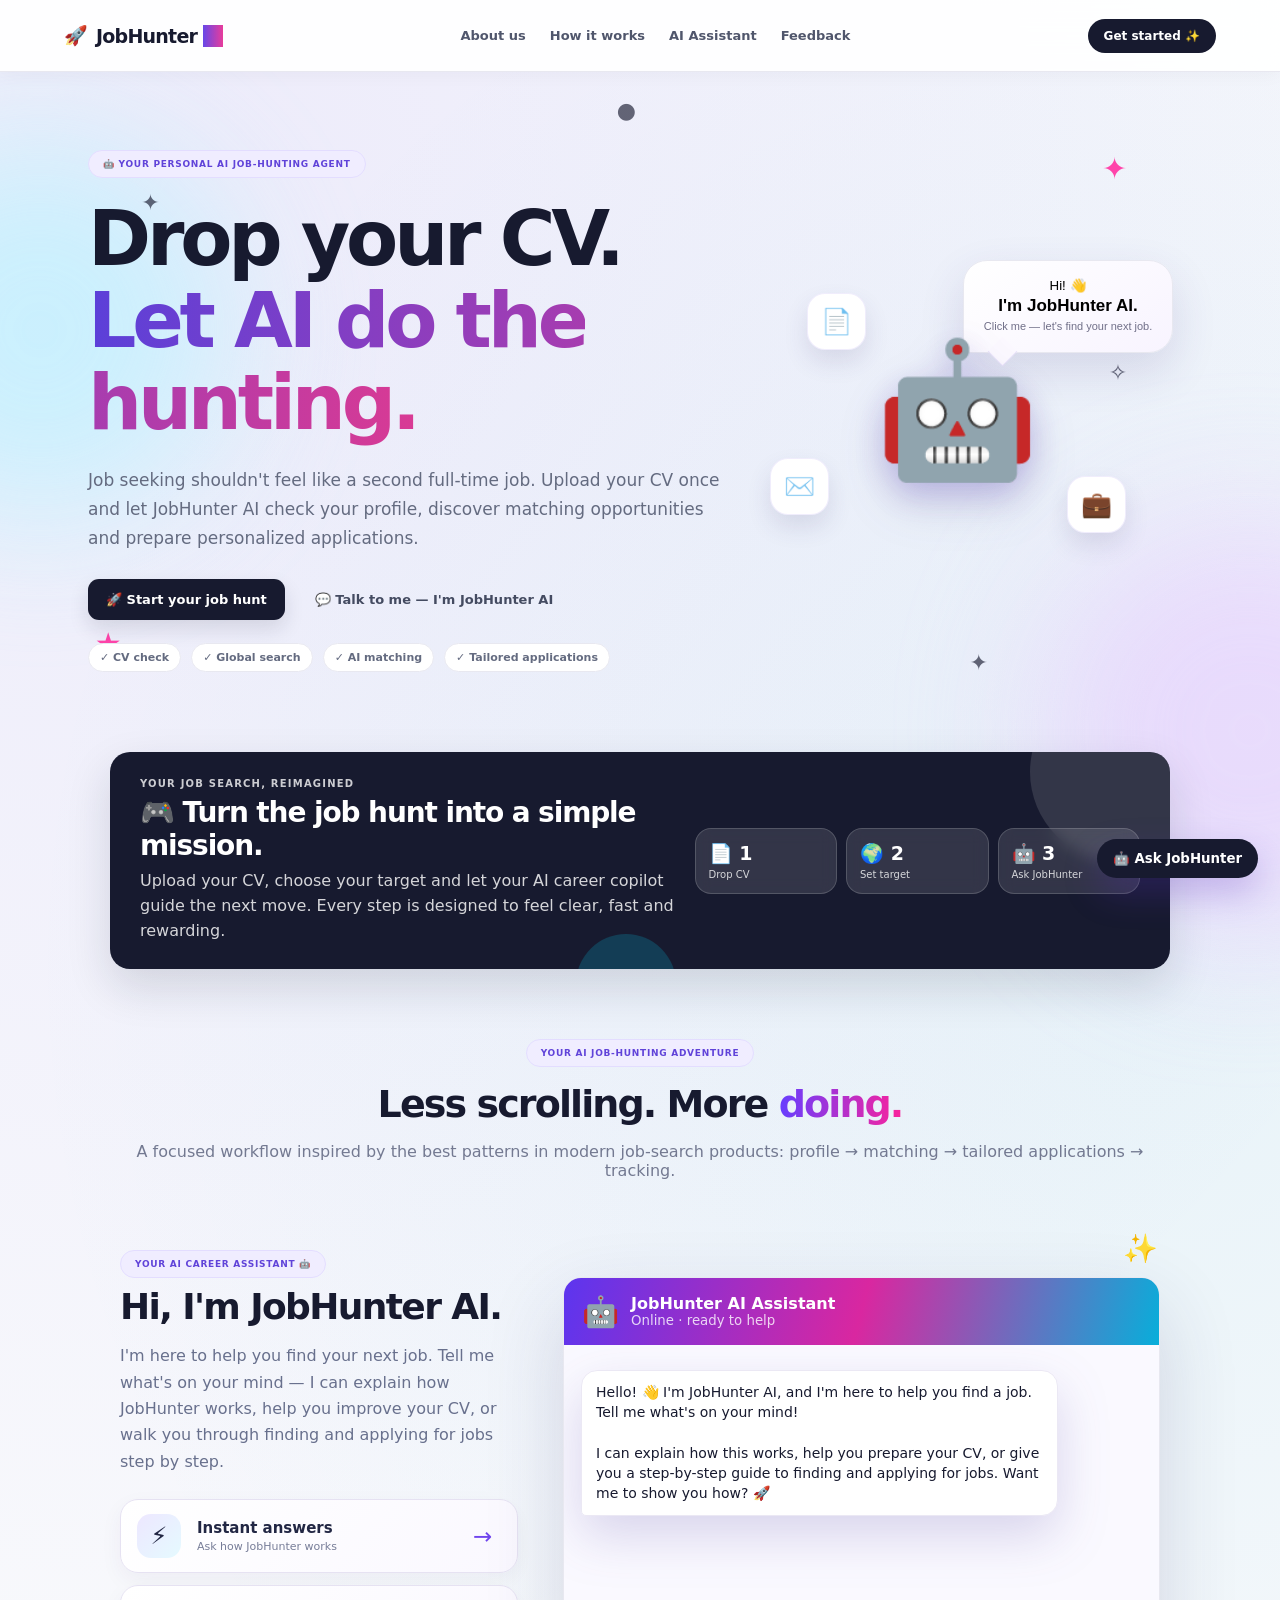
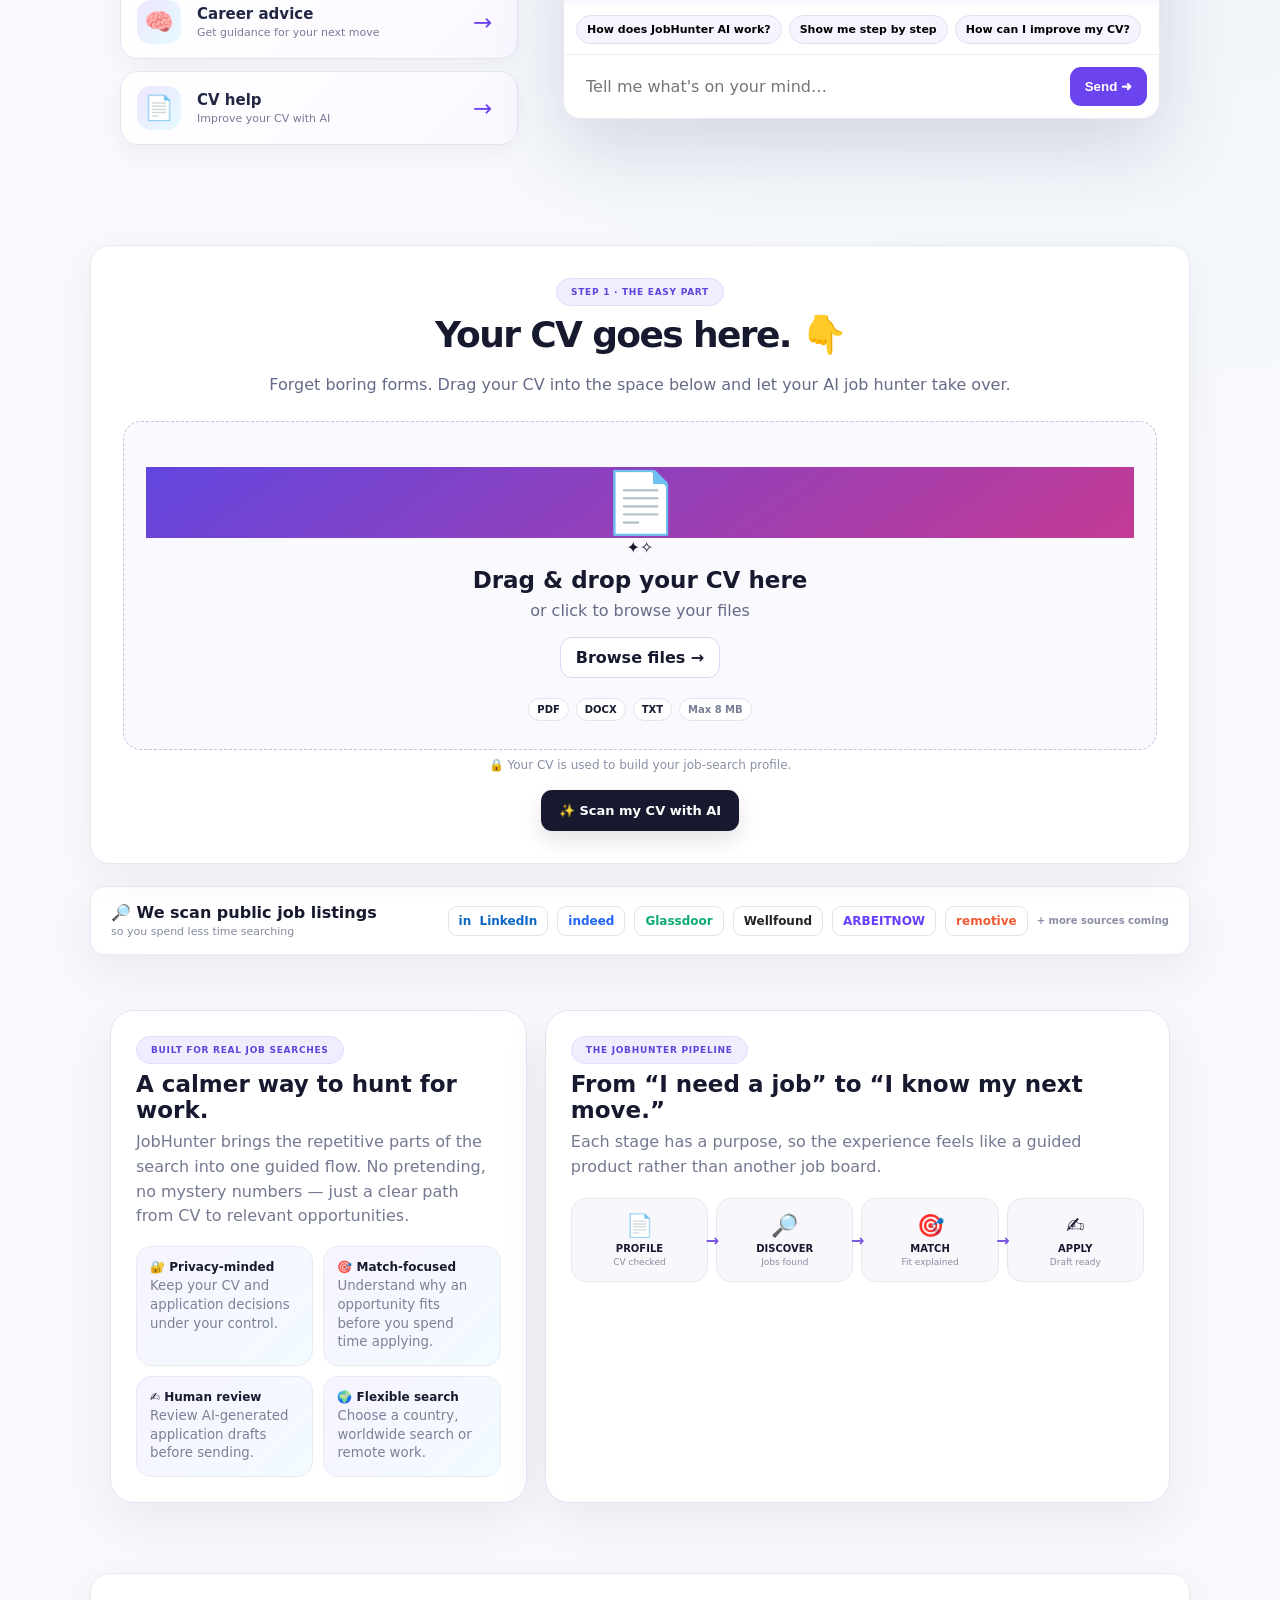
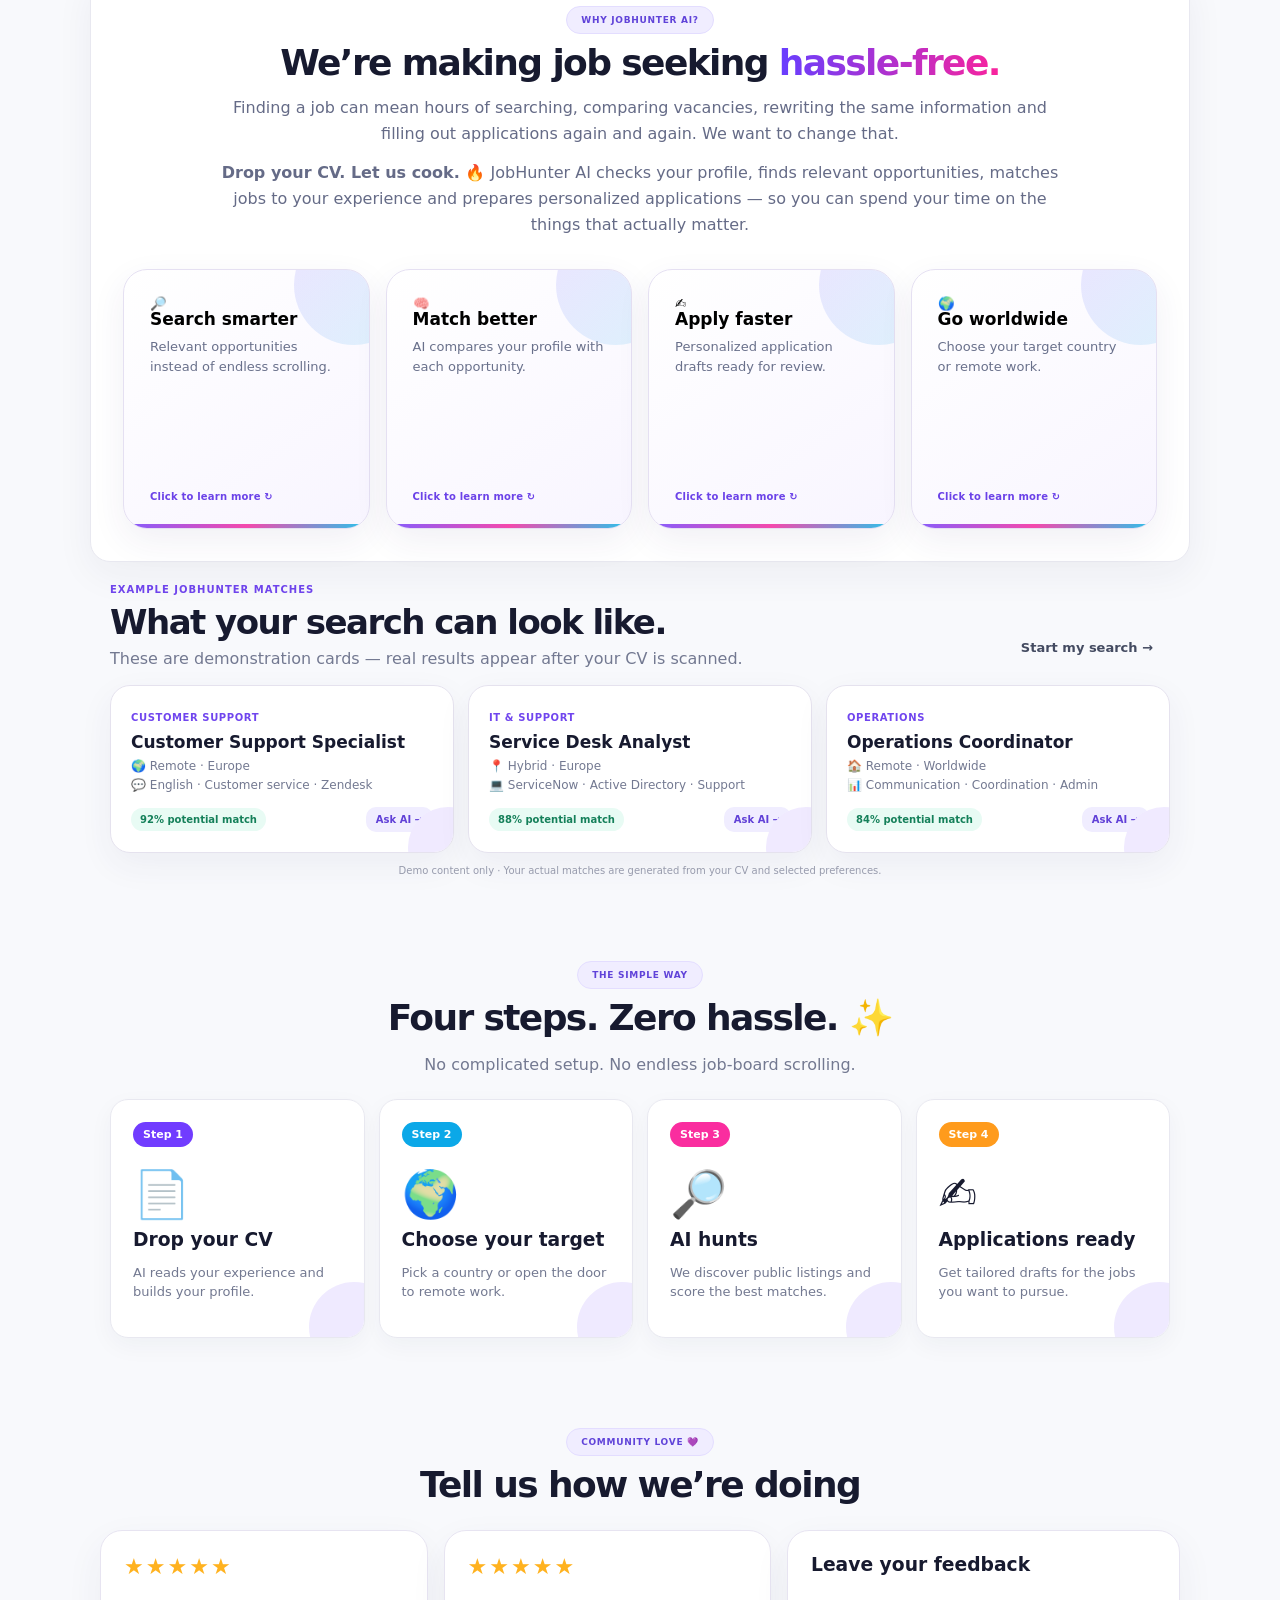
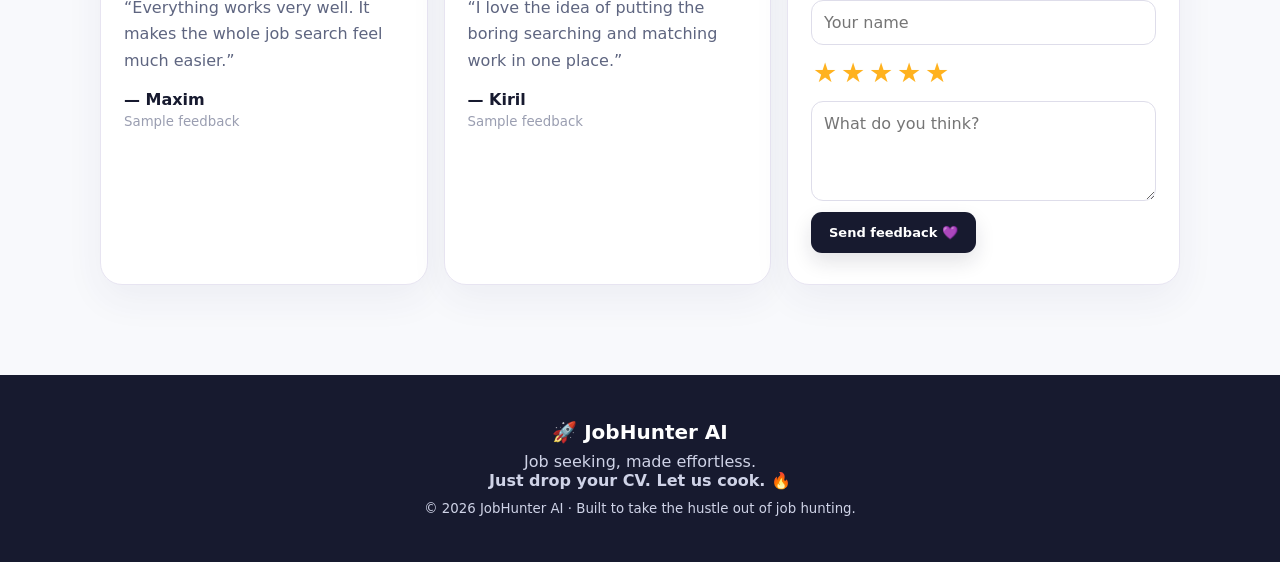
==== commit 438e2569: "Move CV upload section directly below hero content" ====
--- a/templates/index.html
+++ b/templates/index.html
@@ -1,12 +1,12 @@
 <!doctype html><html><head><meta charset="utf-8"><meta name="viewport" content="width=device-width,initial-scale=1"><title>JobHunter AI — Let AI hunt for your next job</title><link rel="stylesheet" href="/static/style.css"></head><body>
 <header><div class="brand">🚀 <b>JobHunter <span>AI</span></b><small>Less hustle. More opportunities.</small></div><nav><a href="#about">About us</a><a href="#how">How it works</a><a href="#chat">AI Assistant</a><a href="#feedback">Feedback</a></nav><a class="navbtn" href="#start">Get started ✨</a></header>
 <main><section class="hero"><div class="floaty star1">✦</div><div class="floaty star2">★</div><div class="hero-copy"><div class="pill">🤖 YOUR PERSONAL AI JOB-HUNTING AGENT</div><h1>Drop your CV.<br><em>Let AI do the hunting.</em></h1><p class="lead">Job seeking shouldn't feel like a second full-time job. Upload your CV once and let JobHunter AI check your profile, discover matching opportunities and prepare personalized applications.</p><div class="hero-actions"><a class="btn" href="#start">🚀 Start your job hunt</a><a class="ghost" href="#chat">💬 Talk to me — I'm JobHunter AI</a></div><div class="promise"><span>✓ CV check</span><span>✓ Global search</span><span>✓ AI matching</span><span>✓ Tailored applications</span></div></div><button class="hero-bot hero-bot-button" id="heroBot" aria-label="Talk to me, I'm JobHunter AI"><div class="speech">Hi! 👋<br><b>I'm JobHunter AI.</b><small>Click me — let's find your next job.</small></div><div class="bot">🤖</div><div class="orbit o1">📄</div><div class="orbit o2">💼</div><div class="orbit o3">✉️</div></button></section>
+<section class="card upload-card reveal" id="start"><div class="section-tag">STEP 1 · THE EASY PART</div><h2>Your CV goes here. 👇</h2><p>Forget boring forms. Drag your CV into the space below and let your AI job hunter take over.</p><form id="cvForm"><div class="upload-zone" id="uploadZone"><div class="upload-glow"></div><input id="cvFile" type="file" name="cv" accept=".pdf,.docx,.txt" required><div class="upload-icon-wrap"><div class="upload-icon">📄</div><span class="spark s1">✦</span><span class="spark s2">✧</span></div><h3 id="uploadTitle">Drag & drop your CV here</h3><p id="uploadText">or click to browse your files</p><span class="choose">Browse files <b>→</b></span><div class="upload-formats"><span>PDF</span><span>DOCX</span><span>TXT</span><em>Max 8 MB</em></div></div><div class="upload-hint">🔒 Your CV is used to build your job-search profile.</div><button class="btn upload-btn">✨ Scan my CV with AI</button></form><div id="status"></div></section>
 <section class="source-strip"><div><b>🔎 We scan public job listings</b><span>so you spend less time searching</span></div><div class="source-logos"><span class="source-logo linkedin">in&nbsp; LinkedIn</span><span class="source-logo indeed">indeed</span><span class="source-logo glassdoor">Glassdoor</span><span class="source-logo wellfound">Wellfound</span><span class="source-logo arbeit">ARBEITNOW</span><span class="source-logo remotive">remotive</span><span class="source-more">+ more sources coming</span></div></section>
 <section class="chat-section reveal" id="chat"><div class="chat-intro"><div class="section-tag">YOUR AI CAREER ASSISTANT 🤖</div><h2>Hi, I'm <span>JobHunter AI.</span></h2><p>I'm here to help you find your next job. Tell me what's on your mind — I can explain how JobHunter works, help you improve your CV, or walk you through finding and applying for jobs step by step.</p><div class="chat-benefits"><button type="button" class="chat-benefit" data-chat="Give me instant answers about how JobHunter AI works and how I can use it to find jobs."><strong>⚡</strong><span><b>Instant answers</b><small>Ask how JobHunter works</small></span><i>→</i></button><button type="button" class="chat-benefit" data-chat="Give me career advice based on my situation. Help me understand what jobs I should target and how to improve my job search."><strong>🧠</strong><span><b>Career advice</b><small>Get guidance for your next move</small></span><i>→</i></button><button type="button" class="chat-benefit" data-chat="Help me improve my CV. Tell me what information makes a CV stronger and what I should change or add."><strong>📄</strong><span><b>CV help</b><small>Improve your CV with AI</small></span><i>→</i></button></div></div><div class="chatbox"><div class="chat-head"><span>🤖</span><div><b>JobHunter AI Assistant</b><small><i></i> Online · ready to help</small></div></div><div id="chatMessages" class="chat-messages"><div class="chat-msg bot">Hello! 👋 I'm JobHunter AI, and I'm here to help you find a job. Tell me what's on your mind!<br><br>I can explain how this works, help you prepare your CV, or give you a step-by-step guide to finding and applying for jobs. Want me to show you how? 🚀</div></div><div class="quick-row"><button class="quick">How does JobHunter AI work?</button><button class="quick">Show me step by step</button><button class="quick">How can I improve my CV?</button></div><div class="chat-input"><input id="chatInput" placeholder="Tell me what's on your mind…"><button id="chatSend">Send ➜</button></div></div></section>
-<section class="about card reveal" id="about"><div class="section-tag">WHY JOBHUNTER AI?</div><h2>We’re making job seeking <span>hassle-free.</span></h2><p>Finding a job can mean hours of searching, comparing vacancies, rewriting the same information and filling out applications again and again. We want to change that.</p><p><b>Drop your CV. Let us cook. 🔥</b> JobHunter AI checks your profile, finds relevant opportunities, matches jobs to your experience and prepares personalized applications — so you can spend your time on the things that actually matter.</p><div class="about-grid"><button class="flip-card" type="button"><span class="flip-inner"><span class="flip-front">🔎<b>Search smarter</b><small>Relevant opportunities instead of endless scrolling.</small><em>Click to learn more ↻</em></span><span class="flip-back"><b>Search smarter</b><small>Tell us where you want to work and whether you want remote roles. JobHunter searches connected public job sources and brings relevant opportunities into one place.</small><em>Click again to go back ↻</em></span></span></button><button class="flip-card" type="button"><span class="flip-inner"><span class="flip-front">🧠<b>Match better</b><small>AI compares your profile with each opportunity.</small><em>Click to learn more ↻</em></span><span class="flip-back"><b>Match better</b><small>AI looks at your experience, skills and profile, then gives opportunities a match score and explains why a role could fit you.</small><em>Click again to go back ↻</em></span></span></button><button class="flip-card" type="button"><span class="flip-inner"><span class="flip-front">✍️<b>Apply faster</b><small>Personalized application drafts ready for review.</small><em>Click to learn more ↻</em></span><span class="flip-back"><b>Apply faster</b><small>Instead of starting from zero, AI can prepare a tailored application draft based on the job and your profile. You review it before sending.</small><em>Click again to go back ↻</em></span></span></button><button class="flip-card" type="button"><span class="flip-inner"><span class="flip-front">🌍<b>Go worldwide</b><small>Choose your target country or remote work.</small><em>Click to learn more ↻</em></span><span class="flip-back"><b>Go worldwide</b><small>Search across your chosen country or worldwide. Remote work can be included so your options aren't limited by borders.</small><em>Click again to go back ↻</em></span></span></button></div></section>
-<section class="card upload-card reveal" id="start"><div class="section-tag">STEP 1 · THE EASY PART</div><h2>Your CV goes here. 👇</h2><p>Forget boring forms. Drag your CV into the space below and let your AI job hunter take over.</p><form id="cvForm"><div class="upload-zone" id="uploadZone"><div class="upload-glow"></div><input id="cvFile" type="file" name="cv" accept=".pdf,.docx,.txt" required><div class="upload-icon-wrap"><div class="upload-icon">📄</div><span class="spark s1">✦</span><span class="spark s2">✧</span></div><h3 id="uploadTitle">Drag & drop your CV here</h3><p id="uploadText">or click to browse your files</p><span class="choose">Browse files <b>→</b></span><div class="upload-formats"><span>PDF</span><span>DOCX</span><span>TXT</span><em>Max 8 MB</em></div></div><div class="upload-hint">🔒 Your CV is used to build your job-search profile.</div><button class="btn upload-btn">✨ Scan my CV with AI</button></form><div id="status"></div></section>
 <section class="card hidden reveal" id="profile"><div class="section-tag">STEP 2 · SET YOUR TARGET</div><h2>Where should we hunt? 🌍</h2><p id="intro"></p><div id="missing"></div><div id="summary"></div><label>Choose your country</label><select id="location"><option value="">🌎 Worldwide</option><option>Australia</option><option>Austria</option><option>Belgium</option><option>Brazil</option><option>Canada</option><option>Chile</option><option>China</option><option>Czechia</option><option>Denmark</option><option>Estonia</option><option>Finland</option><option>France</option><option>Germany</option><option>Greece</option><option>Hungary</option><option>India</option><option>Indonesia</option><option>Ireland</option><option>Italy</option><option>Japan</option><option>Latvia</option><option>Lithuania</option><option>Malaysia</option><option>Mexico</option><option>Netherlands</option><option>New Zealand</option><option>Norway</option><option>Philippines</option><option>Poland</option><option>Portugal</option><option>Romania</option><option>Singapore</option><option>South Africa</option><option>South Korea</option><option>Spain</option><option>Sweden</option><option>Switzerland</option><option>Thailand</option><option>Türkiye</option><option>Ukraine</option><option>United Arab Emirates</option><option>United Kingdom</option><option>United States</option><option>Vietnam</option><option>Other / worldwide</option></select><label class="check"><input id="remote" type="checkbox" checked> 🏠 Include remote jobs</label><button id="hunt" class="btn">🚀 Find jobs for me</button></section>
 <section class="resultsWrap hidden reveal" id="results"><div class="resultsTitle"><div><div class="section-tag">STEP 3 · AI SEARCH</div><h2>Look what we found! 🎯</h2></div><span id="count"></span></div><div class="scan-status"><span class="scan-dot"></span> AI is comparing your profile with live public listings…</div><div id="jobs"></div></section>
+<section class="about card reveal" id="about"><div class="section-tag">WHY JOBHUNTER AI?</div><h2>We’re making job seeking <span>hassle-free.</span></h2><p>Finding a job can mean hours of searching, comparing vacancies, rewriting the same information and filling out applications again and again. We want to change that.</p><p><b>Drop your CV. Let us cook. 🔥</b> JobHunter AI checks your profile, finds relevant opportunities, matches jobs to your experience and prepares personalized applications — so you can spend your time on the things that actually matter.</p><div class="about-grid"><button class="flip-card" type="button"><span class="flip-inner"><span class="flip-front">🔎<b>Search smarter</b><small>Relevant opportunities instead of endless scrolling.</small><em>Click to learn more ↻</em></span><span class="flip-back"><b>Search smarter</b><small>Tell us where you want to work and whether you want remote roles. JobHunter searches connected public job sources and brings relevant opportunities into one place.</small><em>Click again to go back ↻</em></span></span></button><button class="flip-card" type="button"><span class="flip-inner"><span class="flip-front">🧠<b>Match better</b><small>AI compares your profile with each opportunity.</small><em>Click to learn more ↻</em></span><span class="flip-back"><b>Match better</b><small>AI looks at your experience, skills and profile, then gives opportunities a match score and explains why a role could fit you.</small><em>Click again to go back ↻</em></span></span></button><button class="flip-card" type="button"><span class="flip-inner"><span class="flip-front">✍️<b>Apply faster</b><small>Personalized application drafts ready for review.</small><em>Click to learn more ↻</em></span><span class="flip-back"><b>Apply faster</b><small>Instead of starting from zero, AI can prepare a tailored application draft based on the job and your profile. You review it before sending.</small><em>Click again to go back ↻</em></span></span></button><button class="flip-card" type="button"><span class="flip-inner"><span class="flip-front">🌍<b>Go worldwide</b><small>Choose your target country or remote work.</small><em>Click to learn more ↻</em></span><span class="flip-back"><b>Go worldwide</b><small>Search across your chosen country or worldwide. Remote work can be included so your options aren't limited by borders.</small><em>Click again to go back ↻</em></span></span></button></div></section>
 <section class="how reveal" id="how"><div class="how-head"><div class="section-tag">THE SIMPLE WAY</div><h2>Four steps. Zero hassle. ✨</h2><p>No complicated setup. No endless job-board scrolling.</p></div><div class="how-grid"><div class="how-card c1"><b>Step 1</b><i>📄</i><h3>Drop your CV</h3><p>AI reads your experience and builds your profile.</p></div><div class="how-card c2"><b>Step 2</b><i>🌍</i><h3>Choose your target</h3><p>Pick a country or open the door to remote work.</p></div><div class="how-card c3"><b>Step 3</b><i>🔎</i><h3>AI hunts</h3><p>We discover public listings and score the best matches.</p></div><div class="how-card c4"><b>Step 4</b><i>✍️</i><h3>Applications ready</h3><p>Get tailored drafts for the jobs you want to pursue.</p></div></div></section>
 <section class="feedback reveal" id="feedback"><div class="section-tag">COMMUNITY LOVE 💜</div><h2>Tell us how we’re doing</h2><div class="feedback-grid"><div class="quote"><div class="stars">★★★★★</div><p>“Everything works very well. It makes the whole job search feel much easier.”</p><b>— Maxim</b><small>Sample feedback</small></div><div class="quote"><div class="stars">★★★★★</div><p>“I love the idea of putting the boring searching and matching work in one place.”</p><b>— Kiril</b><small>Sample feedback</small></div><form class="feedback-form" id="feedbackForm"><h3>Leave your feedback</h3><input name="name" placeholder="Your name"><div class="rating"><button type="button" class="star selected" data-rating="1">★</button><button type="button" class="star selected" data-rating="2">★</button><button type="button" class="star selected" data-rating="3">★</button><button type="button" class="star selected" data-rating="4">★</button><button type="button" class="star selected" data-rating="5">★</button></div><input type="hidden" name="rating" id="rating" value="5"><textarea name="message" placeholder="What do you think?" required></textarea><button class="btn">Send feedback 💜</button><div id="feedbackStatus"></div></form></div></section>
 </main><footer><b>🚀 JobHunter AI</b><p class="tagline">Job seeking, made effortless.<br><strong>Just drop your CV. Let us cook. 🔥</strong></p><small>© 2026 JobHunter AI · Built to take the hustle out of job hunting.</small></footer><script src="/static/app.js"></script><script>document.getElementById('heroBot')?.addEventListener('click',()=>document.getElementById('chat')?.scrollIntoView({behavior:'smooth',block:'center'}));document.querySelectorAll('.flip-card').forEach(c=>c.addEventListener('click',()=>c.classList.toggle('flipped')));</script></body></html>
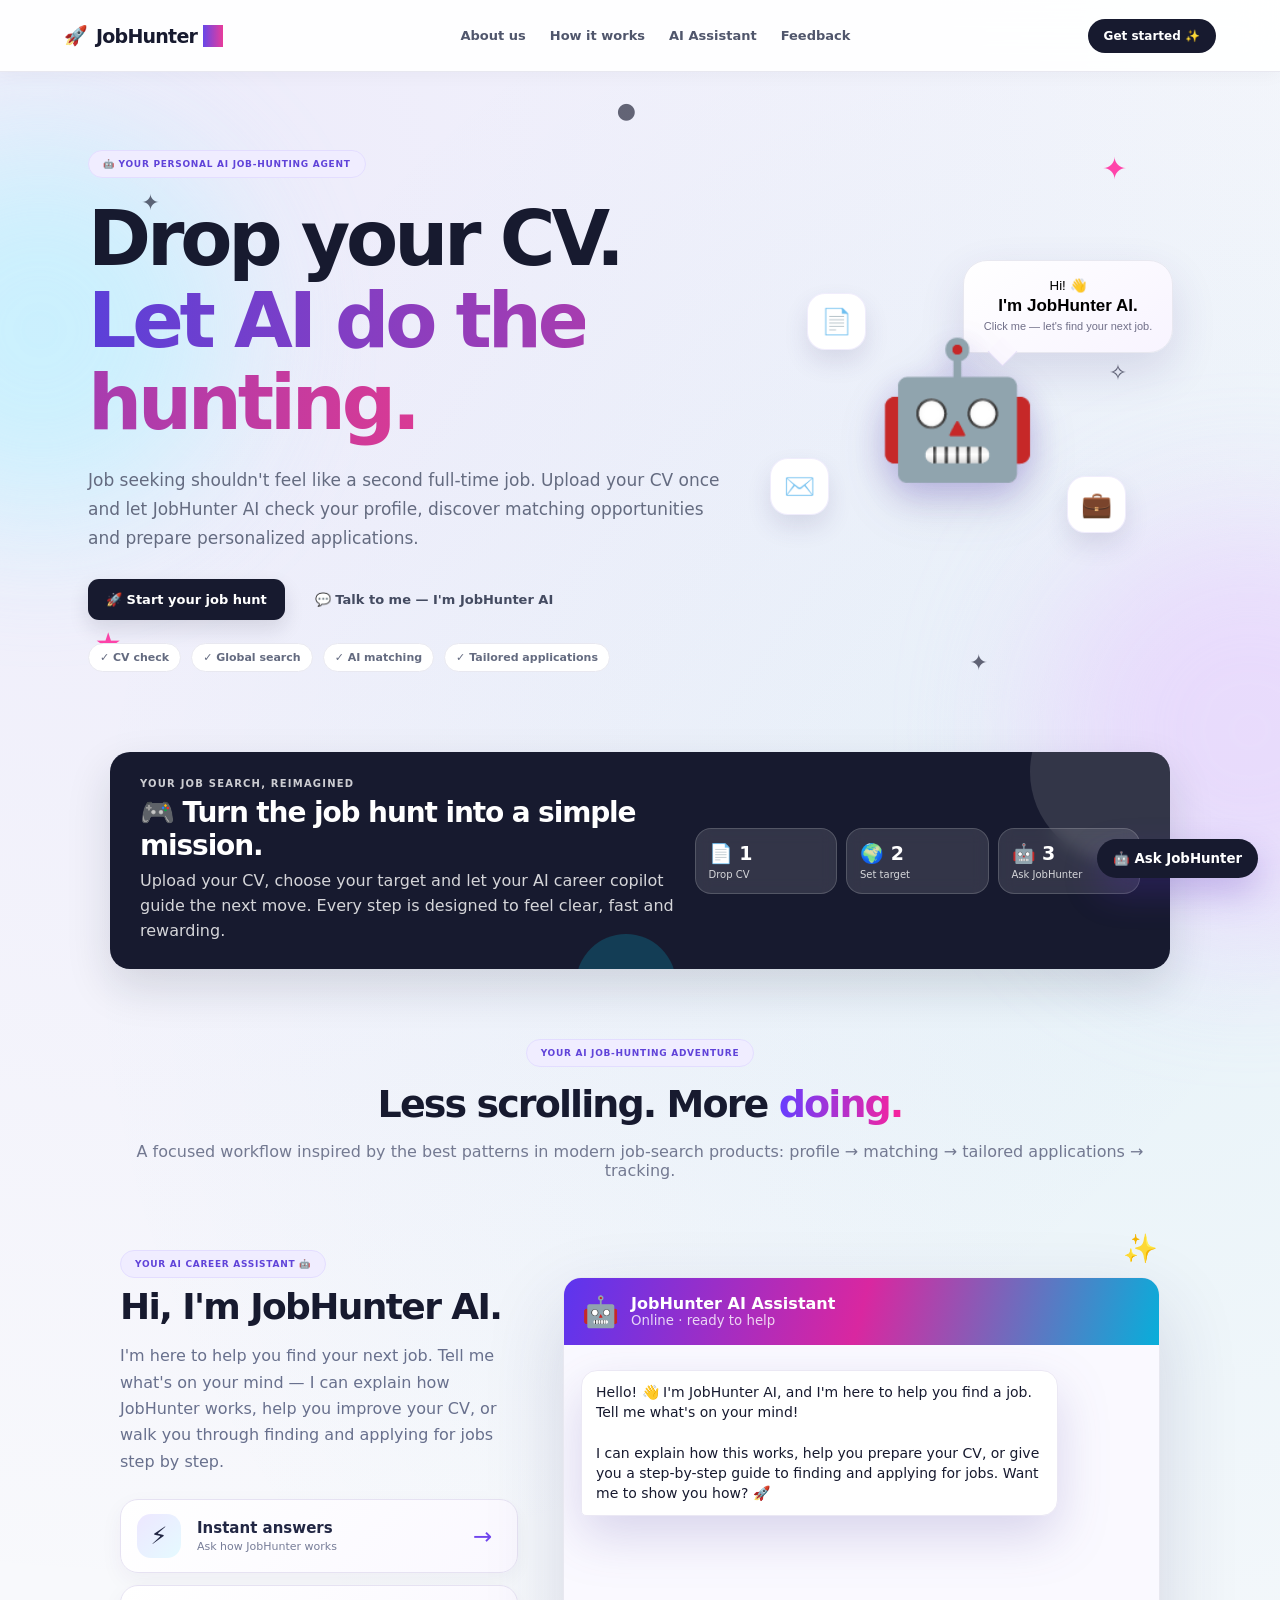
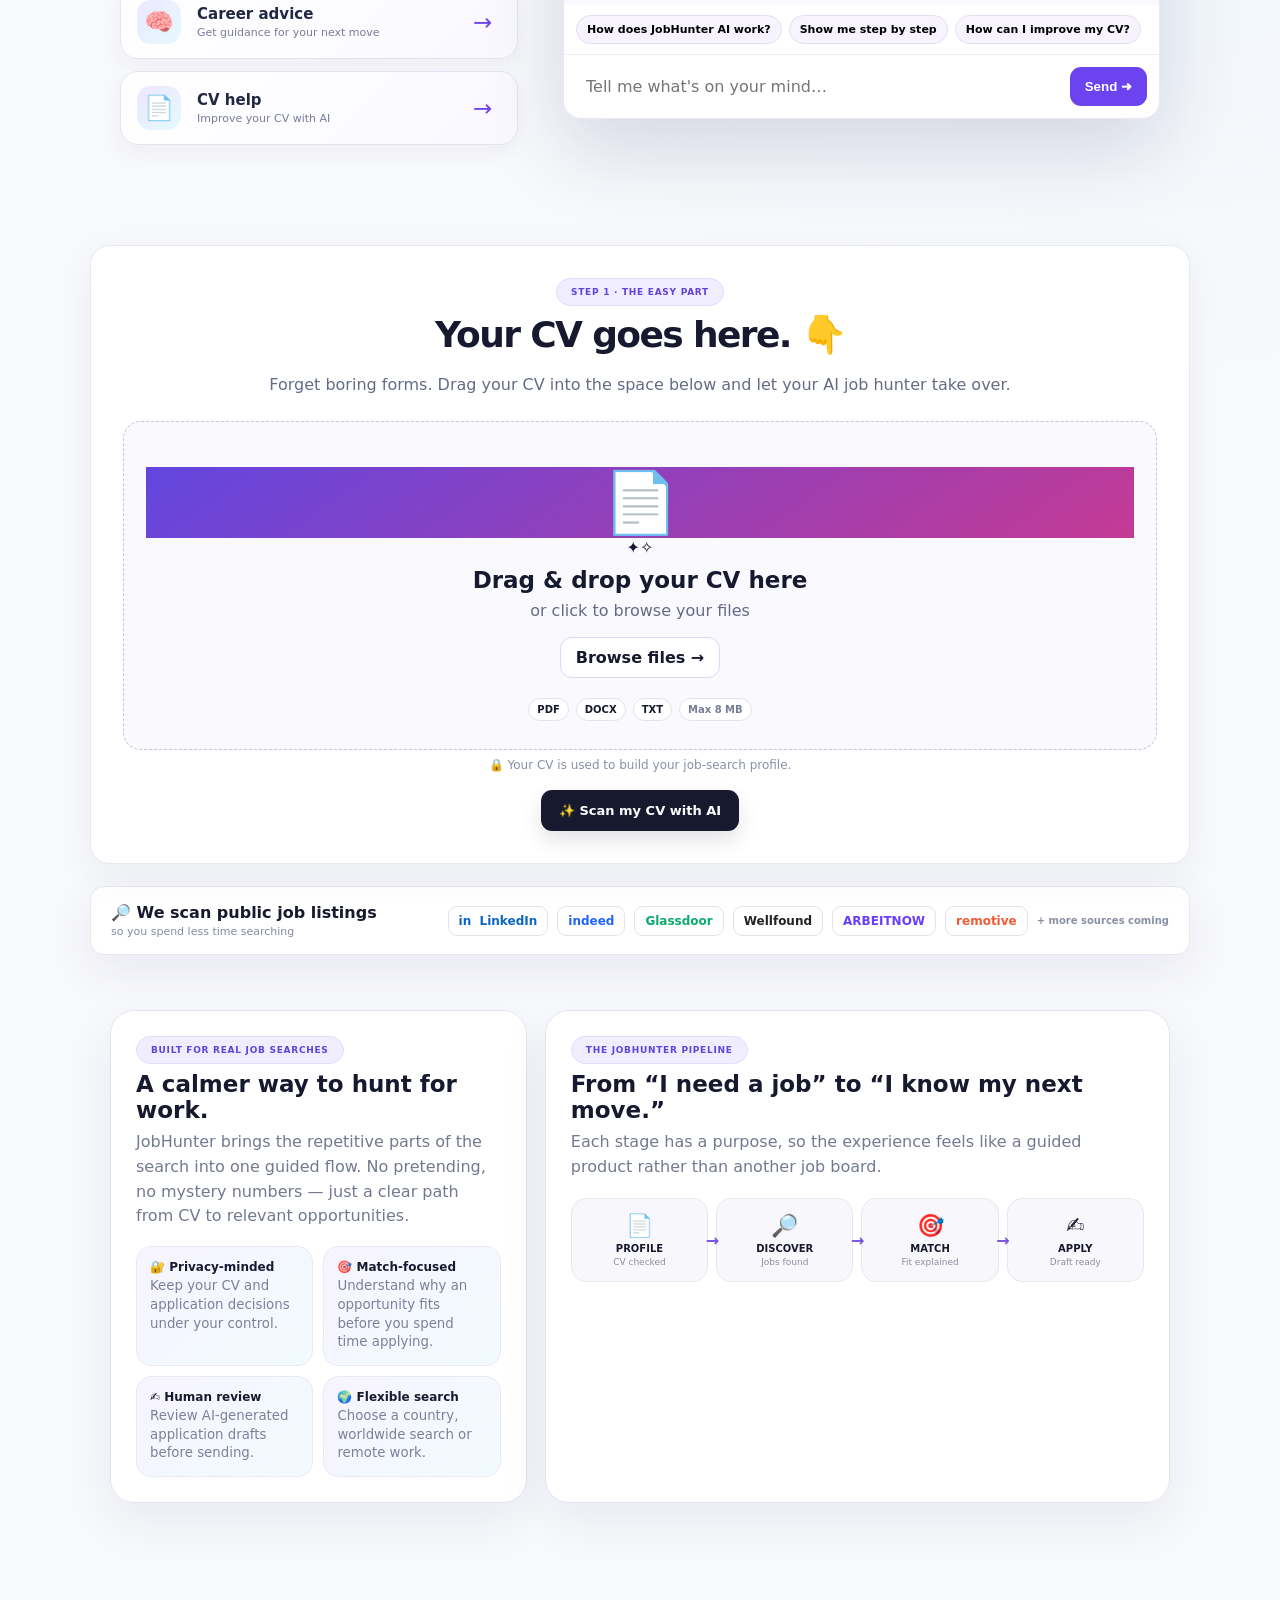
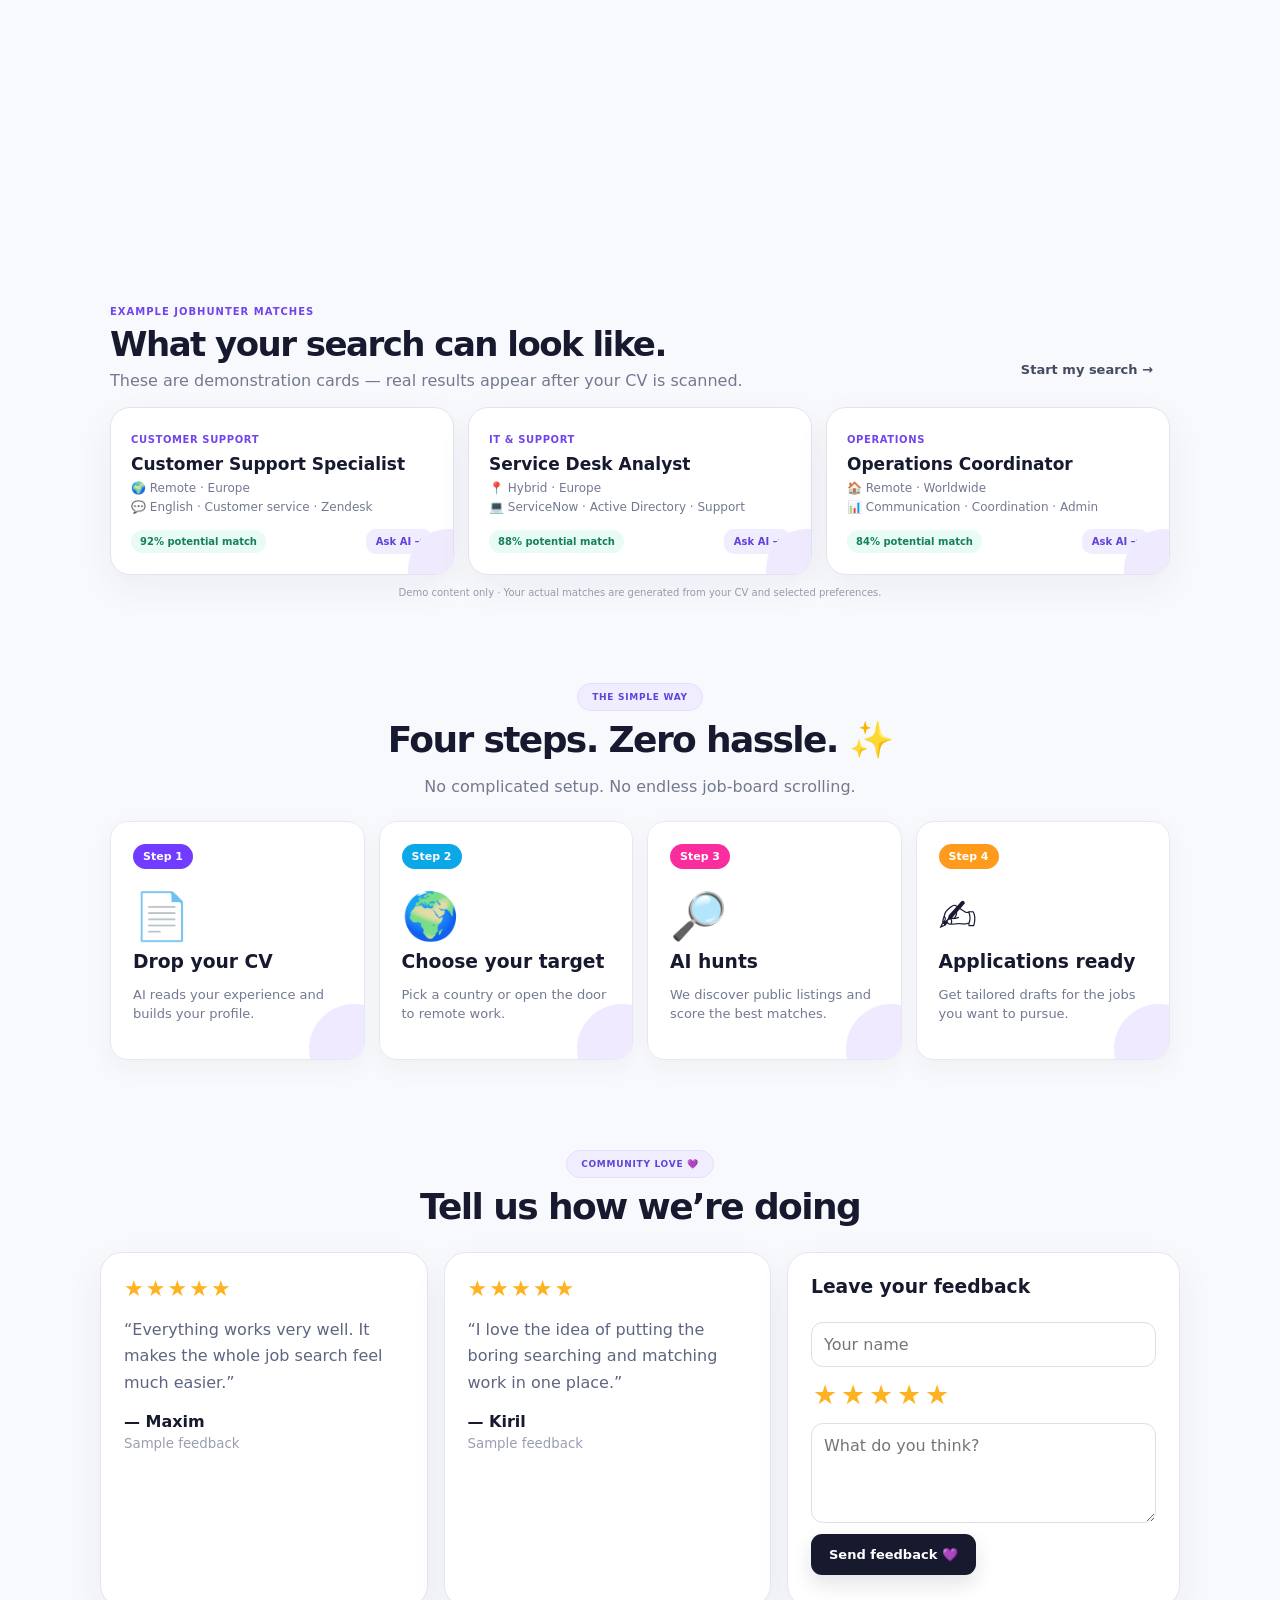
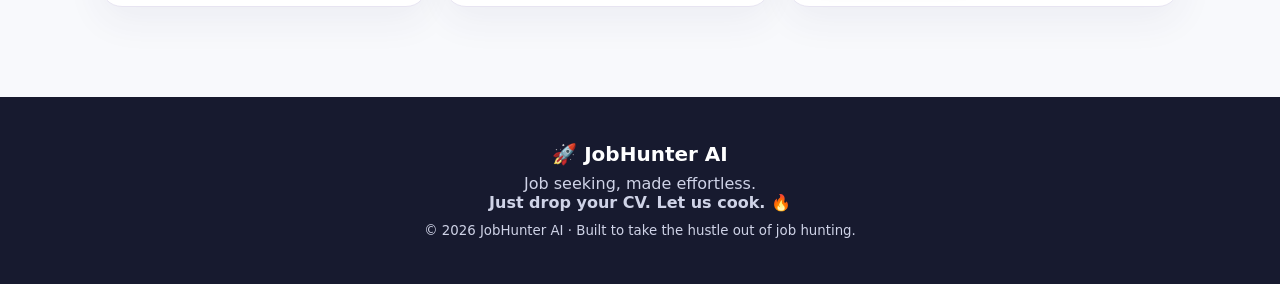
==== commit b2611fdf: "Upgrade country targeting UI with all countries, flags, search, and remote jobs" ====
--- a/templates/index.html
+++ b/templates/index.html
@@ -1,12 +1,12 @@
-<!doctype html><html><head><meta charset="utf-8"><meta name="viewport" content="width=device-width,initial-scale=1"><title>JobHunter AI — Let AI hunt for your next job</title><link rel="stylesheet" href="/static/style.css"></head><body>
+<!doctype html><html><head><meta charset="utf-8"><meta name="viewport" content="width=device-width,initial-scale=1"><title>JobHunter AI — Let AI hunt for your next job</title><link rel="stylesheet" href="/static/style.css"><style>.country-picker-wrap{margin:0 0 10px}.country-picker-wrap input{width:100%;box-sizing:border-box;padding:13px 15px;border:1px solid #ddd8ec;border-radius:12px;background:#fff;font:inherit;color:#292641}.country-picker-wrap input:focus{outline:2px solid #7651df33;border-color:#7651df}.check{display:flex!important;align-items:center;gap:9px}.check span{display:flex;flex-direction:column;gap:2px}.check small{font-size:11px;color:#777}.check input{accent-color:#7651df}</style></head><body>
 <header><div class="brand">🚀 <b>JobHunter <span>AI</span></b><small>Less hustle. More opportunities.</small></div><nav><a href="#about">About us</a><a href="#how">How it works</a><a href="#chat">AI Assistant</a><a href="#feedback">Feedback</a></nav><a class="navbtn" href="#start">Get started ✨</a></header>
 <main><section class="hero"><div class="floaty star1">✦</div><div class="floaty star2">★</div><div class="hero-copy"><div class="pill">🤖 YOUR PERSONAL AI JOB-HUNTING AGENT</div><h1>Drop your CV.<br><em>Let AI do the hunting.</em></h1><p class="lead">Job seeking shouldn't feel like a second full-time job. Upload your CV once and let JobHunter AI check your profile, discover matching opportunities and prepare personalized applications.</p><div class="hero-actions"><a class="btn" href="#start">🚀 Start your job hunt</a><a class="ghost" href="#chat">💬 Talk to me — I'm JobHunter AI</a></div><div class="promise"><span>✓ CV check</span><span>✓ Global search</span><span>✓ AI matching</span><span>✓ Tailored applications</span></div></div><button class="hero-bot hero-bot-button" id="heroBot" aria-label="Talk to me, I'm JobHunter AI"><div class="speech">Hi! 👋<br><b>I'm JobHunter AI.</b><small>Click me — let's find your next job.</small></div><div class="bot">🤖</div><div class="orbit o1">📄</div><div class="orbit o2">💼</div><div class="orbit o3">✉️</div></button></section>
 <section class="card upload-card reveal" id="start"><div class="section-tag">STEP 1 · THE EASY PART</div><h2>Your CV goes here. 👇</h2><p>Forget boring forms. Drag your CV into the space below and let your AI job hunter take over.</p><form id="cvForm"><div class="upload-zone" id="uploadZone"><div class="upload-glow"></div><input id="cvFile" type="file" name="cv" accept=".pdf,.docx,.txt" required><div class="upload-icon-wrap"><div class="upload-icon">📄</div><span class="spark s1">✦</span><span class="spark s2">✧</span></div><h3 id="uploadTitle">Drag & drop your CV here</h3><p id="uploadText">or click to browse your files</p><span class="choose">Browse files <b>→</b></span><div class="upload-formats"><span>PDF</span><span>DOCX</span><span>TXT</span><em>Max 8 MB</em></div></div><div class="upload-hint">🔒 Your CV is used to build your job-search profile.</div><button class="btn upload-btn">✨ Scan my CV with AI</button></form><div id="status"></div></section>
 <section class="source-strip"><div><b>🔎 We scan public job listings</b><span>so you spend less time searching</span></div><div class="source-logos"><span class="source-logo linkedin">in&nbsp; LinkedIn</span><span class="source-logo indeed">indeed</span><span class="source-logo glassdoor">Glassdoor</span><span class="source-logo wellfound">Wellfound</span><span class="source-logo arbeit">ARBEITNOW</span><span class="source-logo remotive">remotive</span><span class="source-more">+ more sources coming</span></div></section>
 <section class="chat-section reveal" id="chat"><div class="chat-intro"><div class="section-tag">YOUR AI CAREER ASSISTANT 🤖</div><h2>Hi, I'm <span>JobHunter AI.</span></h2><p>I'm here to help you find your next job. Tell me what's on your mind — I can explain how JobHunter works, help you improve your CV, or walk you through finding and applying for jobs step by step.</p><div class="chat-benefits"><button type="button" class="chat-benefit" data-chat="Give me instant answers about how JobHunter AI works and how I can use it to find jobs."><strong>⚡</strong><span><b>Instant answers</b><small>Ask how JobHunter works</small></span><i>→</i></button><button type="button" class="chat-benefit" data-chat="Give me career advice based on my situation. Help me understand what jobs I should target and how to improve my job search."><strong>🧠</strong><span><b>Career advice</b><small>Get guidance for your next move</small></span><i>→</i></button><button type="button" class="chat-benefit" data-chat="Help me improve my CV. Tell me what information makes a CV stronger and what I should change or add."><strong>📄</strong><span><b>CV help</b><small>Improve your CV with AI</small></span><i>→</i></button></div></div><div class="chatbox"><div class="chat-head"><span>🤖</span><div><b>JobHunter AI Assistant</b><small><i></i> Online · ready to help</small></div></div><div id="chatMessages" class="chat-messages"><div class="chat-msg bot">Hello! 👋 I'm JobHunter AI, and I'm here to help you find a job. Tell me what's on your mind!<br><br>I can explain how this works, help you prepare your CV, or give you a step-by-step guide to finding and applying for jobs. Want me to show you how? 🚀</div></div><div class="quick-row"><button class="quick">How does JobHunter AI work?</button><button class="quick">Show me step by step</button><button class="quick">How can I improve my CV?</button></div><div class="chat-input"><input id="chatInput" placeholder="Tell me what's on your mind…"><button id="chatSend">Send ➜</button></div></div></section>
-<section class="card hidden reveal" id="profile"><div class="section-tag">STEP 2 · SET YOUR TARGET</div><h2>Where should we hunt? 🌍</h2><p id="intro"></p><div id="missing"></div><div id="summary"></div><label>Choose your country</label><select id="location"><option value="">🌎 Worldwide</option><option>Australia</option><option>Austria</option><option>Belgium</option><option>Brazil</option><option>Canada</option><option>Chile</option><option>China</option><option>Czechia</option><option>Denmark</option><option>Estonia</option><option>Finland</option><option>France</option><option>Germany</option><option>Greece</option><option>Hungary</option><option>India</option><option>Indonesia</option><option>Ireland</option><option>Italy</option><option>Japan</option><option>Latvia</option><option>Lithuania</option><option>Malaysia</option><option>Mexico</option><option>Netherlands</option><option>New Zealand</option><option>Norway</option><option>Philippines</option><option>Poland</option><option>Portugal</option><option>Romania</option><option>Singapore</option><option>South Africa</option><option>South Korea</option><option>Spain</option><option>Sweden</option><option>Switzerland</option><option>Thailand</option><option>Türkiye</option><option>Ukraine</option><option>United Arab Emirates</option><option>United Kingdom</option><option>United States</option><option>Vietnam</option><option>Other / worldwide</option></select><label class="check"><input id="remote" type="checkbox" checked> 🏠 Include remote jobs</label><button id="hunt" class="btn">🚀 Find jobs for me</button></section>
+<section class="card hidden reveal" id="profile"><div class="section-tag">STEP 2 · SET YOUR TARGET</div><h2>Where should we hunt? 🌍</h2><p id="intro"></p><div id="missing"></div><div id="summary"></div><label>Choose your country</label><select id="location"><option value="">🌎 Worldwide</option></select><label class="check"><input id="remote" type="checkbox" checked> <span>🏠 <b>Find remote jobs too</b><small>Include work-from-home and location-independent roles</small></span></label><button id="hunt" class="btn">🚀 Find jobs for me</button></section>
 <section class="resultsWrap hidden reveal" id="results"><div class="resultsTitle"><div><div class="section-tag">STEP 3 · AI SEARCH</div><h2>Look what we found! 🎯</h2></div><span id="count"></span></div><div class="scan-status"><span class="scan-dot"></span> AI is comparing your profile with live public listings…</div><div id="jobs"></div></section>
-<section class="about card reveal" id="about"><div class="section-tag">WHY JOBHUNTER AI?</div><h2>We’re making job seeking <span>hassle-free.</span></h2><p>Finding a job can mean hours of searching, comparing vacancies, rewriting the same information and filling out applications again and again. We want to change that.</p><p><b>Drop your CV. Let us cook. 🔥</b> JobHunter AI checks your profile, finds relevant opportunities, matches jobs to your experience and prepares personalized applications — so you can spend your time on the things that actually matter.</p><div class="about-grid"><button class="flip-card" type="button"><span class="flip-inner"><span class="flip-front">🔎<b>Search smarter</b><small>Relevant opportunities instead of endless scrolling.</small><em>Click to learn more ↻</em></span><span class="flip-back"><b>Search smarter</b><small>Tell us where you want to work and whether you want remote roles. JobHunter searches connected public job sources and brings relevant opportunities into one place.</small><em>Click again to go back ↻</em></span></span></button><button class="flip-card" type="button"><span class="flip-inner"><span class="flip-front">🧠<b>Match better</b><small>AI compares your profile with each opportunity.</small><em>Click to learn more ↻</em></span><span class="flip-back"><b>Match better</b><small>AI looks at your experience, skills and profile, then gives opportunities a match score and explains why a role could fit you.</small><em>Click again to go back ↻</em></span></span></button><button class="flip-card" type="button"><span class="flip-inner"><span class="flip-front">✍️<b>Apply faster</b><small>Personalized application drafts ready for review.</small><em>Click to learn more ↻</em></span><span class="flip-back"><b>Apply faster</b><small>Instead of starting from zero, AI can prepare a tailored application draft based on the job and your profile. You review it before sending.</small><em>Click again to go back ↻</em></span></span></button><button class="flip-card" type="button"><span class="flip-inner"><span class="flip-front">🌍<b>Go worldwide</b><small>Choose your target country or remote work.</small><em>Click to learn more ↻</em></span><span class="flip-back"><b>Go worldwide</b><small>Search across your chosen country or worldwide. Remote work can be included so your options aren't limited by borders.</small><em>Click again to go back ↻</em></span></span></button></div></section>
+<section class="about card reveal" id="about"><div class="section-tag">WHY JOBHUNTER AI?</div><h2>We’re making job seeking <span>hassle-free.</span></h2><p>Finding a job can mean hours of searching, comparing vacancies, rewriting the same information and filling out applications again and again. We want to change that.</p><p><b>Drop your CV. Let us cook. 🔥</b> JobHunter AI checks your profile, finds relevant opportunities, matches jobs to your experience and prepares personalized applications — so you can spend your time on the things that actually matter.</p></section>
 <section class="how reveal" id="how"><div class="how-head"><div class="section-tag">THE SIMPLE WAY</div><h2>Four steps. Zero hassle. ✨</h2><p>No complicated setup. No endless job-board scrolling.</p></div><div class="how-grid"><div class="how-card c1"><b>Step 1</b><i>📄</i><h3>Drop your CV</h3><p>AI reads your experience and builds your profile.</p></div><div class="how-card c2"><b>Step 2</b><i>🌍</i><h3>Choose your target</h3><p>Pick a country or open the door to remote work.</p></div><div class="how-card c3"><b>Step 3</b><i>🔎</i><h3>AI hunts</h3><p>We discover public listings and score the best matches.</p></div><div class="how-card c4"><b>Step 4</b><i>✍️</i><h3>Applications ready</h3><p>Get tailored drafts for the jobs you want to pursue.</p></div></div></section>
 <section class="feedback reveal" id="feedback"><div class="section-tag">COMMUNITY LOVE 💜</div><h2>Tell us how we’re doing</h2><div class="feedback-grid"><div class="quote"><div class="stars">★★★★★</div><p>“Everything works very well. It makes the whole job search feel much easier.”</p><b>— Maxim</b><small>Sample feedback</small></div><div class="quote"><div class="stars">★★★★★</div><p>“I love the idea of putting the boring searching and matching work in one place.”</p><b>— Kiril</b><small>Sample feedback</small></div><form class="feedback-form" id="feedbackForm"><h3>Leave your feedback</h3><input name="name" placeholder="Your name"><div class="rating"><button type="button" class="star selected" data-rating="1">★</button><button type="button" class="star selected" data-rating="2">★</button><button type="button" class="star selected" data-rating="3">★</button><button type="button" class="star selected" data-rating="4">★</button><button type="button" class="star selected" data-rating="5">★</button></div><input type="hidden" name="rating" id="rating" value="5"><textarea name="message" placeholder="What do you think?" required></textarea><button class="btn">Send feedback 💜</button><div id="feedbackStatus"></div></form></div></section>
-</main><footer><b>🚀 JobHunter AI</b><p class="tagline">Job seeking, made effortless.<br><strong>Just drop your CV. Let us cook. 🔥</strong></p><small>© 2026 JobHunter AI · Built to take the hustle out of job hunting.</small></footer><script src="/static/app.js"></script><script>document.getElementById('heroBot')?.addEventListener('click',()=>document.getElementById('chat')?.scrollIntoView({behavior:'smooth',block:'center'}));document.querySelectorAll('.flip-card').forEach(c=>c.addEventListener('click',()=>c.classList.toggle('flipped')));</script></body></html>+</main><footer><b>🚀 JobHunter AI</b><p class="tagline">Job seeking, made effortless.<br><strong>Just drop your CV. Let us cook. 🔥</strong></p><small>© 2026 JobHunter AI · Built to take the hustle out of job hunting.</small></footer><script src="/static/country-selector.js"></script><script src="/static/app.js"></script><script>document.getElementById('heroBot')?.addEventListener('click',()=>document.getElementById('chat')?.scrollIntoView({behavior:'smooth',block:'center'}));document.querySelectorAll('.flip-card').forEach(c=>c.addEventListener('click',()=>c.classList.toggle('flipped')));</script></body></html>
